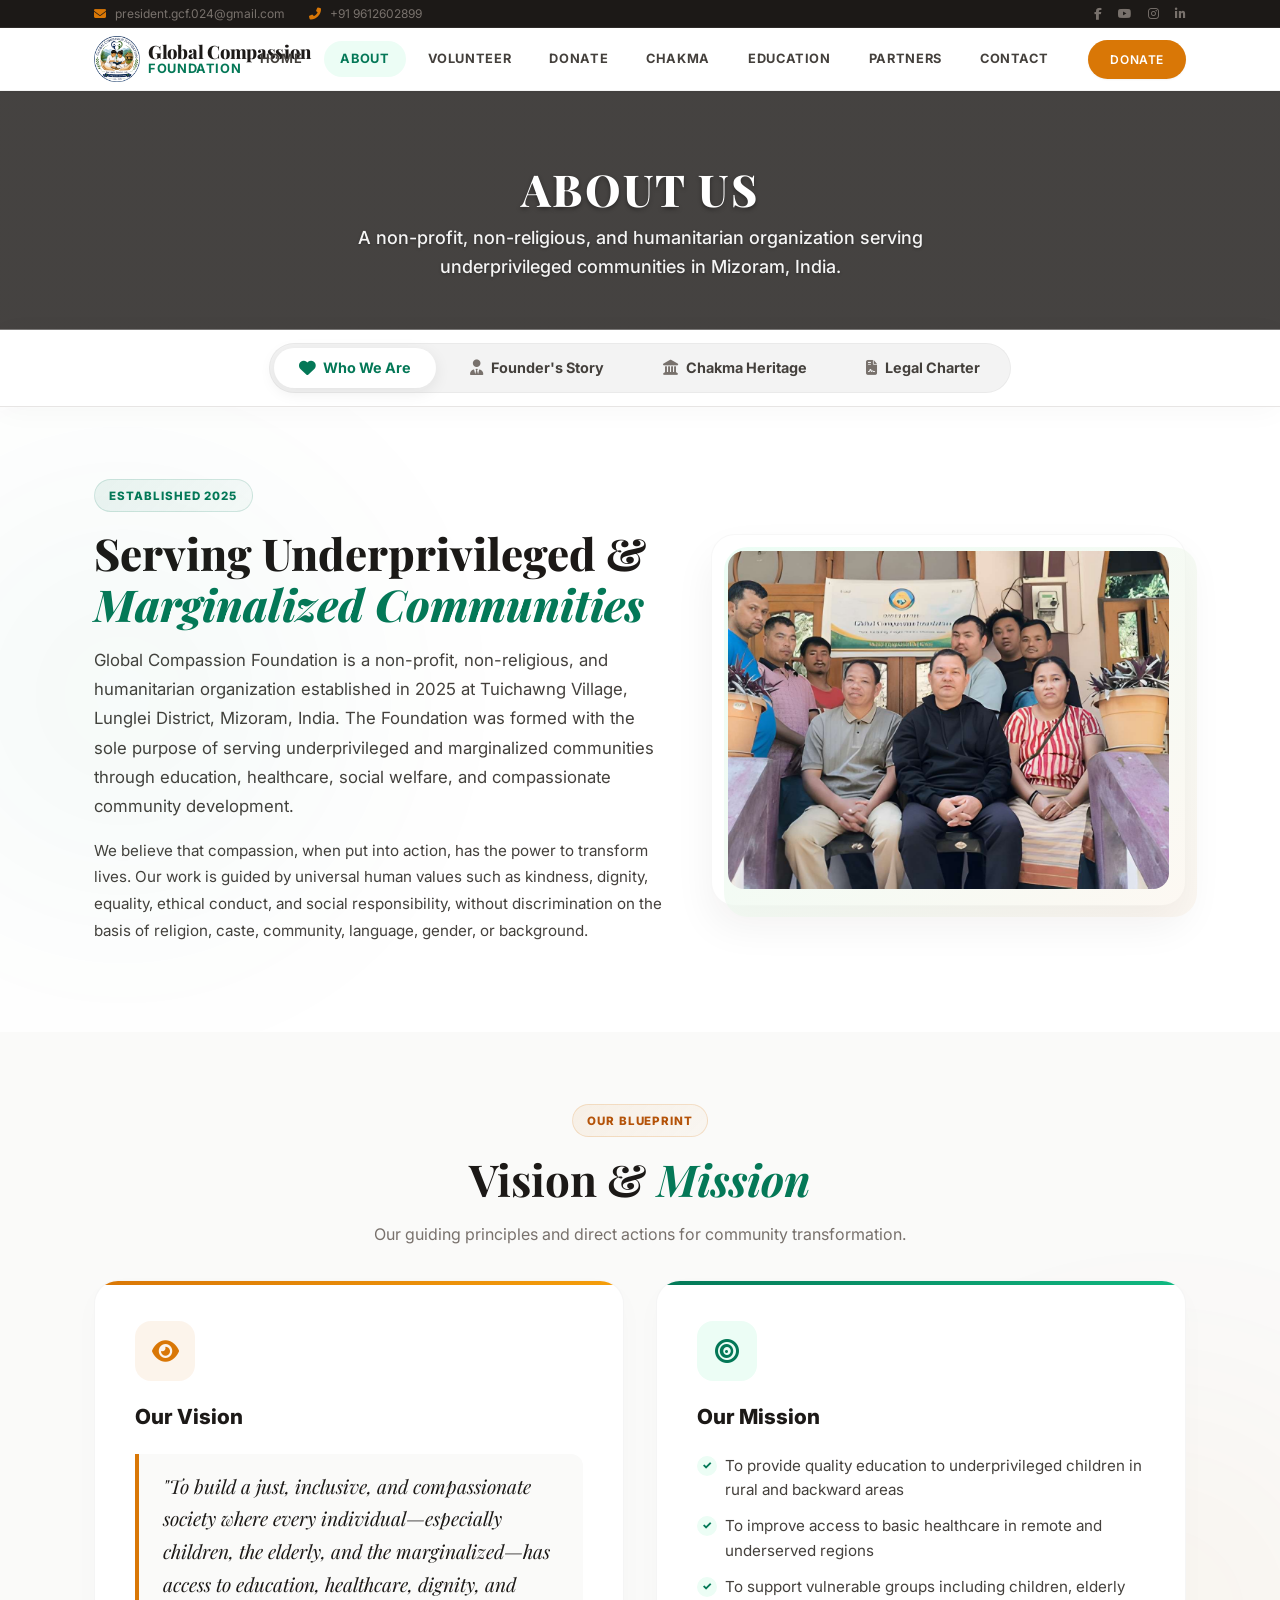
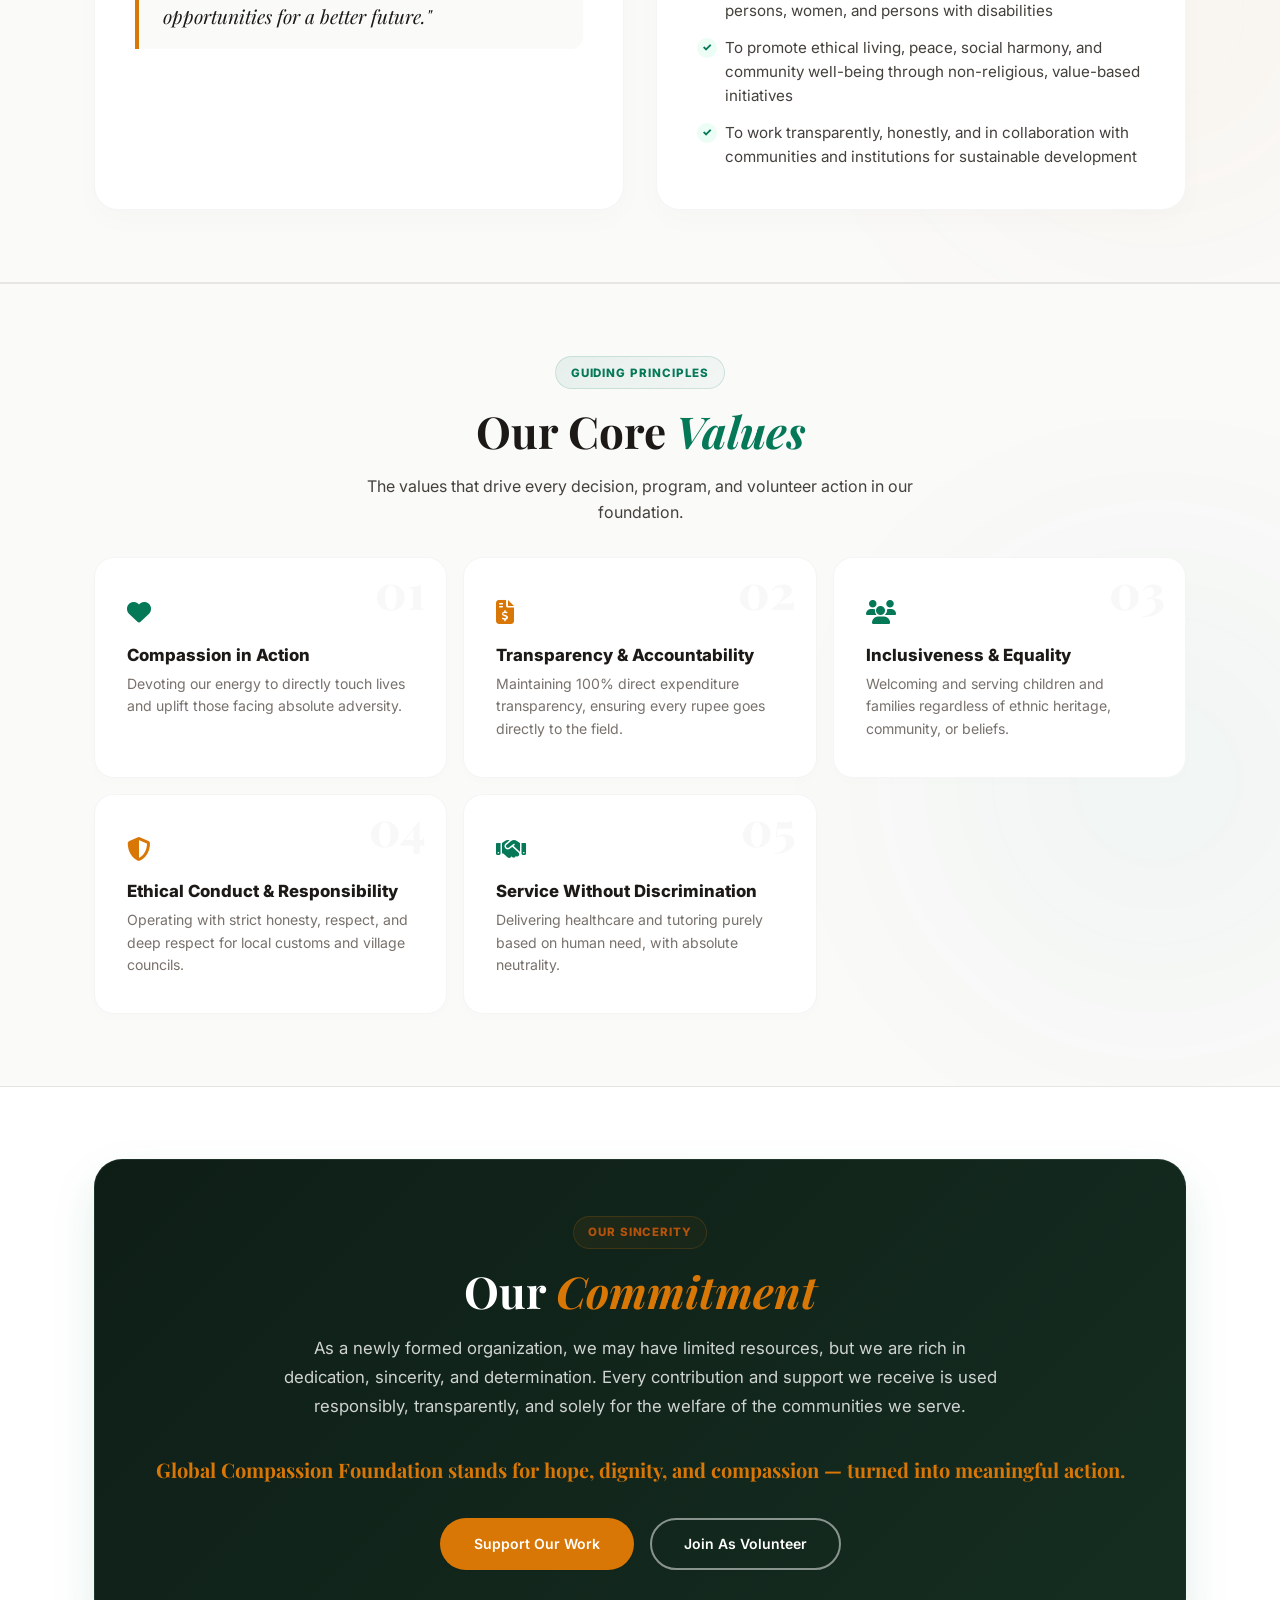
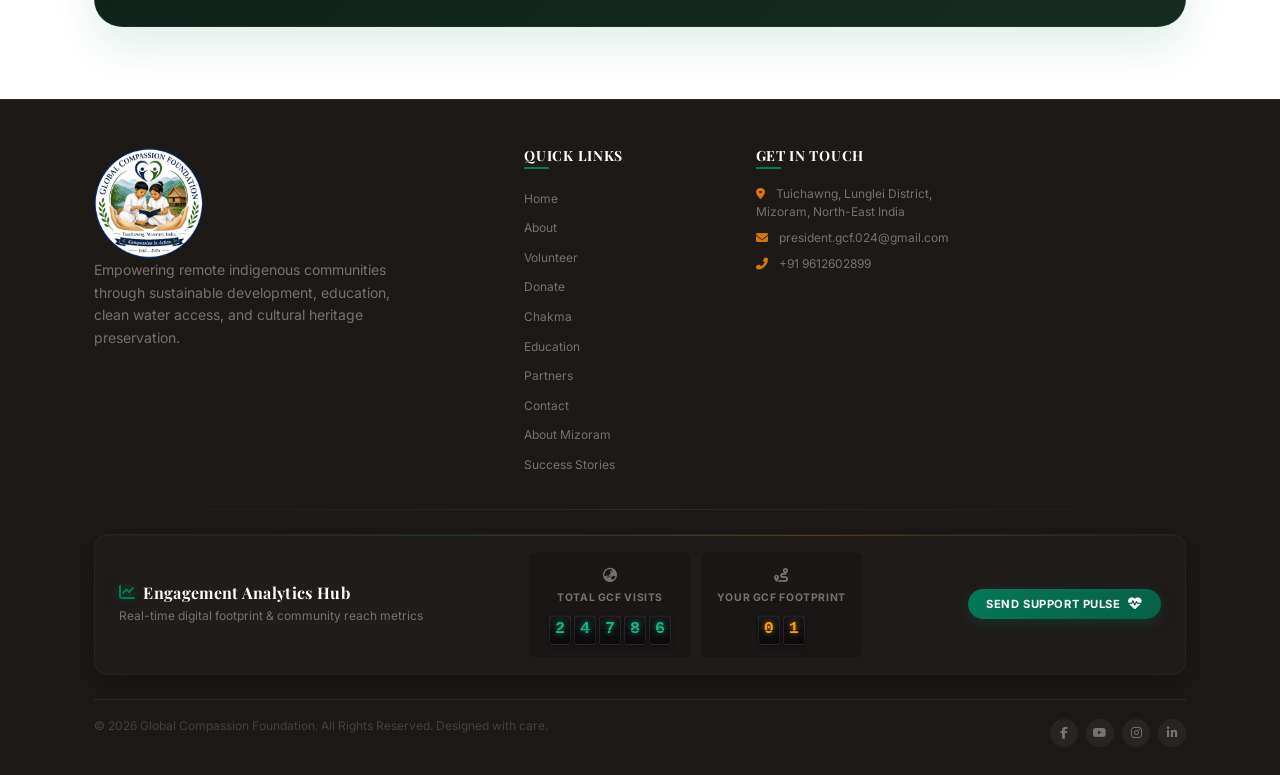
==== about.html @ f0a9879a "Improve responsiveness, unify logo styling, and fix footer layout on partners.html" ====
<!DOCTYPE html>
<html lang="en">

<head>
    <meta charset="UTF-8">
    <meta name="viewport" content="width=device-width, initial-scale=1.0">
    <title>About Us | Global Compassion Foundation</title>
    <meta name="description"
        content="Discover the mission, vision, values, and work of Global Compassion Foundation in Tuichawng, Mizoram, India. Led by founder Mr. Sudip Chakma to serve marginalized rural communities.">

    <!-- Favicon -->
    <link rel="icon" type="image/png" href="assets/images/hero/logo.png">

    <!-- SEO Meta Tags -->
    <meta name="keywords"
        content="GCF mission, about Global Compassion Foundation, Sudip Chakma Mizoram, charity values, NGO about us, Tuichawng community, indigenous support India">
    <meta name="robots" content="index, follow">
    <link rel="canonical" href="https://globalcompassionfoundation.org/about.html">

    <!-- Open Graph / Facebook -->
    <meta property="og:type" content="website">
    <meta property="og:url" content="https://globalcompassionfoundation.org/about.html">
    <meta property="og:title" content="About Us | Global Compassion Foundation">
    <meta property="og:description"
        content="Discover the mission, vision, values, and work of Global Compassion Foundation in Tuichawng, Mizoram, India. Led by founder Mr. Sudip Chakma to serve marginalized rural communities.">
    <meta property="og:image" content="https://globalcompassionfoundation.org/assets/images/hero/logo.png">

    <!-- Twitter -->
    <meta property="twitter:card" content="summary_large_image">
    <meta property="twitter:url" content="https://globalcompassionfoundation.org/about.html">
    <meta property="twitter:title" content="About Us | Global Compassion Foundation">
    <meta property="twitter:description"
        content="Discover the mission, vision, values, and work of Global Compassion Foundation in Tuichawng, Mizoram, India. Led by founder Mr. Sudip Chakma to serve marginalized rural communities.">
    <meta property="twitter:image" content="https://globalcompassionfoundation.org/assets/images/hero/logo.png">

    <!-- Resource Hints -->
    <link rel="preconnect" href="https://cdnjs.cloudflare.com">
    <link rel="preconnect" href="https://fonts.googleapis.com">
    <link rel="preconnect" href="https://fonts.gstatic.com" crossorigin>

    <link rel="stylesheet" href="css/variables.css?v=3.1">
    <link rel="stylesheet" href="css/main.css?v=3.1">
    <link rel="stylesheet" href="css/layout.css?v=3.1">
    <link rel="stylesheet" href="https://cdnjs.cloudflare.com/ajax/libs/font-awesome/6.4.0/css/all.min.css">
    <style>
        /* Page-specific premium styles */
        .section-relative {
            position: relative;
            overflow: hidden;
            padding: var(--space-3xl) 0;
        }

        .glow-blob {
            position: absolute;
            width: 450px;
            height: 450px;
            border-radius: 50%;
            filter: blur(130px);
            opacity: 0.04;
            z-index: 0;
            pointer-events: none;
            transition: all 0.6s ease-in-out;
        }

        .glow-emerald {
            background-color: var(--secondary);
        }

        .glow-amber {
            background-color: var(--brand-accent);
        }

        /* Premium Badge */
        .badge-premium {
            display: inline-flex;
            align-items: center;
            gap: 6px;
            background: linear-gradient(135deg, rgba(4, 120, 87, 0.08) 0%, rgba(4, 120, 87, 0.03) 100%);
            border: 1px solid rgba(4, 120, 87, 0.15);
            color: var(--secondary);
            font-size: 0.72rem;
            font-weight: 800;
            padding: 0.4rem 0.9rem;
            border-radius: 99px;
            text-transform: uppercase;
            letter-spacing: 0.08em;
            margin-bottom: var(--space-md);
        }

        .badge-premium.amber {
            background: linear-gradient(135deg, rgba(217, 119, 6, 0.08) 0%, rgba(217, 119, 6, 0.03) 100%);
            border-color: rgba(217, 119, 6, 0.18);
            color: var(--brand-accent-hover);
        }

        /* Editorial Split Layout */
        .editorial-grid {
            display: grid;
            grid-template-columns: 1fr;
            gap: var(--space-2xl);
            align-items: center;
        }

        @media (min-width: 992px) {
            .editorial-grid {
                grid-template-columns: 1.2fr 1fr;
            }

            .editorial-grid.reverse {
                grid-template-columns: 1fr 1.2fr;
            }
        }

        .editorial-text h2 {
            font-family: var(--font-heading);
            font-size: clamp(2rem, 4vw, 2.75rem);
            font-weight: 800;
            color: var(--primary);
            line-height: 1.15;
            margin-bottom: var(--space-md);
        }

        .editorial-text h2 span {
            color: var(--secondary);
            font-style: italic;
        }

        .editorial-text p {
            font-size: 1.05rem;
            line-height: 1.75;
            color: var(--text-muted);
            margin-bottom: var(--space-md);
        }

        /* Upgraded Polaroid image style */
        .polaroid-frame {
            position: relative;
            background: white;
            padding: 16px;
            border-radius: 24px;
            box-shadow: 0 20px 40px rgba(28, 25, 23, 0.06);
            border: 1px solid rgba(0, 0, 0, 0.03);
            transition: all 0.5s cubic-bezier(0.16, 1, 0.3, 1);
            z-index: 2;
        }

        .polaroid-frame::before {
            content: '';
            position: absolute;
            top: 12px;
            left: 12px;
            right: -12px;
            bottom: -12px;
            background: linear-gradient(135deg, var(--secondary-light), rgba(217, 119, 6, 0.05));
            border-radius: 24px;
            z-index: -1;
            transition: all 0.5s cubic-bezier(0.16, 1, 0.3, 1);
        }

        .polaroid-frame:hover {
            transform: translateY(-8px) scale(1.01);
            box-shadow: 0 30px 60px rgba(28, 25, 23, 0.1);
        }

        .polaroid-frame:hover::before {
            transform: translate(-6px, -6px);
        }

        .polaroid-frame img {
            width: 100%;
            height: 338px;
            display: block;
            border-radius: 16px;
            object-fit: cover;
        }

        /* Sticky Tabs Navigation */
        .tabs-nav-container {
            position: sticky;
            top: 70px;
            background: rgba(255, 255, 255, 0.94);
            backdrop-filter: blur(20px);
            -webkit-backdrop-filter: blur(20px);
            z-index: 90;
            border-bottom: 1px solid var(--border-light);
            box-shadow: 0 4px 30px rgba(28, 25, 23, 0.03);
            transition: all 0.3s ease;
            padding: 0.85rem 0;
        }

        .tabs-nav-wrapper {
            display: flex;
            justify-content: center;
            gap: 8px;
            padding: 4px;
            background: rgba(28, 25, 23, 0.05);
            border-radius: 999px;
            border: 1px solid rgba(0, 0, 0, 0.04);
            max-width: max-content;
            margin: 0 auto;
        }

        .tab-nav-btn {
            display: inline-flex;
            align-items: center;
            gap: 8px;
            background: transparent;
            border: none;
            padding: 0.7rem 1.6rem;
            font-family: var(--font-body);
            font-size: 0.9rem;
            font-weight: 700;
            color: var(--text-muted);
            border-radius: 999px;
            cursor: pointer;
            transition: all 0.4s cubic-bezier(0.16, 1, 0.3, 1);
            white-space: nowrap;
        }

        .tab-nav-btn i {
            font-size: 0.95rem;
            color: var(--text-light);
            transition: all 0.4s cubic-bezier(0.16, 1, 0.3, 1);
        }

        .tab-nav-btn:hover {
            color: var(--secondary);
        }

        .tab-nav-btn:hover i {
            color: var(--secondary);
            transform: translateY(-1px);
        }

        .tab-nav-btn.active {
            background-color: white;
            color: var(--secondary);
            box-shadow: 0 4px 16px rgba(28, 25, 23, 0.08);
        }

        .tab-nav-btn.active i {
            color: var(--secondary);
            transform: scale(1.1);
        }

        @media (max-width: 768px) {
            .tabs-nav-container {
                padding: 0.6rem 0;
            }

            .tabs-nav-wrapper {
                display: grid;
                grid-template-columns: 1fr 1fr;
                gap: 8px;
                border-radius: 16px;
                max-width: 100%;
                width: calc(100% - 32px);
                margin: 0 16px;
                padding: 8px;
                background: rgba(28, 25, 23, 0.05);
            }

            .tab-nav-btn {
                justify-content: center;
                padding: 0.75rem 0.5rem;
                font-size: 0.8rem;
                border-radius: 10px;
                background: rgba(255, 255, 255, 0.4);
                transition: all 0.3s ease;
                white-space: normal;
                text-align: center;
            }

            .tab-nav-btn.active {
                background-color: white;
                box-shadow: 0 4px 12px rgba(28, 25, 23, 0.1);
            }
        }

        .tab-content {
            display: none;
            opacity: 0;
            transform: translateY(12px);
            transition: opacity 0.35s cubic-bezier(0.16, 1, 0.3, 1), transform 0.35s cubic-bezier(0.16, 1, 0.3, 1);
        }

        .tab-content.active {
            display: block;
            opacity: 1;
            transform: translateY(0);
        }

        /* Modern V&M Cards Grid */
        .vm-grid {
            display: grid;
            grid-template-columns: 1fr;
            gap: var(--space-xl);
            margin-top: var(--space-xl);
        }

        @media (min-width: 768px) {
            .vm-grid {
                grid-template-columns: 1fr 1fr;
            }
        }

        .vm-card {
            background: white;
            border-radius: 24px;
            border: 1px solid rgba(0, 0, 0, 0.04);
            padding: 2.5rem;
            box-shadow: 0 10px 30px rgba(28, 25, 23, 0.02);
            transition: all 0.4s cubic-bezier(0.16, 1, 0.3, 1);
            position: relative;
            overflow: hidden;
            display: flex;
            flex-direction: column;
        }

        .vm-card::before {
            content: '';
            position: absolute;
            top: 0;
            left: 0;
            width: 100%;
            height: 4px;
            background: var(--accent-gradient);
        }

        .vm-card:hover {
            transform: translateY(-8px);
            box-shadow: 0 20px 40px rgba(28, 25, 23, 0.06);
            border-color: rgba(0, 0, 0, 0.06);
        }

        .vm-icon-box {
            width: 60px;
            height: 60px;
            border-radius: 16px;
            display: flex;
            align-items: center;
            justify-content: center;
            font-size: 1.5rem;
            margin-bottom: var(--space-lg);
            background: var(--bg-accent-light);
            color: var(--accent-color);
            transition: all 0.4s ease;
        }

        .vm-card:hover .vm-icon-box {
            transform: scale(1.1) rotate(4deg);
            background: var(--accent-color);
            color: white;
        }

        .vm-statement {
            font-family: var(--font-heading);
            font-size: 1.2rem;
            line-height: 1.7;
            color: var(--text-main);
            font-style: italic;
            background-color: var(--bg-offset);
            border-left: 4px solid var(--brand-accent);
            border-radius: 0 12px 12px 0;
            padding: var(--space-md) var(--space-lg);
            margin-top: var(--space-md);
        }

        .vm-card ul {
            list-style: none;
            padding: 0;
            margin: var(--space-md) 0 0 0;
            display: flex;
            flex-direction: column;
            gap: 12px;
        }

        .vm-card li {
            position: relative;
            padding-left: 28px;
            font-size: 0.95rem;
            line-height: 1.6;
            color: var(--text-muted);
        }

        .vm-card li::before {
            content: '✓';
            position: absolute;
            left: 0;
            top: 2px;
            width: 20px;
            height: 20px;
            background: var(--secondary-light);
            color: var(--secondary);
            border-radius: 50%;
            display: flex;
            align-items: center;
            justify-content: center;
            font-weight: 800;
            font-size: 0.7rem;
        }

        /* Modern Values Grid */
        .values-grid {
            display: grid;
            grid-template-columns: 1fr;
            gap: var(--space-md);
            margin-top: var(--space-xl);
        }

        @media (min-width: 640px) {
            .values-grid {
                grid-template-columns: repeat(2, 1fr);
            }
        }

        @media (min-width: 1024px) {
            .values-grid {
                grid-template-columns: repeat(3, 1fr);
            }
        }

        .value-card {
            background: white;
            border-radius: 20px;
            border: 1px solid rgba(0, 0, 0, 0.04);
            padding: 2.25rem 2rem;
            box-shadow: 0 4px 15px rgba(28, 25, 23, 0.01);
            transition: all 0.4s cubic-bezier(0.16, 1, 0.3, 1);
            position: relative;
            overflow: hidden;
            display: flex;
            flex-direction: column;
            gap: 8px;
        }

        .value-card:hover {
            transform: translateY(-6px);
            box-shadow: 0 16px 32px rgba(28, 25, 23, 0.06);
            border-color: var(--value-color, var(--secondary));
        }

        .value-card h4 {
            font-family: var(--font-body);
            font-weight: 800;
            font-size: 1.05rem;
            color: var(--primary);
            margin: 0;
        }

        .value-card p {
            font-size: 0.88rem;
            line-height: 1.6;
            color: var(--text-light);
            margin: 0;
        }

        .value-icon {
            font-size: 1.5rem;
            color: var(--value-color, var(--secondary));
            margin-bottom: var(--space-xs);
        }

        .value-number {
            font-size: 3rem;
            font-weight: 800;
            color: rgba(28, 25, 23, 0.03);
            position: absolute;
            top: 0.5rem;
            right: 1.25rem;
            font-family: var(--font-heading);
            line-height: 1;
            pointer-events: none;
        }

        /* Premium Dark Commitment Card */
        .commitment-banner {
            background: linear-gradient(135deg, #0e1e16 0%, #152d21 100%);
            border-radius: 28px;
            padding: 3.5rem 2.5rem;
            color: white;
            text-align: center;
            position: relative;
            overflow: hidden;
            box-shadow: 0 20px 45px rgba(4, 120, 87, 0.12);
            border: 1px solid rgba(255, 255, 255, 0.06);
        }

        .commitment-banner h2 {
            font-family: var(--font-heading);
            color: white;
            font-size: clamp(1.8rem, 3.5vw, 2.75rem);
            margin-bottom: var(--space-md);
        }

        .commitment-banner h2 span {
            color: var(--brand-accent);
            font-style: italic;
        }

        .commitment-banner p {
            color: rgba(255, 255, 255, 0.8);
            max-width: 720px;
            margin: 0 auto var(--space-xl) auto;
            font-size: 1.05rem;
            line-height: 1.75;
        }

        .commitment-buttons {
            display: flex;
            justify-content: center;
            gap: 16px;
            flex-wrap: wrap;
        }

        /* Interactive Activities Grid */
        .activity-grid {
            display: grid;
            grid-template-columns: 1fr;
            gap: var(--space-xl);
            margin-top: var(--space-xl);
        }

        @media (min-width: 640px) {
            .activity-grid {
                grid-template-columns: repeat(2, 1fr);
            }
        }

        @media (min-width: 1024px) {
            .activity-grid {
                grid-template-columns: repeat(3, 1fr);
            }
        }

        .activity-card {
            background: white;
            border-radius: 24px;
            border: 1px solid rgba(0, 0, 0, 0.04);
            padding: 2.25rem;
            box-shadow: 0 10px 25px rgba(28, 25, 23, 0.01);
            transition: all 0.4s cubic-bezier(0.16, 1, 0.3, 1);
            position: relative;
            overflow: hidden;
            display: flex;
            flex-direction: column;
            height: 100%;
        }

        .activity-card:hover {
            transform: translateY(-8px);
            box-shadow: 0 20px 40px rgba(28, 25, 23, 0.08);
            border-color: var(--card-accent-color);
        }

        .activity-card::after {
            content: '';
            position: absolute;
            top: 0;
            left: 0;
            width: 100%;
            height: 4px;
            background: var(--card-accent-color);
            opacity: 0;
            transition: opacity 0.3s ease;
        }

        .activity-card:hover::after {
            opacity: 1;
        }

        .activity-icon {
            width: 54px;
            height: 54px;
            border-radius: 14px;
            display: flex;
            align-items: center;
            justify-content: center;
            font-size: 1.3rem;
            margin-bottom: var(--space-md);
            background: var(--icon-bg);
            color: var(--card-accent-color);
            transition: all 0.4s ease;
        }

        .activity-card:hover .activity-icon {
            transform: scale(1.1) rotate(6deg);
            background: var(--card-accent-color);
            color: white;
        }

        .activity-card h4 {
            font-family: var(--font-body);
            font-weight: 800;
            font-size: 1.1rem;
            color: var(--primary);
            margin: 0 0 10px 0;
        }

        .activity-card p {
            font-size: 0.9rem;
            line-height: 1.65;
            color: var(--text-muted);
            margin: 0;
        }

        /* MoA Premium Card Container styling */
        .moa-card {
            background: white;
            border-radius: 24px;
            border: 1px solid var(--border-light);
            box-shadow: 0 12px 40px rgba(4, 120, 87, 0.05);
            overflow: hidden;
            max-width: 1000px;
            margin: 0 auto;
            transition: all 0.3s ease;
        }

        /* Modern document viewer for MoA */
        .moa-document-container {
            display: grid;
            grid-template-columns: minmax(0, 1fr);
            gap: var(--space-md);
        }

        @media (min-width: 992px) {
            .moa-document-container {
                grid-template-columns: 280px minmax(0, 1fr);
                gap: var(--space-xl);
            }
        }

        .moa-sidebar {
            position: sticky;
            top: 150px;
            background: white;
            border-radius: var(--radius-lg);
            border: 1px solid var(--border-light);
            padding: var(--space-md);
            box-shadow: var(--shadow-sm);
        }

        .moa-nav-list {
            list-style: none;
            padding: 0;
            margin: 0;
            display: flex;
            flex-direction: column;
            gap: 6px;
        }

        .moa-nav-item button {
            width: 100%;
            text-align: left;
            background: none;
            border: none;
            padding: 0.65rem 1rem;
            font-size: 0.85rem;
            font-weight: 700;
            color: var(--text-muted);
            border-radius: var(--radius-sm);
            cursor: pointer;
            transition: all 0.25s ease;
            border-left: 3px solid transparent;
        }

        .moa-nav-item button:hover {
            background: var(--bg-offset);
            color: var(--secondary);
        }

        .moa-nav-item.active button {
            background: var(--secondary-light);
            color: var(--secondary);
            border-left-color: var(--secondary);
        }

        .moa-article-content {
            display: none;
        }

        .moa-article-content.active {
            display: block;
            animation: fadeIn 0.4s ease;
        }

        @keyframes fadeIn {
            from {
                opacity: 0;
                transform: translateY(6px);
            }

            to {
                opacity: 1;
                transform: translateY(0);
            }
        }

        /* MoA responsive sidebar adaptation on smaller devices */
        @media (max-width: 991px) {
            .moa-card {
                border-radius: 16px;
                box-shadow: 0 8px 20px rgba(4, 120, 87, 0.04);
                width: 100% !important;
                box-sizing: border-box;
            }

            .moa-card>div[style*="linear-gradient"] {
                padding: 1.5rem !important;
            }

            .moa-sidebar {
                position: relative;
                top: 0;
                margin-bottom: var(--space-md);
                padding: var(--space-xs) 0;
                background: transparent;
                border: none;
                box-shadow: none;
                width: 100%;
                min-width: 0;
                overflow: hidden;
            }

            .moa-nav-list {
                flex-direction: row;
                overflow-x: auto;
                scrollbar-width: none;
                -ms-overflow-style: none;
                gap: 8px;
                padding: 4px 0;
                width: 100%;
                -webkit-overflow-scrolling: touch;
            }

            .moa-nav-list::-webkit-scrollbar {
                display: none;
            }

            .moa-nav-item {
                flex: 0 0 auto;
            }

            .moa-nav-item button {
                white-space: nowrap;
                border-left: none;
                border: 1px solid var(--border-light);
                padding: 0.65rem 1.2rem;
                border-radius: 99px;
                background: white;
                box-shadow: 0 2px 4px rgba(28, 25, 23, 0.02);
            }

            .moa-nav-item.active button {
                border-left-color: transparent;
                background: var(--secondary);
                color: white;
                border-color: var(--secondary);
                box-shadow: 0 4px 12px rgba(4, 120, 87, 0.2);
            }

            .moa-document-container {
                padding: 1rem 0.75rem !important;
                min-width: 0;
                overflow: hidden;
            }

            .moa-content-pane {
                padding: 1rem !important;
                min-width: 0;
                box-sizing: border-box;
                overflow: hidden;
            }
        }

        /* Interactive Premium Accordion Styles */
        .challenges-panel {
            display: flex;
            flex-direction: column;
            gap: 12px;
        }

        .accordion-item {
            background: white;
            border-radius: 16px;
            border: 1px solid rgba(0, 0, 0, 0.04);
            box-shadow: 0 4px 12px rgba(28, 25, 23, 0.01);
            overflow: hidden;
            transition: all 0.4s cubic-bezier(0.16, 1, 0.3, 1);
        }

        .accordion-item:hover {
            border-color: rgba(4, 120, 87, 0.15);
            box-shadow: 0 10px 24px rgba(28, 25, 23, 0.04);
        }

        .accordion-item.active {
            border-color: var(--secondary);
            box-shadow: 0 12px 30px rgba(4, 120, 87, 0.06);
        }

        .accordion-header {
            width: 100%;
            display: flex;
            justify-content: space-between;
            align-items: center;
            background: none;
            border: none;
            padding: 1.25rem 1.5rem;
            text-align: left;
            cursor: pointer;
            outline: none;
            transition: all 0.3s ease;
        }

        .accordion-header:hover {
            background-color: var(--secondary-light);
        }

        .accordion-title-group {
            display: flex;
            align-items: center;
            gap: var(--space-md);
        }

        .accordion-icon {
            width: 36px;
            height: 36px;
            border-radius: 10px;
            background: var(--secondary-light);
            color: var(--secondary);
            display: flex;
            align-items: center;
            justify-content: center;
            font-size: 1rem;
            transition: all 0.3s ease;
            flex-shrink: 0;
        }

        .accordion-item.active .accordion-icon {
            background: var(--secondary);
            color: white;
            transform: scale(1.05);
        }

        .accordion-header h4 {
            margin: 0;
            font-size: 1.05rem;
            font-weight: 800;
            color: var(--primary);
            font-family: var(--font-body);
            transition: color 0.3s ease;
            line-height: 1.3;
        }

        .accordion-item.active .accordion-header h4 {
            color: var(--secondary);
        }

        .accordion-chevron {
            font-size: 0.85rem;
            color: var(--text-light);
            transition: transform 0.4s cubic-bezier(0.16, 1, 0.3, 1), color 0.3s ease;
            margin-left: var(--space-xs);
        }

        .accordion-item.active .accordion-chevron {
            transform: rotate(180deg);
            color: var(--secondary);
        }

        .accordion-collapse {
            display: grid;
            grid-template-rows: 0fr;
            transition: grid-template-rows 0.4s cubic-bezier(0.16, 1, 0.3, 1);
        }

        .accordion-item.active .accordion-collapse {
            grid-template-rows: 1fr;
        }

        .accordion-body {
            overflow: hidden;
        }

        .accordion-body-content {
            padding: 0 1.5rem 1.5rem calc(1.5rem + 48px);
            font-size: 0.92rem;
            line-height: 1.7;
            color: var(--text-muted);
        }

        .accordion-body-content p {
            margin-bottom: var(--space-xs);
        }

        .accordion-body-content ul {
            margin-top: 10px;
            margin-bottom: 0;
            padding-left: 0;
            list-style: none;
            display: flex;
            flex-direction: column;
            gap: 8px;
        }

        .accordion-body-content li {
            position: relative;
            padding-left: 1.5rem;
            color: var(--text-muted);
            font-size: 0.88rem !important;
            margin-bottom: 0 !important;
        }

        .accordion-body-content li::before {
            content: "•";
            position: absolute;
            left: 4px;
            color: var(--brand-accent);
            font-weight: bold;
            font-size: 1.2rem;
            line-height: 1;
        }

        /* High-end MoA Objects and Tables */
        .moa-obj-item {
            display: flex;
            gap: var(--space-md);
            padding: 1.25rem 1.5rem;
            background: white;
            border: 1px solid rgba(0, 0, 0, 0.03);
            border-radius: 16px;
            box-shadow: 0 4px 10px rgba(0, 0, 0, 0.01);
            transition: all 0.3s cubic-bezier(0.16, 1, 0.3, 1);
        }

        .moa-obj-item:hover {
            transform: translateY(-2px);
            border-color: rgba(4, 120, 87, 0.12);
            box-shadow: 0 8px 20px rgba(4, 120, 87, 0.04);
        }

        .moa-obj-item span {
            min-width: 28px;
            height: 28px;
            border-radius: 50%;
            background: var(--secondary-light);
            color: var(--secondary);
            font-size: 0.75rem;
            font-weight: 800;
            display: flex;
            align-items: center;
            justify-content: center;
            flex-shrink: 0;
            margin-top: 2px;
            border: 1px solid rgba(4, 120, 87, 0.1);
        }

        .moa-obj-item:hover span {
            background: var(--secondary);
            color: white;
            box-shadow: 0 4px 10px rgba(4, 120, 87, 0.2);
        }

        /* Premium Dashboard Tables for MoA */
        .moa-content-pane table {
            width: 100%;
            border-collapse: separate !important;
            border-spacing: 0;
            border-radius: 12px;
            overflow: hidden;
            border: 1px solid var(--border-light);
        }

        .moa-content-pane th {
            background: linear-gradient(135deg, #0f2d1c, #1a4a2e) !important;
            color: white !important;
            font-weight: 700;
            font-size: 0.72rem;
            letter-spacing: 0.08em;
            text-transform: uppercase;
            padding: 1.15rem 1rem !important;
            border: none;
        }

        .moa-content-pane td {
            padding: 1.15rem 1rem !important;
            border-bottom: 1px solid var(--border-light) !important;
            color: var(--text-muted) !important;
            background: white;
            transition: all 0.25s ease;
        }

        .moa-content-pane tr:last-child td {
            border-bottom: none !important;
        }

        .moa-content-pane tr:hover td {
            background-color: var(--bg-offset) !important;
            color: var(--primary) !important;
        }


        /* High-end Member Profiles Grid inside MoA */
        .moa-members-grid {
            display: grid;
            grid-template-columns: 1fr;
            gap: 20px;
            margin-top: 1.5rem;
        }

        @media (min-width: 640px) {
            .moa-members-grid {
                grid-template-columns: repeat(2, 1fr);
            }
        }

        @media (min-width: 1200px) {
            .moa-members-grid {
                grid-template-columns: repeat(3, 1fr);
            }
        }

        .moa-member-card {
            background: #ffffff;
            border: 1px solid #e5e7eb;
            border-radius: 14px;
            padding: 1.75rem 1.25rem;
            display: flex;
            flex-direction: column;
            align-items: center;
            text-align: center;
            box-shadow: 0 4px 10px rgba(0, 0, 0, 0.02);
            transition: all 0.3s cubic-bezier(0.16, 1, 0.3, 1);
            position: relative;
        }

        .moa-member-card:hover {
            transform: translateY(-4px);
            box-shadow: 0 12px 24px rgba(4, 120, 87, 0.08);
            border-color: rgba(4, 120, 87, 0.25);
        }

        /* Hide the avatar image/icon placeholder as requested */
        .member-avatar {
            display: none;
        }

        .member-info {
            width: 100%;
            display: flex;
            flex-direction: column;
            align-items: center;
            gap: 4px;
        }

        .member-info h5 {
            margin: 0;
            font-family: var(--font-body);
            font-size: 1.05rem;
            font-weight: 700;
            color: var(--primary);
            line-height: 1.35;
        }

        .member-badge {
            font-size: 0.72rem;
            font-weight: 700;
            text-transform: uppercase;
            letter-spacing: 0.08em;
            margin: 4px 0 10px 0;
            color: var(--secondary);
        }

        /* Customize designation label color */
        .member-badge.president {
            color: #047857;
        }

        .member-badge.vice-president {
            color: #b45309;
        }

        .member-badge.general-secretary {
            color: #047857;
        }

        .member-badge.treasurer {
            color: #b45309;
        }

        .member-badge.financial-secretary {
            color: #475569;
        }

        .member-badge.asst-secretary {
            color: #475569;
        }

        .member-badge.executive-member {
            color: #64748b;
            font-size: 0.68rem;
        }

        /* Accent separator line under the name & title */
        .member-info::after {
            content: '';
            width: 32px;
            height: 2px;
            background-color: var(--brand-accent);
            margin: 2px 0 12px 0;
            opacity: 0.8;
        }

        .member-meta {
            display: flex;
            flex-direction: column;
            align-items: center;
            gap: 4px;
            width: 100%;
        }

        .member-meta p {
            margin: 0;
            font-size: 0.8rem;
            color: var(--text-muted);
            display: flex;
            align-items: center;
            justify-content: center;
            gap: 6px;
            font-weight: 500;
        }

        /* Hide descriptive icon tags inside metadata */
        .member-meta p i {
            display: none;
        }

        /* Responsive Signatories Container */
        .moa-signatures-block {
            background: #f0fdf4;
            border: 1px solid #bbf7d0;
            border-radius: 14px;
            padding: 1.25rem 1.15rem;
        }

        .moa-signatures-grid {
            display: grid;
            grid-template-columns: 1fr;
            gap: 1.5rem;
        }

        @media (min-width: 640px) {
            .moa-signatures-block {
                padding: 1.75rem 2rem;
            }

            .moa-signatures-grid {
                grid-template-columns: 1fr 1fr;
                gap: 2rem;
            }
        }

        /* Adjust layout structure for heritage cards */
        @media (max-width: 991px) {
            .editorial-grid.reverse {
                display: flex;
                flex-direction: column-reverse;
                gap: 1.5rem;
            }
        }
    </style>

    <!-- JSON-LD Structured Data for Google -->
    <script type="application/ld+json">
    {
      "@context": "https://schema.org",
      "@graph": [
        {
          "@type": "BreadcrumbList",
          "itemListElement": [
            {
              "@type": "ListItem",
              "position": 1,
              "name": "Home",
              "item": "https://globalcompassionfoundation.org/index.html"
            },
            {
              "@type": "ListItem",
              "position": 2,
              "name": "About Us",
              "item": "https://globalcompassionfoundation.org/about.html"
            }
          ]
        },
        {
          "@context": "https://schema.org",
          "@type": "AboutPage",
          "url": "https://globalcompassionfoundation.org/about.html",
          "mainEntityOfPage": "https://globalcompassionfoundation.org/about.html",
          "name": "About Us",
          "headline": "About Us | Global Compassion Foundation",
          "description": "Learn about the mission, vision, values, and the executive board of Global Compassion Foundation.",
          "publisher": {
            "@type": "NonprofitOrganization",
            "name": "Global Compassion Foundation",
            "logo": {
              "@type": "ImageObject",
              "url": "https://globalcompassionfoundation.org/assets/images/hero/logo.png"
            }
          }
        }
      ]
    }
    </script>
</head>

<body>

    <!-- Top Utility Bar -->
    <div class="top-bar">
        <div class="container">
            <div class="top-bar-contact">
                <span><i class="fas fa-envelope"></i> president.gcf.024@gmail.com</span>
                <span><i class="fas fa-phone-alt"></i> +91 9612602899</span>
            </div>
            <div class="top-bar-socials">
                <a href="https://www.facebook.com/share/1D7DtNhzAA/" target="_blank" rel="noopener noreferrer"
                    aria-label="Facebook"><i class="fab fa-facebook-f"></i></a>
                <a href="https://www.youtube.com/@gcf_global" target="_blank" rel="noopener noreferrer"
                    aria-label="YouTube"><i class="fab fa-youtube"></i></a>
                <a href="https://www.instagram.com/globalcompassionfoundation?igsh=dmpzOXl4aHc1aDJr#" target="_blank"
                    rel="noopener noreferrer" aria-label="Instagram"><i class="fab fa-instagram"></i></a>
                <a href="https://www.linkedin.com/in/global-compassion-foundation-73364a177/" target="_blank"
                    rel="noopener noreferrer" aria-label="LinkedIn"><i class="fab fa-linkedin-in"></i></a>
            </div>
        </div>
    </div>

    <!-- Main Header -->
    <header class="site-header" id="main-header">
        <div class="container">
            <a href="index.html" class="logo-link" id="logo">
                <img src="assets/images/hero/logo.png" alt="Global Compassion Foundation Logo">
                <span class="logo-text">Global Compassion <span>Foundation</span></span>
            </a>

            <button class="mobile-nav-toggle" aria-label="Toggle Navigation Menu" aria-expanded="false"
                id="menu-toggle">
                <span class="line"></span>
                <span class="line"></span>
                <span class="line"></span>
            </button>

            <nav class="main-nav" id="navigation-menu">
                <ul class="nav-list">
                    <li><a href="index.html" class="nav-link">Home</a></li>
                    <li><a href="about.html" class="nav-link active">About</a></li>
                    <li><a href="volunteer.html" class="nav-link">Volunteer</a></li>
                    <li><a href="donate.html" class="nav-link">Donate</a></li>
                    <li><a href="chakma.html" class="nav-link">Chakma</a></li>
                    <li><a href="education.html" class="nav-link">Education</a></li>
                    <li><a href="partners.html" class="nav-link">Partners</a></li>
                    <li><a href="contact.html" class="nav-link">Contact</a></li>
                </ul>
                <a href="donate.html" class="btn btn-secondary"
                    style="font-size: var(--text-xs); text-transform: uppercase; letter-spacing: 0.05em; padding: 0.5rem 1.25rem; border-radius: var(--radius-full);">Donate</a>
            </nav>
        </div>
    </header>

    <!-- Subpage Hero Banner -->
    <div class="subpage-hero hero-about">
        <div class="container">
            <h1
                style="text-transform: uppercase; font-size: var(--text-4xl); font-weight: 800; letter-spacing: 0.05em; text-shadow: 0 2px 4px rgba(0,0,0,0.4);">
                About Us</h1>
            <p
                style="max-width: 650px; margin: 0 auto; font-size: var(--text-lg); text-shadow: 0 1px 3px rgba(0,0,0,0.3); color: rgba(255,255,255,0.95); font-weight: 500;">
                A non-profit, non-religious, and humanitarian organization serving underprivileged communities in
                Mizoram, India.
            </p>
        </div>
    </div>

    <!-- Main Content -->
    <main>

        <!-- Interactive Sticky Tabs Navigation -->
        <div class="tabs-nav-container">
            <div class="container">
                <div class="tabs-nav-wrapper">
                    <button class="tab-nav-btn active" data-tab="identity">
                        <i class="fas fa-heart"></i>
                        <span>Who We Are</span>
                    </button>
                    <button class="tab-nav-btn" data-tab="founder">
                        <i class="fas fa-user-tie"></i>
                        <span>Founder's Story</span>
                    </button>
                    <button class="tab-nav-btn" data-tab="heritage">
                        <i class="fas fa-landmark"></i>
                        <span>Chakma Heritage</span>
                    </button>
                    <button class="tab-nav-btn" data-tab="legal">
                        <i class="fas fa-file-contract"></i>
                        <span>Legal Charter</span>
                    </button>
                </div>
            </div>
        </div>

        <!-- TAB CONTENT: Who We Are -->
        <div id="tab-identity" class="tab-content active">

            <!-- Section 1: About GCF (Intro Split Block) -->
            <section class="section-relative">
                <div class="glow-blob glow-emerald" style="top: 10%; left: -8%;"></div>
                <div class="container">
                    <div class="editorial-grid">
                        <div class="editorial-text">
                            <span class="badge-premium">Established 2025</span>
                            <h2>Serving Underprivileged & <span>Marginalized Communities</span></h2>
                            <p>
                                Global Compassion Foundation is a non-profit, non-religious, and humanitarian
                                organization established in 2025 at Tuichawng Village, Lunglei District, Mizoram, India.
                                The Foundation was formed with the sole purpose of serving underprivileged and
                                marginalized communities through education, healthcare, social welfare, and
                                compassionate community development.
                            </p>
                            <p style="color: var(--text-muted); font-size: 0.95rem;">
                                We believe that compassion, when put into action, has the power to transform lives. Our
                                work is guided by universal human values such as kindness, dignity, equality, ethical
                                conduct, and social responsibility, without discrimination on the basis of religion,
                                caste, community, language, gender, or background.
                            </p>
                        </div>

                        <div class="polaroid-frame">
                            <img src="assets/images/about/about.jpeg"
                                alt="Compassion in Action - Small plants and seedlings in hands representing growth and community welfare" loading="lazy">
                        </div>
                    </div>
                </div>
            </section>

            <!-- Section 2: Vision & Mission Side-by-Side Cards -->
            <section class="section-relative"
                style="background-color: var(--bg-offset); border-bottom: 1px solid var(--border-light);">
                <div class="glow-blob glow-amber" style="bottom: 5%; right: -8%;"></div>
                <div class="container">
                    <div class="section-header">
                        <span class="badge-premium amber">Our Blueprint</span>
                        <h2>Vision & <span>Mission</span></h2>
                        <p style="max-width: 600px; margin: 0 auto; color: var(--text-light);">Our guiding principles
                            and direct actions for community transformation.</p>
                    </div>

                    <div class="vm-grid">
                        <!-- Vision Card -->
                        <div class="vm-card"
                            style="--accent-gradient: linear-gradient(90deg, #d97706, #f59e0b); --bg-accent-light: rgba(217,119,6,0.08); --accent-color: var(--brand-accent);">
                            <div class="vm-icon-box">
                                <i class="fas fa-eye"></i>
                            </div>
                            <h3
                                style="font-family: var(--font-body); font-weight: 800; font-size: 1.3rem; color: var(--primary);">
                                Our Vision</h3>
                            <div class="vm-statement">
                                "To build a just, inclusive, and compassionate society where every individual—especially
                                children, the elderly, and the marginalized—has access to education, healthcare,
                                dignity, and opportunities for a better future."
                            </div>
                        </div>

                        <!-- Mission Card -->
                        <div class="vm-card"
                            style="--accent-gradient: linear-gradient(90deg, #047857, #10b981); --bg-accent-light: var(--secondary-light); --accent-color: var(--secondary);">
                            <div class="vm-icon-box">
                                <i class="fas fa-bullseye"></i>
                            </div>
                            <h3
                                style="font-family: var(--font-body); font-weight: 800; font-size: 1.3rem; color: var(--primary);">
                                Our Mission</h3>
                            <ul>
                                <li>To provide quality education to underprivileged children in rural and backward areas
                                </li>
                                <li>To improve access to basic healthcare in remote and underserved regions</li>
                                <li>To support vulnerable groups including children, elderly persons, women, and persons
                                    with disabilities</li>
                                <li>To promote ethical living, peace, social harmony, and community well-being through
                                    non-religious, value-based initiatives</li>
                                <li>To work transparently, honestly, and in collaboration with communities and
                                    institutions for sustainable development</li>
                            </ul>
                        </div>
                    </div>
                </div>
            </section>

            <!-- Section 4: Our Core Values (6-Card Grid on Offset Background) -->
            <section class="section-relative"
                style="background-color: var(--bg-offset); color: var(--text-main); border-top: 1px solid var(--border-light); border-bottom: 1px solid var(--border-light);">
                <div class="glow-blob glow-emerald" style="bottom: 10%; right: -8%;"></div>
                <div class="container">
                    <div class="section-header">
                        <span class="badge-premium">Guiding Principles</span>
                        <h2>Our Core <span>Values</span></h2>
                        <p style="max-width: 600px; margin: 0 auto; color: var(--text-muted);">The values that drive
                            every decision, program, and volunteer action in our foundation.</p>
                    </div>

                    <div class="values-grid">
                        <!-- Value 1 -->
                        <div class="value-card" style="--value-color: var(--secondary);">
                            <span class="value-number">01</span>
                            <div class="value-icon"><i class="fas fa-heart"></i></div>
                            <h4>Compassion in Action</h4>
                            <p>Devoting our energy to directly touch lives and uplift those facing absolute adversity.
                            </p>
                        </div>

                        <!-- Value 2 -->
                        <div class="value-card" style="--value-color: var(--brand-accent);">
                            <span class="value-number">02</span>
                            <div class="value-icon"><i class="fas fa-file-invoice-dollar"></i></div>
                            <h4>Transparency & Accountability</h4>
                            <p>Maintaining 100% direct expenditure transparency, ensuring every rupee goes directly to
                                the field.</p>
                        </div>

                        <!-- Value 3 -->
                        <div class="value-card" style="--value-color: var(--secondary);">
                            <span class="value-number">03</span>
                            <div class="value-icon"><i class="fas fa-users"></i></div>
                            <h4>Inclusiveness & Equality</h4>
                            <p>Welcoming and serving children and families regardless of ethnic heritage, community, or
                                beliefs.</p>
                        </div>

                        <!-- Value 4 -->
                        <div class="value-card" style="--value-color: var(--brand-accent);">
                            <span class="value-number">04</span>
                            <div class="value-icon"><i class="fas fa-shield-alt"></i></div>
                            <h4>Ethical Conduct & Responsibility</h4>
                            <p>Operating with strict honesty, respect, and deep respect for local customs and village
                                councils.</p>
                        </div>

                        <!-- Value 5 -->
                        <div class="value-card" style="--value-color: var(--secondary);">
                            <span class="value-number">05</span>
                            <div class="value-icon"><i class="fas fa-handshake"></i></div>
                            <h4>Service Without Discrimination</h4>
                            <p>Delivering healthcare and tutoring purely based on human need, with absolute neutrality.
                            </p>
                        </div>
                    </div>
                </div>
            </section>

            <!-- Section 6: Our Commitment (CTA Gradient Banner) -->
            <section class="section-relative">
                <div class="container">
                    <div class="commitment-banner">
                        <span class="badge-premium amber" style="margin-bottom: var(--space-md);">Our Sincerity</span>
                        <h2>Our <span>Commitment</span></h2>
                        <p>
                            As a newly formed organization, we may have limited resources, but we are rich in
                            dedication, sincerity, and determination. Every contribution and support we receive is used
                            responsibly, transparently, and solely for the welfare of the communities we serve.
                        </p>
                        <div
                            style="font-family: var(--font-heading); font-size: 1.25rem; font-weight: 700; color: var(--brand-accent); margin-bottom: 2rem;">
                            Global Compassion Foundation stands for hope, dignity, and compassion — turned into
                            meaningful action.
                        </div>
                        <div class="commitment-buttons">
                            <a href="donate.html" class="btn btn-secondary">Support Our Work</a>
                            <a href="volunteer.html" class="btn btn-white-outline">Join As Volunteer</a>
                        </div>
                    </div>
                </div>
            </section>
        </div>

        <!-- TAB CONTENT: Founder's Story -->
        <div id="tab-founder" class="tab-content">

            <!-- Section 5: Our Founder (Dedicated Split Block) -->
            <section class="section-relative" id="founder-section"
                style="background-color: var(--bg-offset); border-top: 1px solid var(--border-light); border-bottom: 1px solid var(--border-light);">
                <div class="glow-blob glow-amber" style="top: 15%; left: -8%;"></div>
                <div class="glow-blob glow-emerald" style="bottom: 10%; right: -8%;"></div>
                <div class="container">
                    <div class="editorial-grid reverse">
                        <div style="position: relative; max-width: 380px; margin: 0 auto;">
                            <div class="polaroid-frame">
                                <img src="assets/images/team/founder.jpeg"
                                    alt="Mr. Sudip Chakma - Founder of Global Compassion Foundation" loading="lazy">
                                <div
                                    style="text-align: center; font-size: var(--text-xs); color: var(--text-light); font-weight: 700; text-transform: uppercase; letter-spacing: 0.06em; margin-top: 12px;">
                                    Mr. Sudip Chakma</div>
                            </div>
                        </div>

                        <div>
                            <span class="badge-premium">Our Visionary</span>
                            <h2
                                style="font-family: var(--font-heading); font-size: clamp(2rem, 4vw, 2.75rem); font-weight: 800; color: var(--primary);">
                                Meet Our <span>Founder</span></h2>
                            <p style="font-weight: 600; color: var(--primary);">
                                Global Compassion Foundation was founded by Mr. Sudip Chakma, a Government Primary
                                School Teacher from Tuichawng Village and the founder of Mahabodhi Residential School,
                                Tuichawng.
                            </p>
                            <p style="font-size: 0.95rem; color: var(--text-muted);">
                                With years of experience in grassroots education and community service, he is a
                                dedicated and selfless social worker who deeply understands the challenges faced by
                                children and families in rural and marginalized areas.
                            </p>
                            <p style="font-size: 0.95rem; color: var(--text-muted);">
                                His lifelong commitment to education, social upliftment, and compassionate service
                                inspired the formation of this Foundation to serve society in a structured, transparent,
                                and sustainable manner.
                            </p>
                            <div
                                style="font-family: var(--font-heading); font-size: 1.25rem; font-style: italic; color: var(--secondary-hover); margin: 1.5rem 0; padding-left: 1.5rem; border-left: 4px solid var(--brand-accent);">
                                "Compassion in action is not just a phrase; it is the path to transforming lives. Our
                                sole purpose is to serve and empower those who have been left behind."
                            </div>
                            <div
                                style="font-family: 'Playfair Display', Georgia, serif; font-style: italic; font-size: 1.6rem; color: var(--secondary); border-bottom: 2px solid var(--brand-accent); padding-bottom: 4px; display: inline-block; font-weight: 700;">
                                Sudip Chakma</div>
                        </div>
                    </div>
                </div>
            </section>

            <!-- Section 3: What We Do (5-Card Activities Grid) -->
            <section class="section-relative">
                <div class="glow-blob glow-amber" style="top: 10%; left: -8%;"></div>
                <div class="container">
                    <div class="section-header">
                        <span class="badge-premium">Direct Actions</span>
                        <h2>What We <span>Do</span></h2>
                        <p style="max-width: 600px; margin: 0 auto; color: var(--text-muted);">Through focus,
                            dedication, and resourcefulness, we run key programs that make a difference in remote
                            tracts.</p>
                    </div>

                    <div class="activity-grid">
                        <!-- Card 1: Education -->
                        <div class="activity-card"
                            style="--card-accent-color: var(--secondary); --icon-bg: var(--secondary-light);">
                            <div class="activity-icon">
                                <i class="fas fa-graduation-cap"></i>
                            </div>
                            <h4>Education for the Underprivileged</h4>
                            <p>
                                Education is at the heart of our work. Global Compassion Foundation aims to establish
                                and support charitable schools, hostels, and learning centers for children who lack
                                access to quality education due to poverty and geographical challenges. Our focus is on
                                ensuring that education truly reaches the child, especially in rural and marginalized
                                communities.
                            </p>
                        </div>

                        <!-- Card 2: Healthcare -->
                        <div class="activity-card"
                            style="--card-accent-color: var(--brand-accent); --icon-bg: rgba(217, 119, 6, 0.08);">
                            <div class="activity-icon">
                                <i class="fas fa-hand-holding-medical"></i>
                            </div>
                            <h4>Healthcare in Rural Areas</h4>
                            <p>
                                Many rural and remote areas suffer from inadequate healthcare facilities, long distances
                                to hospitals, shortage of medical professionals, and lack of health awareness. The
                                Foundation works towards establishing rural hospitals, primary health centers, clinics,
                                and mobile medical services to provide affordable and accessible healthcare for all.
                            </p>
                        </div>

                        <!-- Card 3: Vulnerable Care -->
                        <div class="activity-card"
                            style="--card-accent-color: var(--secondary); --icon-bg: var(--secondary-light);">
                            <div class="activity-icon">
                                <i class="fas fa-hands-helping"></i>
                            </div>
                            <h4>Care for the Vulnerable</h4>
                            <p>
                                We aim to establish and support old age homes, shelter homes, and care centers for the
                                elderly, destitute, abandoned, and other vulnerable individuals, ensuring they live with
                                dignity and care.
                            </p>
                        </div>

                        <!-- Card 4: Meditation -->
                        <div class="activity-card"
                            style="--card-accent-color: var(--brand-accent); --icon-bg: rgba(217, 119, 6, 0.08);">
                            <div class="activity-icon">
                                <i class="fas fa-spa"></i>
                            </div>
                            <h4>Meditation and Well-Being Centers</h4>
                            <p>
                                The Foundation promotes mental peace and emotional well-being through meditation and
                                mindfulness centers. Meditation, as practiced by the Foundation, is completely
                                non-religious and open to all. It is offered solely as a method to improve
                                concentration, inner peace, emotional balance, and a healthy way of life.
                            </p>
                        </div>

                        <!-- Card 5: Humanitarian activities -->
                        <div class="activity-card"
                            style="--card-accent-color: var(--secondary); --icon-bg: var(--secondary-light);">
                            <div class="activity-icon">
                                <i class="fas fa-globe-asia"></i>
                            </div>
                            <h4>Humanitarian & Community Welfare Activities</h4>
                            <p>
                                We undertake relief and rehabilitation work during natural disasters and emergencies,
                                support livelihood development, promote environmental awareness, sanitation, nutrition,
                                and community empowerment programs.
                            </p>
                        </div>
                    </div>
                </div>
            </section>

            <!-- Section: Why Our Work Matters (Sudip's inspiration vs GCF's response) -->
            <section class="section-relative"
                style="background-color: var(--bg-offset); color: var(--text-main); border-top: 1px solid var(--border-light); border-bottom: 1px solid var(--border-light);">
                <div class="glow-blob glow-emerald" style="top: 15%; right: -5%;"></div>
                <div class="container">
                    <div class="section-header">
                        <span class="badge-premium amber">Bridging the Gap</span>
                        <h2>Why GCF & Mr. Sudip Chakma's <span>Work Matters</span></h2>
                        <p style="max-width: 600px; margin: 0 auto; color: var(--text-muted);">How personal inspiration
                            translates to community empowerment and direct, on-the-ground actions.</p>
                    </div>

                    <div
                        style="display: grid; grid-template-columns: 1fr; gap: var(--space-xl); margin-top: var(--space-xl);">
                        <div
                            style="background: white; border-radius: 20px; border: 1px solid rgba(0,0,0,0.04); padding: 2rem; border-left: 5px solid var(--brand-accent);">
                            <h3
                                style="font-family: var(--font-body); font-weight: 800; font-size: 1.25rem; color: var(--brand-accent-hover); margin-bottom: 1rem;">
                                <i class="fas fa-lightbulb" style="margin-right: 8px;"></i> The Catalyst
                            </h3>
                            <p style="font-weight: 600; color: var(--primary); font-size: 0.95rem;">
                                Living within this context of educational exclusion, economic hardship, infrastructural
                                deficits, and social marginalization, Mr. Sudip Chakma was deeply moved to take action:
                            </p>
                            <ul style="list-style: none; padding: 0; display: flex; flex-direction: column; gap: 10px;">
                                <li
                                    style="position: relative; padding-left: 20px; font-size: 0.9rem; color: var(--text-muted);">
                                    <i class="fas fa-arrow-right"
                                        style="position: absolute; left: 0; top: 4px; color: var(--brand-accent); font-size: 0.8rem;"></i>
                                    Having experienced interrupted education himself, he understood firsthand how lack
                                    of opportunity can shape a person’s future.
                                </li>
                                <li
                                    style="position: relative; padding-left: 20px; font-size: 0.9rem; color: var(--text-muted);">
                                    <i class="fas fa-arrow-right"
                                        style="position: absolute; left: 0; top: 4px; color: var(--brand-accent); font-size: 0.8rem;"></i>
                                    His early teaching work and countless late nights spent connecting with supporters
                                    reflected a relentless belief that education and compassion are catalysts for
                                    change.
                                </li>
                                <li
                                    style="position: relative; padding-left: 20px; font-size: 0.9rem; color: var(--text-muted);">
                                    <i class="fas fa-arrow-right"
                                        style="position: absolute; left: 0; top: 4px; color: var(--brand-accent); font-size: 0.8rem;"></i>
                                    Observing that many Chakma children lacked access to quality schools and supportive
                                    learning environments, he devoted his life to creating alternative pathways for
                                    learning, dignity, and social upliftment.
                                </li>
                            </ul>
                        </div>

                        <div
                            style="background: white; border-radius: 20px; border: 1px solid rgba(0,0,0,0.04); padding: 2rem; border-left: 5px solid var(--secondary);">
                            <h3
                                style="font-family: var(--font-body); font-weight: 800; font-size: 1.25rem; color: var(--secondary); margin-bottom: 1rem;">
                                <i class="fas fa-shield-alt" style="margin-right: 8px;"></i> The GCF Response
                            </h3>
                            <p style="font-weight: 600; color: var(--primary); font-size: 0.95rem;">
                                Global Compassion Foundation’s core mission — especially the establishment of a
                                non-profit school for underprivileged Chakma children — is rooted in addressing these
                                lived realities:
                            </p>
                            <ul style="list-style: none; padding: 0; display: flex; flex-direction: column; gap: 10px;">
                                <li
                                    style="position: relative; padding-left: 20px; font-size: 0.9rem; color: var(--text-muted);">
                                    <i class="fas fa-check"
                                        style="position: absolute; left: 0; top: 4px; color: var(--secondary); font-size: 0.8rem;"></i>
                                    <strong>Quality Education</strong> for children historically denied equitable
                                    educational opportunities.
                                </li>
                                <li
                                    style="position: relative; padding-left: 20px; font-size: 0.9rem; color: var(--text-muted);">
                                    <i class="fas fa-check"
                                        style="position: absolute; left: 0; top: 4px; color: var(--secondary); font-size: 0.8rem;"></i>
                                    <strong>Safe, Inclusive Environments</strong> that nurture potential, confidence,
                                    and local cultural dignity.
                                </li>
                                <li
                                    style="position: relative; padding-left: 20px; font-size: 0.9rem; color: var(--text-muted);">
                                    <i class="fas fa-check"
                                        style="position: absolute; left: 0; top: 4px; color: var(--secondary); font-size: 0.8rem;"></i>
                                    <strong>Community-Centered Solutions</strong> that empower children and families for
                                    future success.
                                </li>
                            </ul>
                        </div>
                    </div>
                </div>
            </section>
        </div>

        <!-- TAB CONTENT: Chakma Heritage -->
        <div id="tab-heritage" class="tab-content">

            <!-- Section: Chakma Heritage & Challenges (Background & Accordion) -->
            <section class="section-relative">
                <div class="glow-blob glow-emerald" style="top: 20%; left: -10%;"></div>
                <div class="glow-blob glow-amber" style="bottom: 15%; right: -8%;"></div>
                <div class="container">
                    <div class="section-header">
                        <span class="badge-premium">Context & Background</span>
                        <h2>The Chakma People of Mizoram: <span>Challenges</span></h2>
                        <p style="max-width: 600px; margin: 0 auto; color: var(--text-muted);">Understanding the
                            community's history, heritage, and the systematic gaps we work to bridge.</p>
                    </div>

                    <div class="editorial-grid reverse">
                        <!-- Left: Background Card -->
                        <div
                            style="background: white; border-radius: 24px; border: 1px solid rgba(0,0,0,0.04); border-left: 5px solid var(--secondary); padding: 2.25rem; box-shadow: 0 10px 30px rgba(28, 25, 23, 0.02);">
                            <span class="badge-premium" style="margin-bottom: 12px;">Community Profile</span>
                            <h3
                                style="font-family: var(--font-body); font-weight: 800; font-size: 1.3rem; color: var(--secondary); margin: 0 0 15px 0;">
                                Who Are the Chakmas?</h3>
                            <p style="font-size: 0.95rem; line-height: 1.7; color: var(--text-muted);">
                                The Chakma are an ethnic tribal community of Buddhist heritage with a distinct culture,
                                language, and history. They are one of the indigenous tribal groups in the Indian
                                subcontinent, traditionally inhabiting the Chittagong Hill Tracts of Bangladesh and
                                parts of Northeast India, including Mizoram, Tripura, Arunachal Pradesh, and Assam.
                            </p>
                            <p
                                style="font-size: 0.95rem; line-height: 1.7; color: var(--text-muted); margin-bottom: 0;">
                                In Mizoram, Chakmas form a recognized Scheduled Tribe and make up around <strong>8–9% of
                                    the state’s population</strong>. They are most heavily concentrated in the south of
                                the state, along the border with Bangladesh.
                            </p>
                        </div>

                        <!-- Right: Interactive Accordion Challenges Panel -->
                        <div class="challenges-panel">
                            <h3
                                style="font-family: var(--font-body); font-weight: 800; font-size: 1.25rem; margin-bottom: 1rem; color: var(--primary);">
                                Primary Challenges Faced by Chakma Communities</h3>

                            <!-- Accordion Item 1 -->
                            <div class="accordion-item active">
                                <button class="accordion-header" aria-expanded="true">
                                    <div class="accordion-title-group">
                                        <div class="accordion-icon"><i class="fas fa-graduation-cap"></i></div>
                                        <h4>1. Educational Disadvantage</h4>
                                    </div>
                                    <div class="accordion-chevron"><i class="fas fa-chevron-down"></i></div>
                                </button>
                                <div class="accordion-collapse">
                                    <div class="accordion-body">
                                        <div class="accordion-body-content">
                                            <p>Despite constitutional protections, the Chakma community in Mizoram
                                                continues to experience wide gaps in educational access and outcomes:
                                            </p>
                                            <ul>
                                                <li>Literacy rates among Chakmas are significantly lower than the state
                                                    average; historically at around 45% compared to Mizoram’s literacy
                                                    rate of almost 90%.</li>
                                                <li>Many Chakma villages lack quality schools beyond primary levels,
                                                    forcing children to travel long distances or drop out.</li>
                                                <li>Reports indicate discrimination in higher education access,
                                                    including alleged barriers to professional seats such as medical
                                                    education for Chakma students.</li>
                                            </ul>
                                            <p
                                                style="margin-top: var(--space-xs); margin-bottom: 0; font-weight: 500; color: var(--primary);">
                                                These educational barriers contribute to a persistent cycle of poverty
                                                and underdevelopment, restricting opportunities for advancement and
                                                skilled employment.</p>
                                        </div>
                                    </div>
                                </div>
                            </div>

                            <!-- Accordion Item 2 -->
                            <div class="accordion-item">
                                <button class="accordion-header" aria-expanded="false">
                                    <div class="accordion-title-group">
                                        <div class="accordion-icon"><i class="fas fa-seedling"></i></div>
                                        <h4>2. Economic Underdevelopment</h4>
                                    </div>
                                    <div class="accordion-chevron"><i class="fas fa-chevron-down"></i></div>
                                </button>
                                <div class="accordion-collapse">
                                    <div class="accordion-body">
                                        <div class="accordion-body-content">
                                            <p>Most Chakma families in Mizoram rely on traditional subsistence
                                                agriculture such as shifting cultivation (jhum), which yields low
                                                productivity and limited economic stability.</p>
                                            <p style="margin-bottom: 0;">The absence of infrastructure such as reliable
                                                irrigation, roads, electricity, and market access further limits
                                                economic opportunities and contributes to high levels of poverty.</p>
                                        </div>
                                    </div>
                                </div>
                            </div>

                            <!-- Accordion Item 3 -->
                            <div class="accordion-item">
                                <button class="accordion-header" aria-expanded="false">
                                    <div class="accordion-title-group">
                                        <div class="accordion-icon"><i class="fas fa-road"></i></div>
                                        <h4>3. Infrastructure and Basic Services</h4>
                                    </div>
                                    <div class="accordion-chevron"><i class="fas fa-chevron-down"></i></div>
                                </button>
                                <div class="accordion-collapse">
                                    <div class="accordion-body">
                                        <div class="accordion-body-content">
                                            <p>Many Chakma-dominated areas in Mizoram suffer from chronic
                                                underdevelopment:</p>
                                            <ul style="margin-bottom: 0;">
                                                <li>Poor connectivity to main roads and transportation</li>
                                                <li>Limited or no reliable electricity</li>
                                                <li>Inadequate water supply and sanitation</li>
                                                <li>Scarce primary health facilities and emergency services</li>
                                            </ul>
                                            <p style="margin-top: var(--space-xs); margin-bottom: 0;">Such conditions
                                                reduce quality of life and compound barriers to health, education, and
                                                livelihood development.</p>
                                        </div>
                                    </div>
                                </div>
                            </div>

                            <!-- Accordion Item 4 -->
                            <div class="accordion-item">
                                <button class="accordion-header" aria-expanded="false">
                                    <div class="accordion-title-group">
                                        <div class="accordion-icon"><i class="fas fa-balance-scale"></i></div>
                                        <h4>4. Social and Institutional Discrimination</h4>
                                    </div>
                                    <div class="accordion-chevron"><i class="fas fa-chevron-down"></i></div>
                                </button>
                                <div class="accordion-collapse">
                                    <div class="accordion-body">
                                        <div class="accordion-body-content">
                                            <p>Although the community is recognized under the Sixth Schedule of the
                                                Constitution and has its own Chakma Autonomous District Council (CADC),
                                                challenges persist:</p>
                                            <ul>
                                                <li>Institutional discrimination and societal bias have been reported,
                                                    including in language-based job criteria and resource allocation.
                                                </li>
                                                <li>Some community members have been treated as outsiders or
                                                    non-indigenous by dominant groups, affecting access to citizenship
                                                    rights, services, and social inclusion.</li>
                                            </ul>
                                            <p
                                                style="margin-top: var(--space-xs); margin-bottom: 0; font-weight: 500; color: var(--primary);">
                                                Such discrimination intensifies feelings of marginalisation and
                                                restricts equitable participation in state-level opportunities.</p>
                                        </div>
                                    </div>
                                </div>
                            </div>

                            <!-- Accordion Item 5 -->
                            <div class="accordion-item">
                                <button class="accordion-header" aria-expanded="false">
                                    <div class="accordion-title-group">
                                        <div class="accordion-icon"><i class="fas fa-heartbeat"></i></div>
                                        <h4>5. Health and Social Services Gap</h4>
                                    </div>
                                    <div class="accordion-chevron"><i class="fas fa-chevron-down"></i></div>
                                </button>
                                <div class="accordion-collapse">
                                    <div class="accordion-body">
                                        <div class="accordion-body-content">
                                            <p style="margin-bottom: 0;">With limited local healthcare infrastructure,
                                                many Chakma communities must travel long distances for medical care.
                                                Maternal and child health services are often inadequate, and emergency
                                                response is slow due to remoteness and poor connectivity.</p>
                                        </div>
                                    </div>
                                </div>
                            </div>
                        </div>

                    </div>
                </div>
            </section>
        </div>

        <!-- TAB CONTENT: Legal Charter -->
        <div id="tab-legal" class="tab-content">

            <!-- MEMORANDUM OF ASSOCIATION SECTION -->
            <section class="section-relative moa-section" id="memorandum"
                style="background: #f8faf9; border-top: 1px solid #e2ede8;">
                <div class="container">

                    <!-- Section Header -->
                    <div class="section-header" style="margin-bottom: 3rem;">
                        <span class="badge-premium">Official Document</span>
                        <h2>Memorandum of <span>Association</span></h2>
                        <p style="max-width:640px; margin:0 auto; color:var(--text-light);">
                            Registered under the <strong>Mizoram Societies Registration Act, 2005</strong> — the
                            foundational legal charter of Global Compassion Foundation.
                        </p>
                    </div>

                    <!-- Document Card -->
                    <div class="moa-card">

                        <!-- Document Header Banner -->
                        <div
                            style="background:linear-gradient(135deg,#0f2d1c 0%,#1a4a2e 60%,#0f3d22 100%); padding:2.5rem; position:relative; overflow:hidden;">
                            <div
                                style="position:absolute;top:-60px;right:-60px;width:200px;height:200px;background:radial-gradient(circle,rgba(217,119,6,0.15) 0%,transparent 70%);border-radius:50%;pointer-events:none;">
                            </div>
                            <div
                                style="position:absolute;bottom:-40px;left:40px;width:150px;height:150px;background:radial-gradient(circle,rgba(52,211,153,0.1) 0%,transparent 70%);border-radius:50%;pointer-events:none;">
                            </div>
                            <div style="position:relative;z-index:1;">
                                <div style="display:flex;align-items:center;gap:10px;margin-bottom:1rem;">
                                    <div style="width:32px;height:3px;background:#d97706;border-radius:2px;"></div>
                                    <span
                                        style="font-size:0.7rem;font-weight:700;letter-spacing:0.12em;text-transform:uppercase;color:rgba(255,255,255,0.55);">Legal
                                        Charter</span>
                                </div>
                                <h3
                                    style="font-family:var(--font-heading);font-size:clamp(1.4rem,3vw,2rem);font-weight:800;color:#fff;margin:0 0 0.5rem;line-height:1.2;">
                                    MEMORANDUM OF ASSOCIATION</h3>
                                <p style="color:rgba(255,255,255,0.65);font-size:0.85rem;margin:0;">(Under the Mizoram
                                    Societies Registration Act, 2005)</p>
                            </div>
                        </div>

                        <!-- Document Body (Interactive Viewer) -->
                        <div class="moa-document-container" style="padding: 2.5rem 1.5rem;">
                            <!-- Sidebar Navigation -->
                            <aside class="moa-sidebar">
                                <ul class="moa-nav-list">
                                    <li class="moa-nav-item active" data-article="moa-art1">
                                        <button><i class="fas fa-tag"
                                                style="margin-right: 8px; width: 16px; text-align: center;"></i> 1.
                                            Society Name</button>
                                    </li>
                                    <li class="moa-nav-item" data-article="moa-art2">
                                        <button><i class="fas fa-map-marker-alt"
                                                style="margin-right: 8px; width: 16px; text-align: center;"></i> 2.
                                            Registered Office</button>
                                    </li>
                                    <li class="moa-nav-item" data-article="moa-art3">
                                        <button><i class="fas fa-bullseye"
                                                style="margin-right: 8px; width: 16px; text-align: center;"></i> 3. Aims
                                            & Objects</button>
                                    </li>
                                    <li class="moa-nav-item" data-article="moa-art4">
                                        <button><i class="fas fa-users"
                                                style="margin-right: 8px; width: 16px; text-align: center;"></i> 4.
                                            Governing Body</button>
                                    </li>
                                    <li class="moa-nav-item" data-article="moa-art5">
                                        <button><i class="fas fa-file-signature"
                                                style="margin-right: 8px; width: 16px; text-align: center;"></i> 5.
                                            Subscribers & Signatures</button>
                                    </li>
                                </ul>
                            </aside>

                            <!-- Main content pane -->
                            <div class="moa-content-pane"
                                style="background: white; border-radius: 12px; border: 1px solid rgba(0,0,0,0.03); padding: 1.5rem;">
                                <div id="moa-art1" class="moa-article-content active">
                                    <!-- Article 1: Name -->
                                    <div class="moa-article"
                                        style="margin-bottom:0;padding-bottom:0;border-bottom:none;">
                                        <div style="display:flex;align-items:flex-start;gap:1.25rem;">
                                            <div
                                                style="min-width:36px;height:36px;border-radius:10px;background:rgba(4,120,87,0.1);color:#047857;display:flex;align-items:center;justify-content:center;font-weight:800;font-size:0.9rem;flex-shrink:0;">
                                                1</div>
                                            <div>
                                                <h4
                                                    style="font-family:var(--font-heading);font-size:1.25rem;font-weight:800;color:#1a2e22;margin:0 0 0.75rem;">
                                                    Name of the Society</h4>
                                                <p
                                                    style="font-size:1.05rem;color:var(--text-muted);line-height:1.75;margin:0;">
                                                    The name of the Society shall be <strong
                                                        style="color:#047857;">GLOBAL COMPASSION FOUNDATION</strong>.
                                                </p>
                                            </div>
                                        </div>
                                    </div>
                                </div>
                                <div id="moa-art2" class="moa-article-content">
                                    <!-- Article 2: Registered Office -->
                                    <div class="moa-article"
                                        style="margin-bottom:0;padding-bottom:0;border-bottom:none;">
                                        <div style="display:flex;align-items:flex-start;gap:1.25rem;">
                                            <div
                                                style="min-width:36px;height:36px;border-radius:10px;background:rgba(4,120,87,0.1);color:#047857;display:flex;align-items:center;justify-content:center;font-weight:800;font-size:0.9rem;flex-shrink:0;">
                                                2</div>
                                            <div>
                                                <h4
                                                    style="font-family:var(--font-heading);font-size:1.25rem;font-weight:800;color:#1a2e22;margin:0 0 0.75rem;">
                                                    Registered Office</h4>
                                                <p
                                                    style="font-size:0.95rem;color:var(--text-muted);line-height:1.7;margin:0 0 0.75rem;">
                                                    The Registered Office of the Society shall be situated in the State
                                                    of Mizoram, and at present shall be located at the following
                                                    address:</p>
                                                <div
                                                    style="background:#f0fdf4;border:1px solid #bbf7d0;border-left:4px solid #047857;border-radius:8px;padding:1rem 1.25rem;display:flex;align-items:flex-start;gap:10px;">
                                                    <i class="fas fa-map-marker-alt"
                                                        style="color:#047857;margin-top:3px;flex-shrink:0;"></i>
                                                    <div>
                                                        <strong style="color:#1a2e22;font-size:0.95rem;">Tuichawng
                                                            Village, Lunglei District, Mizoram, India</strong><br>
                                                        <span style="font-size:0.85rem;color:var(--text-light);">House
                                                            No. 124</span>
                                                    </div>
                                                </div>
                                            </div>
                                        </div>
                                    </div>
                                </div>
                                <div id="moa-art3" class="moa-article-content">
                                    <!-- Article 3: Aims & Objects -->
                                    <div class="moa-article"
                                        style="margin-bottom:0;padding-bottom:0;border-bottom:none;">
                                        <div
                                            style="display:flex;align-items:flex-start;gap:1.25rem;margin-bottom:1.5rem;">
                                            <div
                                                style="min-width:36px;height:36px;border-radius:10px;background:rgba(4,120,87,0.1);color:#047857;display:flex;align-items:center;justify-content:center;font-weight:800;font-size:0.9rem;flex-shrink:0;">
                                                3</div>
                                            <div>
                                                <h4
                                                    style="font-family:var(--font-heading);font-size:1.25rem;font-weight:800;color:#1a2e22;margin:0 0 0.5rem;">
                                                    Aims and Objects</h4>
                                                <p style="font-size:0.9rem;color:var(--text-light);margin:0;">The aims
                                                    and objects for which the Society is established are as follows:</p>
                                            </div>
                                        </div>

                                        <div style="display:grid;grid-template-columns:1fr;gap:1rem;padding-left:0;">
                                            <div class="moa-obj-item"
                                                style="display:flex;gap:0.875rem;padding:1rem 1.25rem;background:#f8faf9;border:1px solid #e2ede8;border-radius:12px;">
                                                <span
                                                    style="min-width:26px;height:26px;border-radius:50%;background:#047857;color:white;font-size:0.7rem;font-weight:800;display:flex;align-items:center;justify-content:center;flex-shrink:0;margin-top:2px;">1</span>
                                                <p
                                                    style="margin:0;font-size:0.875rem;color:var(--text-muted);line-height:1.65;">
                                                    To promote compassion, humanitarian values, ethical conduct, peace,
                                                    harmony, and social responsibility among individuals and
                                                    communities.</p>
                                            </div>
                                            <div class="moa-obj-item"
                                                style="display:flex;gap:0.875rem;padding:1rem 1.25rem;background:#f8faf9;border:1px solid #e2ede8;border-radius:12px;">
                                                <span
                                                    style="min-width:26px;height:26px;border-radius:50%;background:#047857;color:white;font-size:0.7rem;font-weight:800;display:flex;align-items:center;justify-content:center;flex-shrink:0;margin-top:2px;">2</span>
                                                <p
                                                    style="margin:0;font-size:0.875rem;color:var(--text-muted);line-height:1.65;">
                                                    To establish, run, support, and manage schools, educational
                                                    institutions, learning centers, and vocational training facilities
                                                    for underprivileged and marginalized children, with special focus on
                                                    providing access to quality education in rural, remote, and backward
                                                    areas.</p>
                                            </div>
                                            <div class="moa-obj-item"
                                                style="display:flex;gap:0.875rem;padding:1rem 1.25rem;background:#f8faf9;border:1px solid #e2ede8;border-radius:12px;">
                                                <span
                                                    style="min-width:26px;height:26px;border-radius:50%;background:#047857;color:white;font-size:0.7rem;font-weight:800;display:flex;align-items:center;justify-content:center;flex-shrink:0;margin-top:2px;">3</span>
                                                <p
                                                    style="margin:0;font-size:0.875rem;color:var(--text-muted);line-height:1.65;">
                                                    To establish and operate charitable homes, shelter homes, and care
                                                    centers for the elderly, destitute, abandoned, and other vulnerable
                                                    persons.</p>
                                            </div>
                                            <div class="moa-obj-item"
                                                style="display:flex;gap:0.875rem;padding:1rem 1.25rem;background:#f8faf9;border:1px solid #e2ede8;border-radius:12px;">
                                                <span
                                                    style="min-width:26px;height:26px;border-radius:50%;background:#047857;color:white;font-size:0.7rem;font-weight:800;display:flex;align-items:center;justify-content:center;flex-shrink:0;margin-top:2px;">4</span>
                                                <p
                                                    style="margin:0;font-size:0.875rem;color:var(--text-muted);line-height:1.65;">
                                                    To provide affordable and accessible healthcare services, including
                                                    preventive care, basic treatment, maternal and child health
                                                    services, emergency care, and health awareness programs,
                                                    particularly for poor and marginalized communities.</p>
                                            </div>
                                            <div class="moa-obj-item"
                                                style="display:flex;gap:0.875rem;padding:1rem 1.25rem;background:#f8faf9;border:1px solid #e2ede8;border-radius:12px;">
                                                <span
                                                    style="min-width:26px;height:26px;border-radius:50%;background:#047857;color:white;font-size:0.7rem;font-weight:800;display:flex;align-items:center;justify-content:center;flex-shrink:0;margin-top:2px;">5</span>
                                                <p
                                                    style="margin:0;font-size:0.875rem;color:var(--text-muted);line-height:1.65;">
                                                    To address healthcare challenges in rural and underdeveloped
                                                    regions, such as lack of medical infrastructure, shortage of
                                                    healthcare professionals, poverty, long distances to hospitals, and
                                                    low health awareness, by implementing community-based and inclusive
                                                    healthcare solutions.</p>
                                            </div>
                                            <div class="moa-obj-item"
                                                style="display:flex;gap:0.875rem;padding:1rem 1.25rem;background:#f8faf9;border:1px solid #e2ede8;border-radius:12px;">
                                                <span
                                                    style="min-width:26px;height:26px;border-radius:50%;background:#047857;color:white;font-size:0.7rem;font-weight:800;display:flex;align-items:center;justify-content:center;flex-shrink:0;margin-top:2px;">6</span>
                                                <p
                                                    style="margin:0;font-size:0.875rem;color:var(--text-muted);line-height:1.65;">
                                                    To undertake welfare and development programs for children, women,
                                                    elderly persons, persons with disabilities, and other vulnerable and
                                                    marginalized groups.</p>
                                            </div>
                                            <div class="moa-obj-item"
                                                style="display:flex;gap:0.875rem;padding:1rem 1.25rem;background:#f8faf9;border:1px solid #e2ede8;border-radius:12px;">
                                                <span
                                                    style="min-width:26px;height:26px;border-radius:50%;background:#047857;color:white;font-size:0.7rem;font-weight:800;display:flex;align-items:center;justify-content:center;flex-shrink:0;margin-top:2px;">7</span>
                                                <p
                                                    style="margin:0;font-size:0.875rem;color:var(--text-muted);line-height:1.65;">
                                                    To provide relief, rehabilitation, and humanitarian assistance
                                                    during natural disasters, emergencies, and other situations of
                                                    distress.</p>
                                            </div>
                                            <div class="moa-obj-item"
                                                style="display:flex;gap:0.875rem;padding:1rem 1.25rem;background:#f8faf9;border:1px solid #e2ede8;border-radius:12px;">
                                                <span
                                                    style="min-width:26px;height:26px;border-radius:50%;background:#047857;color:white;font-size:0.7rem;font-weight:800;display:flex;align-items:center;justify-content:center;flex-shrink:0;margin-top:2px;">8</span>
                                                <p
                                                    style="margin:0;font-size:0.875rem;color:var(--text-muted);line-height:1.65;">
                                                    To promote public health, sanitation, nutrition, environmental
                                                    protection, climate awareness, and sustainable development through
                                                    awareness programs and community-based initiatives.</p>
                                            </div>
                                            <div class="moa-obj-item"
                                                style="display:flex;gap:0.875rem;padding:1rem 1.25rem;background:#f8faf9;border:1px solid #e2ede8;border-radius:12px;">
                                                <span
                                                    style="min-width:26px;height:26px;border-radius:50%;background:#047857;color:white;font-size:0.7rem;font-weight:800;display:flex;align-items:center;justify-content:center;flex-shrink:0;margin-top:2px;">9</span>
                                                <p
                                                    style="margin:0;font-size:0.875rem;color:var(--text-muted);line-height:1.65;">
                                                    To undertake livelihood development, skill training, self-help
                                                    initiatives, and poverty alleviation programs for socio-economic
                                                    empowerment of disadvantaged communities.</p>
                                            </div>
                                            <div class="moa-obj-item"
                                                style="display:flex;gap:0.875rem;padding:1rem 1.25rem;background:#f8faf9;border:1px solid #e2ede8;border-radius:12px;">
                                                <span
                                                    style="min-width:26px;height:26px;border-radius:50%;background:#047857;color:white;font-size:0.7rem;font-weight:800;display:flex;align-items:center;justify-content:center;flex-shrink:0;margin-top:2px;">10</span>
                                                <p
                                                    style="margin:0;font-size:0.875rem;color:var(--text-muted);line-height:1.65;">
                                                    To collaborate and coordinate with Government departments, local
                                                    authorities, non-governmental organizations, educational
                                                    institutions, healthcare institutions, and donors for achieving the
                                                    objectives of the Society.</p>
                                            </div>
                                            <div class="moa-obj-item"
                                                style="display:flex;gap:0.875rem;padding:1rem 1.25rem;background:#f8faf9;border:1px solid #e2ede8;border-radius:12px;">
                                                <span
                                                    style="min-width:26px;height:26px;border-radius:50%;background:#047857;color:white;font-size:0.7rem;font-weight:800;display:flex;align-items:center;justify-content:center;flex-shrink:0;margin-top:2px;">11</span>
                                                <p
                                                    style="margin:0;font-size:0.875rem;color:var(--text-muted);line-height:1.65;">
                                                    To establish, maintain, and manage prayer centres and spaces for
                                                    mental well-being, concentration, stress management, emotional
                                                    balance, and peaceful living, open to all persons without
                                                    distinction of religion, caste, creed, or belief, with the clear
                                                    understanding that meditation is a non-religious, non-sectarian
                                                    practice aimed solely at improving focus of mind, inner calm,
                                                    ethical awareness, and overall quality of life.</p>
                                            </div>
                                        </div>

                                        <div
                                            style="margin-top:1.5rem;padding:1.25rem 1.5rem;background:#fffbeb;border:1px solid #fde68a;border-left:4px solid #d97706;border-radius:10px;">
                                            <p style="margin:0;font-size:0.82rem;color:#92400e;line-height:1.7;">
                                                <strong>Important Clause:</strong> All the incomes, earnings, movable or
                                                immovable properties of the Society shall be solely utilized and applied
                                                towards the promotion of its aims and objects only as set forth in this
                                                Memorandum of Association. No portion thereof shall be paid or
                                                transferred directly by way of dividends, bonus, profits, or in any
                                                manner whatsoever, to the present or past members of the Society. No
                                                member of the Society shall have any personal claim on any movable or
                                                immovable properties of the Society or make any profit, whatsoever, by
                                                virtue of his membership.
                                            </p>
                                        </div>
                                    </div>
                                </div>
                                <div id="moa-art4" class="moa-article-content">
                                    <!-- Article 4: Governing Body -->
                                    <div class="moa-article"
                                        style="margin-bottom:0;padding-bottom:0;border-bottom:none;">
                                        <div
                                            style="display:flex;align-items:flex-start;gap:1.25rem;margin-bottom:1.5rem;">
                                            <div
                                                style="min-width:36px;height:36px;border-radius:10px;background:rgba(4,120,87,0.1);color:#047857;display:flex;align-items:center;justify-content:center;font-weight:800;font-size:0.9rem;flex-shrink:0;">
                                                4</div>
                                            <div>
                                                <h4
                                                    style="font-family:var(--font-heading);font-size:1.25rem;font-weight:800;color:#1a2e22;margin:0 0 0.35rem;">
                                                    Governing Body</h4>
                                                <p style="font-size:0.875rem;color:var(--text-light);margin:0;">The
                                                    names, addresses, occupations, and designations of the members of
                                                    the Governing Body, as required under Section 5 of the Mizoram
                                                    Societies Registration Act, 2005.</p>
                                            </div>
                                        </div>


                                        <div class="moa-members-grid">
                                            <div class="moa-member-card">
                                                <div class="member-avatar">SC</div>
                                                <div class="member-info">
                                                    <h5>Sudip Chakma</h5>
                                                    <span class="member-badge president">President</span>
                                                    <div class="member-meta">
                                                        <p><i class="fas fa-map-marker-alt"></i> Tuichawng</p>
                                                        <p><i class="fas fa-briefcase"></i> Social Worker</p>
                                                    </div>
                                                </div>
                                            </div>
                                            <div class="moa-member-card">
                                                <div class="member-avatar">LM</div>
                                                <div class="member-info">
                                                    <h5>Lokhi Mongol Chakma</h5>
                                                    <span class="member-badge vice-president">Vice-President</span>
                                                    <div class="member-meta">
                                                        <p><i class="fas fa-map-marker-alt"></i> Tuichawng</p>
                                                        <p><i class="fas fa-briefcase"></i> Social Worker</p>
                                                    </div>
                                                </div>
                                            </div>
                                            <div class="moa-member-card">
                                                <div class="member-avatar">RK</div>
                                                <div class="member-info">
                                                    <h5>Rakesh Kumar Chakma</h5>
                                                    <span class="member-badge general-secretary">General
                                                        Secretary</span>
                                                    <div class="member-meta">
                                                        <p><i class="fas fa-map-marker-alt"></i> Tuichawng</p>
                                                        <p><i class="fas fa-briefcase"></i> Social Worker</p>
                                                    </div>
                                                </div>
                                            </div>
                                            <div class="moa-member-card">
                                                <div class="member-avatar">HA</div>
                                                <div class="member-info">
                                                    <h5>H. Angel Chakma</h5>
                                                    <span class="member-badge asst-secretary">Asst. Secretary</span>
                                                    <div class="member-meta">
                                                        <p><i class="fas fa-map-marker-alt"></i> Tuichawng</p>
                                                        <p><i class="fas fa-briefcase"></i> Social Worker</p>
                                                    </div>
                                                </div>
                                            </div>
                                            <div class="moa-member-card">
                                                <div class="member-avatar">TK</div>
                                                <div class="member-info">
                                                    <h5>Torit Kanti Chakma</h5>
                                                    <span class="member-badge treasurer">Treasurer</span>
                                                    <div class="member-meta">
                                                        <p><i class="fas fa-map-marker-alt"></i> Tuichawng</p>
                                                        <p><i class="fas fa-briefcase"></i> Social Worker</p>
                                                    </div>
                                                </div>
                                            </div>
                                            <div class="moa-member-card">
                                                <div class="member-avatar">EC</div>
                                                <div class="member-info">
                                                    <h5>Eliash Chakma</h5>
                                                    <span class="member-badge financial-secretary">Financial
                                                        Secretary</span>
                                                    <div class="member-meta">
                                                        <p><i class="fas fa-map-marker-alt"></i> Tuichawng</p>
                                                        <p><i class="fas fa-briefcase"></i> Social Worker</p>
                                                    </div>
                                                </div>
                                            </div>
                                            <div class="moa-member-card">
                                                <div class="member-avatar">SC</div>
                                                <div class="member-info">
                                                    <h5>Subapraba Chakma</h5>
                                                    <span class="member-badge executive-member">Executive Member</span>
                                                    <div class="member-meta">
                                                        <p><i class="fas fa-map-marker-alt"></i> Tuichawng</p>
                                                        <p><i class="fas fa-briefcase"></i> Social Worker</p>
                                                    </div>
                                                </div>
                                            </div>
                                            <div class="moa-member-card">
                                                <div class="member-avatar">SJ</div>
                                                <div class="member-info">
                                                    <h5>Sanjoy Jyoti Chakma</h5>
                                                    <span class="member-badge executive-member">Executive Member</span>
                                                    <div class="member-meta">
                                                        <p><i class="fas fa-map-marker-alt"></i> Tuichawng</p>
                                                        <p><i class="fas fa-briefcase"></i> Social Worker</p>
                                                    </div>
                                                </div>
                                            </div>
                                            <div class="moa-member-card">
                                                <div class="member-avatar">MJ</div>
                                                <div class="member-info">
                                                    <h5>Mritun Joy Chakma</h5>
                                                    <span class="member-badge executive-member">Executive Member</span>
                                                    <div class="member-meta">
                                                        <p><i class="fas fa-map-marker-alt"></i> Tuichawng</p>
                                                        <p><i class="fas fa-briefcase"></i> Social Worker</p>
                                                    </div>
                                                </div>
                                            </div>
                                            <div class="moa-member-card">
                                                <div class="member-avatar">SC</div>
                                                <div class="member-info">
                                                    <h5>Santijoy Chakma</h5>
                                                    <span class="member-badge executive-member">Executive Member</span>
                                                    <div class="member-meta">
                                                        <p><i class="fas fa-map-marker-alt"></i> Tuichawng</p>
                                                        <p><i class="fas fa-briefcase"></i> Social Worker</p>
                                                    </div>
                                                </div>
                                            </div>
                                            <div class="moa-member-card">
                                                <div class="member-avatar">JJ</div>
                                                <div class="member-info">
                                                    <h5>Jagat Jyoti Chakma</h5>
                                                    <span class="member-badge executive-member">Executive Member</span>
                                                    <div class="member-meta">
                                                        <p><i class="fas fa-map-marker-alt"></i> Tuichawng</p>
                                                        <p><i class="fas fa-briefcase"></i> Social Worker</p>
                                                    </div>
                                                </div>
                                            </div>
                                        </div>
                                    </div>
                                </div>
                                <div id="moa-art5" class="moa-article-content">
                                    <!-- Article 5: Desirous Persons / Subscribers -->
                                    <div class="moa-article"
                                        style="margin-bottom:0;padding-bottom:0;border-bottom:none;">
                                        <div
                                            style="display:flex;align-items:flex-start;gap:1.25rem;margin-bottom:1.5rem;">
                                            <div
                                                style="min-width:36px;height:36px;border-radius:10px;background:rgba(4,120,87,0.1);color:#047857;display:flex;align-items:center;justify-content:center;font-weight:800;font-size:0.9rem;flex-shrink:0;">
                                                5</div>
                                            <div>
                                                <h4
                                                    style="font-family:var(--font-heading);font-size:1.25rem;font-weight:800;color:#1a2e22;margin:0 0 0.35rem;">
                                                    Desirous Persons (Subscribers)</h4>
                                                <p style="font-size:0.875rem;color:var(--text-light);margin:0;">We, the
                                                    undersigned, are desirous of forming a Society namely Global
                                                    Compassion Foundation, under the Mizoram Societies Registration Act,
                                                    2005, in pursuance of this Memorandum of Association of the Society.
                                                </p>
                                            </div>
                                        </div>

                                        <!-- Subscribers Table -->

                                        <div class="moa-members-grid">
                                            <div class="moa-member-card">
                                                <div class="member-avatar">SC</div>
                                                <div class="member-info">
                                                    <h5>Sudip Chakma</h5>
                                                    <div class="member-meta" style="margin-top: 6px;">
                                                        <p><i class="fas fa-map-marker-alt"></i> Tuichawng</p>
                                                        <p><i class="fas fa-briefcase"></i> Social Worker</p>
                                                    </div>
                                                </div>
                                            </div>
                                            <div class="moa-member-card">
                                                <div class="member-avatar">LM</div>
                                                <div class="member-info">
                                                    <h5>Lokhi Mongol Chakma</h5>
                                                    <div class="member-meta" style="margin-top: 6px;">
                                                        <p><i class="fas fa-map-marker-alt"></i> Tuichawng</p>
                                                        <p><i class="fas fa-briefcase"></i> Social Worker</p>
                                                    </div>
                                                </div>
                                            </div>
                                            <div class="moa-member-card">
                                                <div class="member-avatar">RK</div>
                                                <div class="member-info">
                                                    <h5>Rakesh Kumar Chakma</h5>
                                                    <div class="member-meta" style="margin-top: 6px;">
                                                        <p><i class="fas fa-map-marker-alt"></i> Tuichawng</p>
                                                        <p><i class="fas fa-briefcase"></i> Social Worker</p>
                                                    </div>
                                                </div>
                                            </div>
                                            <div class="moa-member-card">
                                                <div class="member-avatar">HA</div>
                                                <div class="member-info">
                                                    <h5>H. Angel Chakma</h5>
                                                    <div class="member-meta" style="margin-top: 6px;">
                                                        <p><i class="fas fa-map-marker-alt"></i> Tuichawng</p>
                                                        <p><i class="fas fa-briefcase"></i> Social Worker</p>
                                                    </div>
                                                </div>
                                            </div>
                                            <div class="moa-member-card">
                                                <div class="member-avatar">TK</div>
                                                <div class="member-info">
                                                    <h5>Torit Kanti Chakma</h5>
                                                    <div class="member-meta" style="margin-top: 6px;">
                                                        <p><i class="fas fa-map-marker-alt"></i> Tuichawng</p>
                                                        <p><i class="fas fa-briefcase"></i> Social Worker</p>
                                                    </div>
                                                </div>
                                            </div>
                                            <div class="moa-member-card">
                                                <div class="member-avatar">EC</div>
                                                <div class="member-info">
                                                    <h5>Eliash Chakma</h5>
                                                    <div class="member-meta" style="margin-top: 6px;">
                                                        <p><i class="fas fa-map-marker-alt"></i> Tuichawng</p>
                                                        <p><i class="fas fa-briefcase"></i> Social Worker</p>
                                                    </div>
                                                </div>
                                            </div>
                                            <div class="moa-member-card">
                                                <div class="member-avatar">SC</div>
                                                <div class="member-info">
                                                    <h5>Subapraba Chakma</h5>
                                                    <div class="member-meta" style="margin-top: 6px;">
                                                        <p><i class="fas fa-map-marker-alt"></i> Tuichawng</p>
                                                        <p><i class="fas fa-briefcase"></i> Social Worker</p>
                                                    </div>
                                                </div>
                                            </div>
                                            <div class="moa-member-card">
                                                <div class="member-avatar">SJ</div>
                                                <div class="member-info">
                                                    <h5>Sanjoy Jyoti Chakma</h5>
                                                    <div class="member-meta" style="margin-top: 6px;">
                                                        <p><i class="fas fa-map-marker-alt"></i> Tuichawng</p>
                                                        <p><i class="fas fa-briefcase"></i> Social Worker</p>
                                                    </div>
                                                </div>
                                            </div>
                                            <div class="moa-member-card">
                                                <div class="member-avatar">MJ</div>
                                                <div class="member-info">
                                                    <h5>Mritun Joy Chakma</h5>
                                                    <div class="member-meta" style="margin-top: 6px;">
                                                        <p><i class="fas fa-map-marker-alt"></i> Tuichawng</p>
                                                        <p><i class="fas fa-briefcase"></i> Social Worker</p>
                                                    </div>
                                                </div>
                                            </div>
                                            <div class="moa-member-card">
                                                <div class="member-avatar">SC</div>
                                                <div class="member-info">
                                                    <h5>Santijoy Chakma</h5>
                                                    <div class="member-meta" style="margin-top: 6px;">
                                                        <p><i class="fas fa-map-marker-alt"></i> Tuichawng</p>
                                                        <p><i class="fas fa-briefcase"></i> Social Worker</p>
                                                    </div>
                                                </div>
                                            </div>
                                            <div class="moa-member-card">
                                                <div class="member-avatar">JJ</div>
                                                <div class="member-info">
                                                    <h5>Jagat Jyoti Chakma</h5>
                                                    <div class="member-meta" style="margin-top: 6px;">
                                                        <p><i class="fas fa-map-marker-alt"></i> Tuichawng</p>
                                                        <p><i class="fas fa-briefcase"></i> Social Worker</p>
                                                    </div>
                                                </div>
                                            </div>
                                        </div>

                                        <!-- Signatures Block -->
                                        <div class="moa-signatures-block">
                                            <p
                                                style="font-size:0.78rem;font-weight:700;text-transform:uppercase;letter-spacing:0.1em;color:#047857;margin:0 0 1.25rem;">
                                                Authorised Signatories</p>
                                            <div class="moa-signatures-grid">
                                                <div>
                                                    <p
                                                        style="font-size:0.78rem;color:var(--text-light);margin:0 0 0.75rem;font-weight:600;">
                                                        President</p>
                                                    <div
                                                        style="border-bottom:2px solid #047857;padding-bottom:0.5rem;margin-bottom:0.5rem;width:100%;max-width:180px;">
                                                    </div>
                                                    <p
                                                        style="font-family:'Playfair Display',Georgia,serif;font-size:1.15rem;font-weight:700;color:#1a2e22;font-style:italic;margin:0;">
                                                        Sudip Chakma</p>
                                                </div>
                                                <div>
                                                    <p
                                                        style="font-size:0.78rem;color:var(--text-light);margin:0 0 0.75rem;font-weight:600;">
                                                        General Secretary</p>
                                                    <div
                                                        style="border-bottom:2px solid #047857;padding-bottom:0.5rem;margin-bottom:0.5rem;width:100%;max-width:180px;">
                                                    </div>
                                                    <p
                                                        style="font-family:'Playfair Display',Georgia,serif;font-size:1.15rem;font-weight:700;color:#1a2e22;font-style:italic;margin:0;">
                                                        Rakesh Kumar Chakma</p>
                                                </div>
                                            </div>
                                        </div>
                                    </div>
                                </div>
                            </div>
                        </div>

                    </div>
                </div>
            </section>
            <!-- ---------- NEWSLETTER BAND ---------- -->
            <div class="newsletter-band">
                <div class="container">
                    <div class="newsletter-inner">
                        <div class="newsletter-text">
                            <h3>Stay connected with GCF</h3>
                            <p>Get updates on our programs and community impact stories.</p>
                        </div>
                        <form class="newsletter-form" id="news-form" novalidate>
                            <input type="email" id="news-email" placeholder="Enter your email address"
                                aria-label="Email for newsletter" required>
                            <button type="submit">Subscribe</button>
                        </form>
                    </div>
                </div>
            </div>

    </main>

    <!-- Footer in GCF Theme Black -->
    <footer class="site-footer">
        <div class="container">
            <div class="footer-top">
                <div class="footer-col" style="flex-grow: 1.5;">
                    <a href="index.html" class="logo-link">
                        <img src="assets/images/hero/logo.png" alt="Global Compassion Foundation Logo" loading="lazy">
                    </a>
                    <p
                        style="margin-top: var(--space-md); font-size: var(--text-sm); line-height: 1.6; max-width: 320px; color: var(--text-light);">
                        Empowering remote indigenous communities through sustainable development, education, clean water
                        access, and cultural heritage preservation.</p>
                </div>
                <div class="footer-col">
                    <h3>Quick Links</h3>
                    <ul class="footer-links-list">
                        <li><a href="index.html">Home</a></li>
                        <li><a href="about.html">About</a></li>
                        <li><a href="volunteer.html">Volunteer</a></li>
                        <li><a href="donate.html">Donate</a></li>
                        <li><a href="chakma.html">Chakma</a></li>
                        <li><a href="education.html">Education</a></li>
                        <li><a href="partners.html">Partners</a></li>
                        <li><a href="contact.html">Contact</a></li>
                        <li><a href="mizoram.html">About Mizoram</a></li>
                        <li><a href="story.html">Success Stories</a></li>
                    </ul>
                </div>
                <div class="footer-col">
                    <h3>Get in Touch</h3>
                    <p><i class="fas fa-map-marker-alt" style="margin-right: 8px; color: var(--brand-accent);"></i>
                        Tuichawng, Lunglei District, Mizoram, North-East India</p>
                    <p><i class="fas fa-envelope" style="margin-right: 8px; color: var(--brand-accent);"></i>
                        president.gcf.024@gmail.com</p>
                    <p><i class="fas fa-phone-alt" style="margin-right: 8px; color: var(--brand-accent);"></i> +91
                        9612602899</p>
                </div>
            </div>

            <!-- Digital Visitor Counter Dashboard -->
            <div class="footer-counter-divider"></div>
            <div class="visitor-counter-wrapper" id="visitor-counter-panel">
                <div class="counter-container">
                    <div class="counter-info">
                        <h4><i class="fas fa-chart-line"></i> Engagement Analytics Hub</h4>
                        <p>Real-time digital footprint & community reach metrics</p>
                    </div>
                    <div class="counter-stats-grid">
                        <!-- Card 1: Total Hits -->
                        <div class="counter-card" title="Total accumulated visits from global supporters">
                            <span class="counter-card-icon"><i class="fas fa-globe-asia"></i></span>
                            <span class="counter-label">Total GCF Visits</span>
                            <div class="digital-digits-wrapper" id="total-visits-digits">
                                <!-- Generated by JavaScript: digit-boxes -->
                            </div>
                        </div>

                        <!-- Card 2: Session Views -->
                        <div class="counter-card" title="Number of pages you've visited during this browsing session">
                            <span class="counter-card-icon"><i class="fas fa-route"></i></span>
                            <span class="counter-label">Your GCF Footprint</span>
                            <div class="digital-digits-wrapper" id="session-views-digits">
                                <!-- Generated by JavaScript: digit-boxes -->
                            </div>
                        </div>
                    </div>
                    
                    <!-- Interactive Action button -->
                    <div class="pulse-button-wrapper">
                        <button class="btn-pulse" id="btn-support-pulse" title="Send a heartbeat pulse to GCF servers to show your support!">
                            <span>Send Support Pulse</span>
                            <i class="fas fa-heartbeat heartbeat-icon"></i>
                        </button>
                    </div>
                </div>
            </div>

            <div class="footer-bottom">
                <p>&copy; <span id="copyright-year">2026</span> Global Compassion Foundation. All Rights Reserved.
                    Designed with care.</p>
                <div class="social-links">
                    <a href="https://www.facebook.com/share/1D7DtNhzAA/" target="_blank" rel="noopener noreferrer"
                        class="social-link" aria-label="Facebook"><i class="fab fa-facebook-f"></i></a>
                    <a href="https://www.youtube.com/@gcf_global" target="_blank" rel="noopener noreferrer"
                        class="social-link" aria-label="YouTube"><i class="fab fa-youtube"></i></a>
                    <a href="https://www.instagram.com/globalcompassionfoundation?igsh=dmpzOXl4aHc1aDJr#"
                        target="_blank" rel="noopener noreferrer" class="social-link" aria-label="Instagram"><i
                            class="fab fa-instagram"></i></a>
                    <a href="https://www.linkedin.com/in/global-compassion-foundation-73364a177/" target="_blank"
                        rel="noopener noreferrer" class="social-link" aria-label="LinkedIn"><i
                            class="fab fa-linkedin-in"></i></a>
                </div>
            </div>
        </div>
    </footer>

    <!-- JS Scripts -->
    <script src="js/navigation.js?v=3.1"></script>
    <script src="js/main.js"></script>
    <script>
        document.addEventListener('DOMContentLoaded', () => {
            // Newsletter Form Simulation
            const newsForm = document.getElementById('newsletter-form');
            if (newsForm) {
                newsForm.addEventListener('submit', (e) => {
                    e.preventDefault();
                    const email = document.getElementById('news-email').value;
                    alert('Thank you! ' + email + ' has been subscribed to GCF newsletters.');
                    newsForm.reset();
                });
            }

            // Accordion Toggle Logic for Challenges Section
            const accordions = document.querySelectorAll('.accordion-header');
            accordions.forEach(header => {
                header.addEventListener('click', () => {
                    const item = header.parentElement;
                    const isActive = item.classList.contains('active');

                    // Close all accordion items
                    document.querySelectorAll('.accordion-item').forEach(accItem => {
                        accItem.classList.remove('active');
                        accItem.querySelector('.accordion-header').setAttribute('aria-expanded', 'false');
                    });

                    // Toggle the clicked one
                    if (!isActive) {
                        item.classList.add('active');
                        header.setAttribute('aria-expanded', 'true');
                    }
                });
            });

            // Global Tab Switcher Logic
            const tabButtons = document.querySelectorAll('.tab-nav-btn');
            const tabContents = document.querySelectorAll('.tab-content');
            const tabsNavContainer = document.querySelector('.tabs-nav-container');

            tabButtons.forEach(btn => {
                btn.addEventListener('click', () => {
                    const targetTabId = 'tab-' + btn.getAttribute('data-tab');

                    // Update button classes
                    tabButtons.forEach(b => b.classList.remove('active'));
                    btn.classList.add('active');

                    // Update content sections with simple fade-out/fade-in class-based transition
                    tabContents.forEach(tab => {
                        if (tab.id === targetTabId) {
                            tab.style.display = 'block';
                            // Trigger reflow to run transition
                            tab.offsetHeight;
                            tab.classList.add('active');
                        } else {
                            tab.classList.remove('active');
                            tab.style.display = 'none';
                        }
                    });

                    // Scroll to tab switcher container so user has the active view at the top
                    if (tabsNavContainer) {
                        const offset = 80; // height of sticky main header
                        const elementPosition = tabsNavContainer.getBoundingClientRect().top + window.scrollY;
                        window.scrollTo({
                            top: elementPosition - offset,
                            behavior: 'smooth'
                        });
                    }
                });
            });

            // MoA Sidebar Document Viewer Toggling
            const moaNavItems = document.querySelectorAll('.moa-nav-item');
            const moaArticles = document.querySelectorAll('.moa-article-content');

            moaNavItems.forEach(item => {
                const button = item.querySelector('button');
                if (button) {
                    button.addEventListener('click', () => {
                        const targetArticleId = item.getAttribute('data-article');

                        // Set active nav item
                        moaNavItems.forEach(nav => nav.classList.remove('active'));
                        item.classList.add('active');

                        // Set active content block
                        moaArticles.forEach(article => {
                            if (article.id === targetArticleId) {
                                article.classList.add('active');
                            } else {
                                article.classList.remove('active');
                            }
                        });
                    });
                }
            });
        });
    </script>
</body>

</html>
---- css/variables.css ----
@import url('https://fonts.googleapis.com/css2?family=Playfair+Display:ital,wght@0,600;0,700;0,800;1,400&family=Inter:wght@300;400;500;600;700;800&display=swap');

:root {
    /* Prestigious Humanitarian Color Palette (Forest Emerald & Warm Amber) */
    --primary: #1c1917;        /* Stone 900 - Deep charcoal black for primary text & elements */
    --primary-hover: #292524;  /* Stone 800 */
    --primary-light: #f0fdf4;  /* Emerald 50 - Soft mint green background tint */
    
    --secondary: #047857;      /* Emerald 700 - Trustworthy Forest Emerald Green */
    --secondary-hover: #065f46;/* Emerald 800 */
    --secondary-light: #ecfdf5;/* Emerald 50 */
    
    --brand-accent: #d97706;   /* Amber 600 - Warm Amber Gold representing hope and action */
    --brand-accent-hover: #b45309; /* Amber 700 */
    
    --highlight-teal: #0f766e;  /* Teal 700 - High-contrast readable teal */
    --highlight-teal-light: #ccfbf1;
    --highlight-teal-dark: #38bdf8;  /* Readable sky blue on dark backgrounds */
    
    --text-main: #1c1917;      /* Stone 900 */
    --text-muted: #44403c;     /* Stone 700 - High contrast, accessible paragraph text */
    --text-light: #78716c;     /* Stone 500 - Captions and secondary labels */
    
    --bg-main: #ffffff;        /* Pure white */
    --bg-offset: #fafaf9;      /* Stone 50 - Warm alabaster/cream offset background */
    --bg-dark: #1c1917;        /* Stone 900 - Dark mode background */
    --bg-dark-offset: #292524; /* Stone 800 - Cards in dark sections */
    
    /* Borders and Dividers */
    --border-light: #e7e5e4;   /* Stone 200 - Extremely thin, neat borders */
    --border-dark: rgba(255, 255, 255, 0.08);
    
    /* Typography */
    --font-heading: 'Playfair Display', serif;
    --font-body: 'Inter', sans-serif;
    
    /* Typography Sizes */
    --text-xs: 0.75rem;
    --text-sm: 0.875rem;
    --text-base: 1rem;
    --text-lg: 1.125rem;
    --text-xl: 1.25rem;
    --text-2xl: 1.5rem;
    --text-3xl: 2rem;
    --text-4xl: 2.75rem;
    --text-5xl: 3.5rem;
    
    /* Border Radius */
    --radius-sm: 4px;
    --radius-md: 8px;
    --radius-lg: 14px;
    --radius-full: 9999px;
    
    /* Spacing System - Clean margins & paddings */
    --space-xs: 0.25rem;
    --space-sm: 0.5rem;
    --space-md: 1rem;
    --space-lg: 1.5rem;
    --space-xl: 2rem;
    --space-2xl: 3rem;
    --space-3xl: 4.5rem;
    
    /* Shadows - Clean & Subtle */
    --shadow-sm: 0 1px 2px rgba(28, 25, 23, 0.05);
    --shadow-md: 0 4px 6px -1px rgba(28, 25, 23, 0.05), 0 2px 4px -2px rgba(28, 25, 23, 0.05);
    --shadow-lg: 0 10px 15px -3px rgba(28, 25, 23, 0.04), 0 4px 6px -4px rgba(28, 25, 23, 0.04);
    --shadow-xl: 0 20px 25px -5px rgba(28, 25, 23, 0.05), 0 8px 10px -6px rgba(28, 25, 23, 0.05);
    
    /* Transitions */
    --transition-fast: 0.15s ease;
    --transition-normal: 0.25s ease-in-out;
    --transition-slow: 0.5s ease-in-out;
    
    /* Constraints */
    --max-width-container: 1140px;
    --max-width-narrow: 760px;
}
---- css/main.css ----
@import url('variables.css');

/* CSS Reset and Global Styles */
*, *::before, *::after {
    box-sizing: border-box;
    margin: 0;
    padding: 0;
}

html {
    scroll-behavior: smooth;
    font-size: 16px;
    overflow-x: hidden;
    width: 100%;
}

body {
    font-family: var(--font-body);
    font-size: var(--text-base);
    line-height: 1.6;
    color: var(--text-muted);
    background-color: var(--bg-main);
    -webkit-font-smoothing: antialiased;
    -moz-osx-font-smoothing: grayscale;
    overflow-x: hidden;
    width: 100%;
}

/* Typography Scales - Editorial & Prestigious */
h1, h2, h3, h4, h5, h6 {
    font-family: var(--font-heading);
    font-weight: 700;
    line-height: 1.2;
    color: var(--primary);
}

h1 { font-size: var(--text-3xl); margin-bottom: var(--space-md); }
h2 { font-size: var(--text-2xl); margin-bottom: var(--space-md); }
h3 { font-size: var(--text-xl); margin-bottom: var(--space-sm); }
h4 { font-size: var(--text-lg); margin-bottom: var(--space-sm); }

@media (min-width: 768px) {
    h1 { font-size: var(--text-4xl); }
    h2 { font-size: var(--text-3xl); }
    h3 { font-size: var(--text-2xl); }
    h4 { font-size: var(--text-xl); }
}

@media (min-width: 1024px) {
    h1 { font-size: var(--text-5xl); }
    h2 { font-size: var(--text-4xl); }
}

/* Typography Accents */
h1 span, h2 span {
    color: var(--secondary);
    font-style: italic;
}
.section-bg h2, .section-bg h2 span, .subpage-hero h1, .alone-hero h1 {
    color: white;
}
.alone-hero h1 span, .section-bg h2 span {
    color: var(--brand-accent);
}

p {
    margin-bottom: var(--space-md);
    color: var(--text-muted);
    font-weight: 400;
}

a {
    color: var(--secondary);
    text-decoration: none;
    transition: color var(--transition-fast);
}

a:hover {
    color: var(--secondary-hover);
}

ul, ol {
    list-style: none;
}

img {
    max-width: 100%;
    height: auto;
    display: block;
    border-radius: var(--radius-md);
}

button, input, select, textarea {
    font-family: inherit;
    font-size: inherit;
}

/* Layout Containers & Fluid Margins */
.container {
    width: 100%;
    max-width: var(--max-width-container);
    margin: 0 auto;
    padding: 0 var(--space-md);
}

@media (min-width: 768px) {
    .container {
        padding: 0 var(--space-lg);
    }
}

.section {
    padding: var(--space-xl) 0;
}

@media (min-width: 768px) {
    .section {
        padding: var(--space-2xl) 0;
    }
}

@media (min-width: 1024px) {
    .section {
        padding: var(--space-3xl) 0;
    }
}

.section-bg {
    background-color: var(--bg-dark);
    color: white;
}

.text-center {
    text-align: center;
}

.section-header {
    max-width: var(--max-width-narrow);
    margin: 0 auto var(--space-xl) auto;
    text-align: center;
}

.section-header p {
    margin-top: var(--space-xs);
    font-size: var(--text-sm);
    font-family: var(--font-body);
}

@media (min-width: 768px) {
    .section-header p {
        font-size: var(--text-base);
    }
}

/* Premium Buttons */
.btn {
    display: inline-flex;
    align-items: center;
    justify-content: center;
    padding: 0.8rem 2rem;
    font-family: var(--font-body);
    font-weight: 600;
    font-size: var(--text-sm);
    border-radius: var(--radius-full);
    border: 2px solid transparent;
    cursor: pointer;
    transition: all 0.3s cubic-bezier(0.16, 1, 0.3, 1);
    text-decoration: none;
    text-align: center;
    box-shadow: var(--shadow-sm);
}

.btn-primary {
    background-color: var(--secondary);
    color: white;
    transition: all 0.3s cubic-bezier(0.16, 1, 0.3, 1);
}
.btn-primary:hover {
    background-color: var(--secondary-hover);
    transform: translateY(-2px);
    box-shadow: 0 8px 20px rgba(4, 120, 87, 0.2);
    color: white;
}

.btn-secondary {
    background-color: var(--brand-accent);
    color: white;
    transition: all 0.3s cubic-bezier(0.16, 1, 0.3, 1);
}
.btn-secondary:hover {
    background-color: var(--brand-accent-hover);
    transform: translateY(-2px);
    box-shadow: 0 8px 20px rgba(217, 119, 6, 0.2);
    color: white;
}

.btn-outline {
    background-color: transparent;
    border-color: var(--secondary);
    color: var(--secondary);
}
.btn-outline:hover {
    background-color: var(--secondary);
    color: white;
    transform: translateY(-2px);
}

.btn-white-outline {
    background-color: transparent;
    border-color: rgba(255, 255, 255, 0.5);
    color: white;
    transition: all 0.3s cubic-bezier(0.16, 1, 0.3, 1);
}
.btn-white-outline:hover {
    background-color: white;
    color: var(--primary) !important;
    border-color: white;
    transform: translateY(-2px);
    box-shadow: 0 8px 20px rgba(255, 255, 255, 0.15);
}

.btn-white {
    background-color: white;
    color: var(--primary);
    border: 1px solid var(--border-light);
}
.btn-white:hover {
    background-color: var(--bg-offset);
    transform: translateY(-2px);
    box-shadow: var(--shadow-md);
}

/* Mobile-First Responsive Grids */
.grid {
    display: grid;
    gap: var(--space-md);
    grid-template-columns: 1fr;
}

@media (min-width: 768px) {
    .grid { gap: var(--space-lg); }
    .grid-2 { grid-template-columns: repeat(2, 1fr); }
    .grid-3 { grid-template-columns: repeat(2, 1fr); }
}

@media (min-width: 768px) and (max-width: 1023px) {
    .grid-3 > *:nth-child(3):last-child {
        grid-column: span 2;
    }
}

@media (min-width: 1024px) {
    .grid-3 { grid-template-columns: repeat(3, 1fr); }
    .grid-4 { grid-template-columns: repeat(4, 1fr); }
}

/* Upgraded Clean Cards (Solid Backgrounds, Accessible Shadows) */
.premium-card {
    background-color: white;
    border-radius: var(--radius-lg);
    border: 1px solid var(--border-light);
    border-top: 3px solid transparent;
    padding: var(--space-lg);
    box-shadow: 0 4px 12px rgba(28, 25, 23, 0.03);
    transition: all 0.3s cubic-bezier(0.16, 1, 0.3, 1);
    display: flex;
    flex-direction: column;
    height: 100%;
}

.section-bg .premium-card {
    background-color: var(--bg-dark-offset);
    border-color: var(--border-dark);
    color: white;
    border-top: 3px solid transparent;
}
.section-bg .premium-card h3,
.section-bg .premium-card h4 {
    color: white;
}
.section-bg .premium-card p {
    color: var(--text-light) !important;
}

.premium-card:hover {
    transform: translateY(-5px);
    box-shadow: 0 12px 24px rgba(28, 25, 23, 0.07);
    border-top-color: var(--secondary);
}

.section-bg .premium-card:hover {
    border-top-color: var(--brand-accent);
}

.premium-card-icon {
    width: 48px;
    height: 48px;
    background-color: var(--secondary-light);
    color: var(--secondary);
    border-radius: var(--radius-sm);
    display: flex;
    align-items: center;
    justify-content: center;
    font-size: var(--text-lg);
    margin-bottom: var(--space-md);
    flex-shrink: 0;
    transition: all var(--transition-normal);
}
.section-bg .premium-card-icon {
    background-color: rgba(217, 119, 6, 0.1);
    color: var(--brand-accent);
}
.premium-card:hover .premium-card-icon {
    background-color: var(--secondary);
    color: white;
}

/* Badges */
.badge {
    display: inline-block;
    padding: 0.3rem 0.8rem;
    font-size: var(--text-xs);
    font-weight: 700;
    font-family: var(--font-body);
    border-radius: var(--radius-full);
    text-transform: uppercase;
    letter-spacing: 0.05em;
    margin-bottom: var(--space-sm);
}

.badge-primary {
    background-color: var(--secondary-light);
    color: var(--secondary);
}

.badge-secondary {
    background-color: var(--bg-offset);
    color: var(--primary);
}

/* Core Pillars Tab Component */
.tab-container {
    margin-top: var(--space-lg);
}

.tab-buttons {
    display: flex;
    justify-content: center;
    gap: var(--space-xs);
    margin-bottom: var(--space-lg);
    flex-wrap: wrap;
}

.tab-btn {
    padding: 0.6rem 1.2rem;
    font-family: var(--font-body);
    font-weight: 700;
    font-size: var(--text-xs);
    color: var(--text-light);
    background-color: var(--bg-offset);
    border: 1px solid var(--border-light);
    border-radius: var(--radius-full);
    cursor: pointer;
    transition: all var(--transition-normal);
}

@media (min-width: 768px) {
    .tab-buttons {
        gap: var(--space-sm);
        margin-bottom: var(--space-xl);
    }
    .tab-btn {
        padding: 0.75rem 1.5rem;
        font-size: var(--text-sm);
    }
}

.tab-btn:hover {
    color: var(--primary);
    border-color: rgba(4, 120, 87, 0.25);
}

.tab-btn.active {
    background-color: var(--secondary);
    color: white;
    border-color: var(--secondary);
    box-shadow: var(--shadow-sm);
}

.tab-pane {
    display: none;
}
.tab-pane.active {
    display: block;
}

/* History Timeline Component (Fully Responsive) */
.timeline {
    position: relative;
    max-width: var(--max-width-narrow);
    margin: var(--space-xl) auto;
    padding-left: 28px;
}
.timeline::before {
    content: '';
    position: absolute;
    top: 0; bottom: 0; left: 8px; width: 2px;
    background-color: var(--border-light);
}
.timeline-item {
    position: relative;
    margin-bottom: var(--space-lg);
}
.timeline-badge {
    position: absolute;
    left: -25px;
    top: 6px;
    width: 14px;
    height: 14px;
    border-radius: var(--radius-full);
    background-color: var(--brand-accent);
    border: 3px solid white;
    box-shadow: var(--shadow-sm);
    transition: transform var(--transition-normal);
}
.timeline-item:hover .timeline-badge {
    transform: scale(1.2);
    background-color: var(--secondary);
}
.timeline-year {
    font-family: var(--font-heading);
    font-weight: 700;
    font-size: var(--text-xl);
    color: var(--secondary);
    margin-bottom: var(--space-xs);
    line-height: 1.1;
}
.timeline-content {
    background-color: var(--bg-offset);
    padding: var(--space-md);
    border-radius: var(--radius-md);
    border: 1px solid var(--border-light);
    box-shadow: var(--shadow-sm);
    transition: all var(--transition-normal);
}
.timeline-content:hover {
    transform: translateX(4px);
    border-color: rgba(4, 120, 87, 0.1);
}

@media (min-width: 768px) {
    .timeline {
        padding-left: 0;
    }
    .timeline::before {
        left: 50%;
        transform: translateX(-50%);
    }
    .timeline-item {
        width: 50%;
        margin-bottom: var(--space-xl);
    }
    .timeline-item:nth-child(odd) {
        padding-right: 35px;
        margin-left: 0;
    }
    .timeline-item:nth-child(even) {
        padding-left: 35px;
        margin-left: auto;
    }
    .timeline-item:nth-child(odd) .timeline-badge {
        right: -9px;
        left: auto;
        top: 14px;
        width: 18px;
        height: 18px;
    }
    .timeline-item:nth-child(even) .timeline-badge {
        left: -9px;
        top: 14px;
        width: 18px;
        height: 18px;
    }
    .timeline-year {
        font-size: var(--text-2xl);
    }
    .timeline-content {
        padding: var(--space-md) var(--space-lg);
    }
    .timeline-item:nth-child(odd) .timeline-content:hover {
        transform: translateX(-4px);
    }
    .timeline-item:nth-child(even) .timeline-content:hover {
        transform: translateX(4px);
    }
}

/* Team Card Components */
.team-grid {
    display: grid;
    grid-template-columns: 1fr;
    gap: var(--space-md);
    margin-top: var(--space-lg);
}
@media (min-width: 640px) {
    .team-grid { grid-template-columns: repeat(2, 1fr); }
}
@media (min-width: 1024px) {
    .team-grid { grid-template-columns: repeat(4, 1fr); }
}
.team-card {
    background-color: white;
    border-radius: var(--radius-md);
    overflow: hidden;
    box-shadow: var(--shadow-sm);
    border: 1px solid var(--border-light);
    transition: all var(--transition-normal);
    text-align: center;
    height: 100%;
    display: flex;
    flex-direction: column;
}
.team-card:hover {
    transform: translateY(-4px);
    box-shadow: var(--shadow-md);
}
.team-img-wrapper {
    width: 130px;
    height: 130px;
    margin: var(--space-lg) auto var(--space-xs) auto;
    border-radius: var(--radius-full);
    overflow: hidden;
    border: 3px solid var(--border-light);
    transition: all var(--transition-normal);
}
.team-card:hover .team-img-wrapper {
    border-color: var(--secondary);
    transform: scale(1.05);
}
.team-img {
    width: 100%;
    height: 100%;
    object-fit: cover;
}
.team-info {
    padding: var(--space-md);
    flex-grow: 1;
    display: flex;
    flex-direction: column;
    justify-content: space-between;
}
.team-role {
    font-size: var(--text-xs);
    font-weight: 700;
    color: var(--secondary);
    text-transform: uppercase;
    letter-spacing: 0.05em;
    margin-bottom: var(--space-xs);
}
.team-name {
    font-family: var(--font-heading);
    font-size: var(--text-lg);
    font-weight: 700;
    color: var(--primary);
    margin-bottom: var(--space-xs);
}
.team-bio {
    font-size: var(--text-xs);
    color: var(--text-muted);
    margin-bottom: var(--space-md);
    line-height: 1.5;
}
.team-socials {
    display: flex;
    justify-content: center;
    gap: var(--space-xs);
    margin-top: auto;
}
.team-social-link {
    width: 28px;
    height: 28px;
    border-radius: var(--radius-full);
    background-color: var(--bg-offset);
    color: var(--text-light);
    display: flex;
    align-items: center;
    justify-content: center;
    font-size: var(--text-xs);
    transition: all var(--transition-fast);
}
.team-social-link:hover {
    background-color: var(--secondary);
    color: white;
}

/* Financial Transparency Layout */
.finance-grid {
    display: grid;
    grid-template-columns: 1fr;
    gap: var(--space-lg);
    align-items: center;
    margin-top: var(--space-lg);
}
@media (min-width: 768px) {
    .finance-grid { grid-template-columns: 1.2fr 0.8fr; }
}
.transparency-bars {
    display: flex;
    flex-direction: column;
    gap: var(--space-md);
}
.bar-label-group {
    display: flex;
    justify-content: space-between;
    font-weight: 700;
    font-size: var(--text-xs);
    margin-bottom: var(--space-xs);
}
@media (min-width: 768px) {
    .bar-label-group {
        font-size: var(--text-sm);
    }
}
.progress-bar-container {
    width: 100%;
    height: 8px;
    background-color: var(--bg-offset);
    border-radius: var(--radius-full);
    overflow: hidden;
    border: 1px solid var(--border-light);
}
.progress-bar {
    height: 100%;
    background-color: var(--secondary);
    border-radius: var(--radius-full);
    width: 0;
    transition: width 1.5s ease-in-out;
}
.finance-pie-card {
    background-color: white;
    padding: var(--space-lg);
    border-radius: var(--radius-md);
    box-shadow: var(--shadow-md);
    border: 1px solid var(--border-light);
    text-align: center;
}
.pie-stat {
    font-family: var(--font-heading);
    font-size: var(--text-3xl);
    font-weight: 800;
    color: var(--secondary);
    margin-bottom: var(--space-xs);
}
@media (min-width: 768px) {
    .pie-stat {
        font-size: var(--text-4xl);
    }
}

/* Testimonial Slider Components */
.testimonials-slider {
    position: relative;
    max-width: var(--max-width-narrow);
    margin: 0 auto;
    overflow: hidden;
    padding: var(--space-xl) 0 var(--space-md);
}
.testimonials-slider::before {
    content: "“";
    position: absolute;
    top: -20px;
    left: 50%;
    transform: translateX(-50%);
    font-family: var(--font-heading);
    font-size: 8rem;
    line-height: 1;
    color: rgba(4, 120, 87, 0.06);
    z-index: 1;
    pointer-events: none;
}
.testimonial-wrapper {
    display: flex;
    transition: transform var(--transition-normal);
    width: 100%;
}
.testimonial-slide {
    min-width: 100%;
    padding: 0 var(--space-lg);
    text-align: center;
    position: relative;
    z-index: 2;
}
.testimonial-quote {
    font-size: var(--text-base);
    font-style: italic;
    color: var(--text-main);
    line-height: 1.7;
    margin-bottom: var(--space-md);
}
@media (min-width: 768px) {
    .testimonial-quote {
        font-size: var(--text-lg);
    }
}
.testimonial-author {
    font-family: var(--font-heading);
    font-weight: 700;
    font-size: var(--text-base);
    color: var(--secondary);
    margin-bottom: 2px;
}
.testimonial-author-role {
    font-size: var(--text-xs);
    color: var(--text-light);
}
.slider-dots {
    display: flex;
    justify-content: center;
    gap: var(--space-xs);
    margin-top: var(--space-md);
}
.slider-dot {
    width: 10px;
    height: 10px;
    border-radius: var(--radius-full);
    background-color: var(--border-light);
    border: none;
    cursor: pointer;
    transition: background-color var(--transition-fast);
}
.slider-dot.active {
    background-color: var(--secondary);
}

/* Project Cards and Badges */
.project-img-wrapper {
    position: relative;
    border-radius: var(--radius-md);
    overflow: hidden;
    margin-bottom: var(--space-md);
    aspect-ratio: 16 / 10;
}
.project-img-wrapper img {
    border-radius: 0;
    width: 100%;
    height: 100%;
    object-fit: cover;
    transition: transform 0.5s cubic-bezier(0.16, 1, 0.3, 1);
}
.premium-card:hover .project-img-wrapper img {
    transform: scale(1.05);
}
.project-badge {
    position: absolute;
    top: var(--space-sm);
    right: var(--space-sm);
    z-index: 5;
    margin-bottom: 0;
}

/* Project Progress Bars */
.project-progress-container {
    width: 100%;
    background-color: var(--border-light);
    height: 5px;
    border-radius: var(--radius-full);
    margin-top: 6px;
    overflow: hidden;
    position: relative;
}
.project-progress-bar {
    height: 100%;
    background-color: var(--secondary);
    border-radius: var(--radius-full);
    transition: width 1s ease-in-out, background-color var(--transition-normal);
}
.premium-card:hover .project-progress-bar {
    background-color: var(--brand-accent);
}

/* Premium Checklist Styles for Tab, Split blocks, and Cards */
.tab-pane ul, .split-block ul, .premium-card ul {
    list-style: none;
    margin-left: 0;
    margin-bottom: var(--space-md);
    padding-left: 0;
}
.tab-pane li, .split-block li, .premium-card li {
    position: relative;
    padding-left: 1.5rem;
    margin-bottom: var(--space-xs);
    font-size: var(--text-sm);
    color: var(--text-muted);
    text-align: left;
}
.section-bg .premium-card li {
    color: var(--text-light);
}
.tab-pane li::before, .split-block li::before, .premium-card li::before {
    content: "✓";
    position: absolute;
    left: 0;
    color: var(--secondary);
    font-weight: 800;
}
.section-bg .premium-card li::before {
    color: var(--brand-accent);
}

/* FAQ Component Styles */
.faq-grid {
    display: grid;
    grid-template-columns: 1fr;
    gap: var(--space-md);
    margin-top: var(--space-xl);
}
@media (min-width: 768px) {
    .faq-grid {
        grid-template-columns: repeat(2, 1fr);
        gap: var(--space-lg);
    }
}
.faq-card {
    background-color: white;
    border: 1px solid var(--border-light);
    border-radius: var(--radius-md);
    padding: var(--space-lg);
    transition: all 0.3s cubic-bezier(0.16, 1, 0.3, 1);
}
.faq-card:hover {
    transform: translateY(-2px);
    box-shadow: var(--shadow-md);
    border-color: rgba(4, 120, 87, 0.15);
}
.faq-card h4 {
    color: var(--primary);
    font-size: var(--text-base);
    margin-bottom: var(--space-sm);
    display: flex;
    align-items: center;
    gap: 8px;
}
.faq-card h4 i {
    color: var(--secondary);
}
.faq-card p {
    font-size: var(--text-sm);
    color: var(--text-muted);
    line-height: 1.6;
    margin-bottom: 0;
}

/* Story Citation/Large Quote Block */
.story-quote-block {
    background-color: var(--bg-offset);
    border-left: 4px solid var(--secondary);
    padding: var(--space-xl);
    border-radius: 0 var(--radius-md) var(--radius-md) 0;
    position: relative;
    overflow: hidden;
    margin: var(--space-xl) 0;
}
.story-quote-block::before {
    content: "“";
    position: absolute;
    top: -10px;
    right: 20px;
    font-family: var(--font-heading);
    font-size: 8rem;
    color: rgba(4, 120, 87, 0.04);
    line-height: 1;
    pointer-events: none;
}
.story-quote-text {
    font-family: var(--font-heading);
    font-size: var(--text-lg);
    font-style: italic;
    line-height: 1.6;
    color: var(--primary);
    margin-bottom: var(--space-md);
}
@media (min-width: 768px) {
    .story-quote-text {
        font-size: var(--text-xl);
    }
}
.story-quote-author {
    font-family: var(--font-body);
    font-weight: 700;
    font-size: var(--text-sm);
    color: var(--secondary);
    text-transform: uppercase;
    letter-spacing: 0.05em;
}
.story-quote-author span {
    font-weight: 400;
    color: var(--text-light);
    text-transform: none;
    letter-spacing: 0;
    font-family: var(--font-body);
}

/* Call to Action Subpage Blocks */
.cta-banner-card {
    background-color: var(--bg-dark);
    color: white;
    border-radius: var(--radius-lg);
    padding: var(--space-2xl) var(--space-xl);
    text-align: center;
    border: 1px solid var(--border-dark);
    box-shadow: var(--shadow-xl);
    position: relative;
    overflow: hidden;
}
.cta-banner-card h3 {
    color: white;
    font-size: var(--text-2xl);
    margin-bottom: var(--space-md);
}
.cta-banner-card h3 span {
    color: var(--brand-accent);
}
.cta-banner-card p {
    color: var(--text-light);
    max-width: 600px;
    margin: 0 auto var(--space-xl) auto;
}
.cta-banner-card .cta-btns {
    display: flex;
    justify-content: center;
    gap: var(--space-md);
    flex-wrap: wrap;
}

/* Image Grid Gallery */
.gallery-grid {
    display: grid;
    grid-template-columns: repeat(2, 1fr);
    gap: var(--space-sm);
    margin: var(--space-lg) 0;
}
@media (min-width: 768px) {
    .gallery-grid {
        grid-template-columns: repeat(4, 1fr);
        gap: var(--space-md);
    }
}
.gallery-item {
    position: relative;
    border-radius: var(--radius-md);
    overflow: hidden;
    aspect-ratio: 1;
}
.gallery-item img {
    width: 100%;
    height: 100%;
    object-fit: cover;
    transition: transform var(--transition-slow);
}
.gallery-item:hover img {
    transform: scale(1.08);
}

/* Team Slider Layout */
.team-slider-container {
    position: relative;
    width: 100%;
    margin-top: var(--space-xl);
}
.team-slider-overflow {
    overflow: hidden;
    width: 100%;
}
.team-slider-wrapper {
    display: flex;
    transition: transform 0.5s cubic-bezier(0.16, 1, 0.3, 1);
    width: 100%;
}
.team-slide {
    min-width: 100%;
    padding: 0 10px;
    box-sizing: border-box;
}
@media (min-width: 640px) {
    .team-slide {
        min-width: 50%;
    }
}
@media (min-width: 1024px) {
    .team-slide {
        min-width: 33.333%;
    }
}
.team-slider-btn {
    position: absolute;
    top: 50%;
    transform: translateY(-50%);
    background: white;
    border: 1px solid var(--border-light);
    color: var(--secondary);
    width: 44px;
    height: 44px;
    border-radius: var(--radius-full);
    display: flex;
    align-items: center;
    justify-content: center;
    cursor: pointer;
    box-shadow: var(--shadow-md);
    transition: all 0.3s cubic-bezier(0.16, 1, 0.3, 1);
    z-index: 10;
}
.team-slider-btn.prev {
    left: -22px;
}
.team-slider-btn.next {
    right: -22px;
}
.team-slider-btn:hover {
    background: var(--secondary);
    color: white;
    border-color: var(--secondary);
    transform: translateY(-50%) scale(1.05);
    box-shadow: 0 4px 12px rgba(4, 120, 87, 0.2);
}
@media (max-width: 767px) {
    .team-slider-btn {
        display: none;
    }
}
.team-slider-dots {
    display: flex;
    justify-content: center;
    gap: var(--space-xs);
    margin-top: var(--space-lg);
}
.team-dot {
    width: 10px;
    height: 10px;
    border-radius: var(--radius-full);
    background-color: var(--border-light);
    border: none;
    cursor: pointer;
    transition: all var(--transition-fast);
}
.team-dot.active {
    background-color: var(--secondary);
    width: 20px;
}
---- css/layout.css ----
/* Top Utility Bar */
.top-bar {
    background-color: var(--bg-dark);
    color: var(--text-light);
    font-size: var(--text-xs);
    border-bottom: 1px solid var(--border-dark);
    padding: var(--space-xs) 0;
}

.top-bar .container {
    display: flex;
    flex-direction: column;
    align-items: center;
    text-align: center;
    gap: var(--space-xs);
}

@media (min-width: 768px) {
    .top-bar .container {
        flex-direction: row;
        justify-content: space-between;
        text-align: left;
    }
}

.top-bar-contact {
    display: flex;
    flex-wrap: wrap;
    justify-content: center;
    gap: var(--space-md);
}

@media (min-width: 768px) {
    .top-bar-contact {
        gap: var(--space-lg);
    }
}

.top-bar-contact span i {
    color: var(--brand-accent);
    margin-right: 6px;
}

.top-bar-socials {
    display: flex;
    gap: var(--space-md);
}

.top-bar-socials a {
    color: var(--text-light);
    transition: color var(--transition-fast);
}

.top-bar-socials a:hover {
    color: white;
}

/* Site Navigation Header */
.site-header {
    position: sticky;
    top: 0;
    z-index: 1000;
    background-color: rgba(255, 255, 255, 0.85);
    backdrop-filter: blur(12px);
    -webkit-backdrop-filter: blur(12px);
    border-bottom: 1px solid rgba(28, 25, 23, 0.05);
    box-shadow: 0 4px 20px rgba(28, 25, 23, 0.02);
    transition: all 0.3s cubic-bezier(0.16, 1, 0.3, 1);
}

.site-header .container {
    display: flex;
    justify-content: space-between;
    align-items: center;
    padding-top: var(--space-sm);
    padding-bottom: var(--space-sm);
}

/* Logo */
.logo-link {
    display: flex;
    align-items: center;
    max-height: 80px;
    flex-shrink: 1;
    gap: 8px;
    min-width: 0;
}

.logo-link img {
    height: 38px;
    width: auto;
    object-fit: contain;
    border-radius: 0;
    transition: transform 0.3s ease;
}

.logo-link:hover img {
    transform: scale(1.03);
}

@media (min-width: 768px) {
    .logo-link img {
        height: 46px;
    }
}

.logo-text {
    font-family: var(--font-heading);
    font-weight: 800;
    font-size: 0.9rem;
    line-height: 1.1;
    color: var(--primary);
    display: flex;
    flex-direction: column;
    align-items: flex-start;
    letter-spacing: -0.015em;
    min-width: 0;
    white-space: nowrap;
}

.logo-text span {
    font-size: 0.65rem;
    font-weight: 700;
    color: var(--secondary);
    text-transform: uppercase;
    letter-spacing: 0.05em;
    font-family: var(--font-body);
}

@media (min-width: 768px) {
    .logo-text {
        font-size: 1.15rem;
    }
    .logo-text span {
        font-size: 0.8rem;
    }
}

@media (max-width: 480px) {
    .logo-text span {
        display: none;
    }
}

@media (max-width: 360px) {
    .logo-text {
        display: none;
    }
}

/* Desktop Navigation */
.main-nav {
    display: flex;
    align-items: center;
    gap: var(--space-md);
}

.nav-list {
    display: flex;
    gap: 4px;
}

@media (min-width: 1200px) {
    .main-nav { gap: var(--space-lg); }
    .nav-list { gap: 6px; }
}

.nav-link {
    font-family: var(--font-body);
    font-weight: 700;
    font-size: var(--text-xs);
    color: var(--text-muted);
    text-transform: uppercase;
    letter-spacing: 0.05em;
    padding: 0.5rem 1rem;
    border-radius: var(--radius-full);
    transition: all 0.3s cubic-bezier(0.16, 1, 0.3, 1);
    display: inline-block;
}

@media (min-width: 768px) {
    .nav-link {
        font-size: 0.8rem;
    }
}

.nav-link:hover {
    color: var(--secondary);
    background-color: var(--primary-light);
}

.nav-link.active {
    color: var(--secondary);
    background-color: var(--secondary-light);
}

/* Mobile Nav Toggle Button */
.mobile-nav-toggle {
    display: none;
    background: none;
    border: none;
    cursor: pointer;
    position: relative;
    width: 44px;
    height: 44px;
    padding: 0;
    z-index: 1001;
    border-radius: 50%;
    background-color: rgba(28, 25, 23, 0.03);
    transition: all 0.3s cubic-bezier(0.16, 1, 0.3, 1);
    justify-content: center;
    align-items: center;
}

.mobile-nav-toggle:hover, .mobile-nav-toggle:focus {
    background-color: rgba(28, 25, 23, 0.08);
}

.mobile-nav-toggle .line {
    position: absolute;
    width: 22px;
    height: 2px;
    background-color: var(--text-main);
    border-radius: 2px;
    transition: all 0.4s cubic-bezier(0.16, 1, 0.3, 1);
}

.mobile-nav-toggle .line:nth-child(1) {
    transform: translateY(-6px);
}
.mobile-nav-toggle .line:nth-child(2) {
    opacity: 1;
    transform: scaleX(1);
}
.mobile-nav-toggle .line:nth-child(3) {
    transform: translateY(6px);
}

/* Active Toggle Icon State */
.mobile-nav-toggle.active {
    transform: rotate(180deg);
    background-color: rgba(28, 25, 23, 0.08);
}

.mobile-nav-toggle.active .line:nth-child(1) {
    transform: translateY(0) rotate(45deg);
    background-color: var(--secondary);
}
.mobile-nav-toggle.active .line:nth-child(2) {
    opacity: 0;
    transform: scaleX(0);
}
.mobile-nav-toggle.active .line:nth-child(3) {
    transform: translateY(0) rotate(-45deg);
    background-color: var(--secondary);
}

/* Overlay Backdrop Style */
.nav-overlay {
    position: fixed;
    top: 0;
    left: 0;
    right: 0;
    bottom: 0;
    background-color: rgba(28, 25, 23, 0.45);
    z-index: 999;
    opacity: 0;
    pointer-events: none;
    transition: opacity 0.4s cubic-bezier(0.16, 1, 0.3, 1);
}
.nav-overlay.active {
    opacity: 1;
    pointer-events: auto;
}

@media (max-width: 1024px) {
    .mobile-nav-toggle {
        display: flex;
    }

    /* Fixed slide-over drawer */
    .main-nav {
        position: fixed;
        top: 0;
        right: 0;
        bottom: 0;
        width: 320px;
        max-width: 80vw;
        height: 100vh;
        background: rgba(255, 255, 255, 0.98);
        flex-direction: column;
        justify-content: flex-start;
        align-items: stretch;
        padding: 5.5rem var(--space-lg) var(--space-lg) var(--space-lg);
        box-shadow: -10px 0 30px rgba(28, 25, 23, 0.08);
        border-left: 1px solid rgba(28, 25, 23, 0.06);
        transform: translateX(100%);
        opacity: 0;
        pointer-events: none;
        transition: transform 0.4s cubic-bezier(0.16, 1, 0.3, 1), opacity 0.4s cubic-bezier(0.16, 1, 0.3, 1);
        z-index: 1000;
        gap: var(--space-lg);
    }

    .main-nav.active {
        transform: translateX(0);
        opacity: 1;
        pointer-events: auto;
    }

    .nav-list {
        flex-direction: column;
        gap: var(--space-sm);
        width: 100%;
        margin-bottom: var(--space-sm);
    }

    /* Links inside drawer with hover slide effect */
    .nav-link {
        display: block;
        width: 100%;
        padding: 0.85rem var(--space-md);
        border-bottom: none;
        border-radius: var(--radius-md);
        border-left: 3px solid transparent;
        font-size: var(--text-sm);
        font-weight: 700;
        text-transform: uppercase;
        color: var(--text-muted);
        transition: all 0.3s cubic-bezier(0.16, 1, 0.3, 1);
    }

    .nav-link:hover, .nav-link:focus {
        color: var(--secondary);
        background-color: var(--secondary-light);
        padding-left: calc(var(--space-md) + 8px);
        border-left-color: var(--secondary);
    }

    .nav-link.active {
        color: var(--secondary);
        background-color: var(--secondary-light);
        border-left-color: var(--secondary);
        padding-left: calc(var(--space-md) + 8px);
        font-weight: 800;
    }

    /* CTA Button inside drawer */
    .main-nav .btn {
        width: 100%;
        text-align: center;
        margin-top: 0;
        padding: 0.85rem 1.5rem;
    }

    /* Staggered entrance animation for links and button */
    .main-nav .nav-list li {
        transform: translateX(30px);
        opacity: 0;
        transition: transform 0.5s cubic-bezier(0.16, 1, 0.3, 1), opacity 0.5s cubic-bezier(0.16, 1, 0.3, 1);
    }

    .main-nav.active .nav-list li {
        transform: translateX(0);
        opacity: 1;
    }

    .main-nav.active .nav-list li:nth-child(1) { transition-delay: 0.12s; }
    .main-nav.active .nav-list li:nth-child(2) { transition-delay: 0.18s; }
    .main-nav.active .nav-list li:nth-child(3) { transition-delay: 0.24s; }
    .main-nav.active .nav-list li:nth-child(4) { transition-delay: 0.30s; }
    .main-nav.active .nav-list li:nth-child(5) { transition-delay: 0.36s; }
    .main-nav.active .nav-list li:nth-child(6) { transition-delay: 0.42s; }

    .main-nav .btn {
        transform: translateY(20px);
        opacity: 0;
        transition: transform 0.5s cubic-bezier(0.16, 1, 0.3, 1), opacity 0.5s cubic-bezier(0.16, 1, 0.3, 1);
    }
    
    .main-nav.active .btn {
        transform: translateY(0);
        opacity: 1;
        transition-delay: 0.48s;
    }
}

/* Split Image Card Settings */
.split-block-img {
    position: relative;
    width: 100%;
}
.split-block-img img {
    width: 100%;
    height: auto;
    display: block;
    object-fit: cover;
}

/* Responsive Margin Settings for Stats Strip on Mobile */
.stats-strip {
    margin-top: 0;
    margin-bottom: var(--space-lg);
    position: relative;
    z-index: 10;
}
@media (min-width: 768px) {
    .stats-strip {
        margin-top: -30px;
        margin-bottom: 0;
    }
}
@media (min-width: 1024px) {
    .stats-strip {
        margin-top: -50px;
    }
}

.stat-box-num {
    font-family: var(--font-heading);
    font-size: var(--text-2xl);
    font-weight: 800;
    color: var(--secondary);
    line-height: 1;
    margin-bottom: var(--space-xs);
}
@media (min-width: 768px) {
    .stat-box-num {
        font-size: var(--text-3xl);
    }
}

.stat-box-label {
    font-family: var(--font-body);
    font-size: 0.75rem;
    font-weight: 700;
    color: var(--text-light);
    text-transform: uppercase;
    letter-spacing: 0.05em;
    line-height: 1.3;
}

/* Form Inputs Grid System */
.form-row {
    display: grid;
    grid-template-columns: 1fr;
    gap: var(--space-md);
    margin-bottom: var(--space-md);
}

@media (min-width: 640px) {
    .form-row {
        grid-template-columns: 1fr 1fr;
    }
}

.input-group label {
    font-size: var(--text-xs);
    font-weight: 700;
    text-transform: uppercase;
    letter-spacing: 0.05em;
    color: var(--text-muted);
    margin-bottom: var(--space-xs);
    font-family: var(--font-body);
}

.input-group input, 
.input-group select, 
.input-group textarea {
    padding: 0.75rem var(--space-md);
    border: 1px solid var(--border-light);
    background-color: var(--bg-offset);
    color: var(--text-main);
    border-radius: var(--radius-sm);
    outline: none;
    transition: all var(--transition-fast);
    width: 100%;
    font-size: var(--text-sm);
    font-family: var(--font-body);
}

.input-group input:focus, 
.input-group select:focus, 
.input-group textarea:focus {
    border-color: var(--secondary);
    background-color: white;
    box-shadow: 0 0 0 3px rgba(4, 120, 87, 0.15);
}

/* Form layouts */
.volunteer-box, .donation-panel-card, #contact-form-card {
    padding: var(--space-md);
    border-radius: var(--radius-md);
    border: 1px solid var(--border-light);
    background-color: white;
}

@media (min-width: 768px) {
    .volunteer-box, .donation-panel-card, #contact-form-card {
        padding: var(--space-xl);
        border-radius: var(--radius-lg);
    }
}

.donation-panel-card {
    background-color: var(--bg-dark);
    border-color: var(--border-dark);
}

.donation-panel-card .input-group label {
    color: white;
}

.donation-panel-card .input-group input,
.donation-panel-card .input-group select,
.donation-panel-card .input-group textarea {
    border-color: var(--border-dark);
    background-color: rgba(255,255,255,0.05);
    color: white;
}

.donation-panel-card .input-group input:focus,
.donation-panel-card .input-group select:focus,
.donation-panel-card .input-group textarea:focus {
    border-color: var(--brand-accent);
    background-color: var(--bg-dark-offset);
    box-shadow: 0 0 0 3px rgba(217, 119, 6, 0.25);
}

/* Premium Footer */
.site-footer {
    background-color: var(--bg-dark);
    color: var(--text-light);
    padding: var(--space-2xl) 0 var(--space-lg);
    border-top: 1px solid var(--border-dark);
}

.site-footer a {
    color: var(--text-light);
    transition: all var(--transition-fast);
}

.site-footer a:hover {
    color: white;
}

.footer-top {
    display: grid;
    grid-template-columns: 1fr;
    gap: var(--space-lg);
    margin-bottom: var(--space-xl);
}

@media (min-width: 640px) {
    .footer-top {
        grid-template-columns: repeat(2, 1fr);
    }
}

@media (min-width: 1024px) {
    .footer-top {
        grid-template-columns: 2fr 1fr 1fr 1fr;
        gap: var(--space-xl);
    }
}

.footer-col h3 {
    color: white;
    font-size: var(--text-sm);
    margin-bottom: var(--space-md);
    position: relative;
    padding-bottom: var(--space-xs);
    text-transform: uppercase;
    letter-spacing: 0.05em;
}

.footer-col h3::after {
    content: '';
    position: absolute;
    bottom: 0; left: 0; width: 25px; height: 2px;
    background-color: var(--secondary);
}

.footer-col p {
    font-size: var(--text-xs);
    color: var(--text-light);
    margin-bottom: var(--space-sm);
    line-height: 1.5;
}

.footer-links-list {
    display: flex;
    flex-direction: column;
    gap: var(--space-xs);
}

.footer-links-list a {
    font-size: var(--text-xs);
    transition: transform var(--transition-fast);
}

.footer-links-list a:hover {
    transform: translateX(2px);
    color: white;
}

.footer-col .logo-link {
    display: inline-block;
    margin-bottom: var(--space-sm);
}

.footer-col .logo-link img {
    height: 110px;
    width: auto;
    object-fit: contain;
}

/* Footer Newsletter */
.footer-newsletter {
    display: flex;
    flex-direction: column;
    gap: 6px;
    margin-top: var(--space-xs);
}

.footer-newsletter input {
    padding: 8px 12px;
    background-color: rgba(255, 255, 255, 0.05);
    border: 1px solid var(--border-dark);
    color: white;
    border-radius: var(--radius-sm);
    outline: none;
    font-size: var(--text-xs);
    transition: all var(--transition-fast);
}

.footer-newsletter input:focus {
    border-color: var(--brand-accent);
}

.footer-newsletter button {
    background-color: var(--secondary);
    color: white;
    border: none;
    padding: 8px 12px;
    font-weight: 700;
    font-size: var(--text-xs);
    border-radius: var(--radius-sm);
    cursor: pointer;
    transition: background-color var(--transition-fast);
    text-transform: uppercase;
    letter-spacing: 0.05em;
}

.footer-newsletter button:hover {
    background-color: var(--secondary-hover);
}

.footer-bottom {
    border-top: 1px solid var(--border-dark);
    padding-top: var(--space-md);
    display: flex;
    flex-direction: column;
    gap: var(--space-sm);
    align-items: center;
    justify-content: space-between;
    font-size: var(--text-xs);
}

@media (min-width: 768px) {
    .footer-bottom {
        flex-direction: row;
    }
}

.social-links {
    display: flex;
    gap: var(--space-sm);
}

.social-link {
    display: flex;
    align-items: center;
    justify-content: center;
    width: 28px;
    height: 28px;
    background-color: rgba(255, 255, 255, 0.05);
    border-radius: var(--radius-full);
    color: var(--text-light);
    transition: all var(--transition-fast);
}

.social-link:hover {
    background-color: var(--secondary);
    color: white;
}

/* Scroll Reveal */
.reveal {
    opacity: 0;
    transform: translateY(15px);
    transition: opacity 0.8s ease-in-out, transform 0.8s ease-in-out;
}

.reveal.active {
    opacity: 1;
    transform: translateY(0);
}

/* ==========================================================================
   Editorial Layout Components (Shared across portal pages)
   ========================================================================== */

/* Subpage Hero */
.subpage-hero {
    position: relative;
    padding: var(--space-3xl) 0 var(--space-2xl);
    color: white;
    text-align: center;
    background-size: cover;
    background-position: center;
    background-repeat: no-repeat;
}
.subpage-hero h1 {
    color: white;
    font-size: var(--text-3xl);
    margin-bottom: var(--space-sm);
    text-transform: uppercase;
    letter-spacing: -0.01em;
}
@media (min-width: 768px) {
    .subpage-hero h1 {
        font-size: var(--text-4xl);
    }
}
.subpage-hero p {
    color: rgba(255, 255, 255, 0.9);
    font-size: var(--text-base);
    max-width: 600px;
    margin: 0 auto;
}
@media (min-width: 768px) {
    .subpage-hero p {
        font-size: var(--text-lg);
    }
}

.hero-about {
    background-image: linear-gradient(rgba(28, 25, 23, 0.82), rgba(28, 25, 23, 0.82)), url('https://images.unsplash.com/photo-1509099836639-18ba1795216d?q=80&w=1470&auto=format&fit=crop');
}
.hero-volunteer {
    background-image: linear-gradient(rgba(28, 25, 23, 0.82), rgba(28, 25, 23, 0.82)), url('https://images.unsplash.com/photo-1559027615-cd4628902d4a?q=80&w=1470&auto=format&fit=crop');
}
.hero-donate {
    background-image: linear-gradient(rgba(28, 25, 23, 0.82), rgba(28, 25, 23, 0.82)), url('https://images.unsplash.com/photo-1542601906990-b4d3fb778b09?q=80&w=1470&auto=format&fit=crop');
}
.hero-chakma {
    background-image: linear-gradient(rgba(28, 25, 23, 0.82), rgba(28, 25, 23, 0.82)), url('https://images.unsplash.com/photo-1588072432836-e10032774350?q=80&w=1470&auto=format&fit=crop');
}
.hero-contact {
    background-image: linear-gradient(rgba(28, 25, 23, 0.82), rgba(28, 25, 23, 0.82)), url('https://images.unsplash.com/photo-1423666639041-f56000c27a9a?q=80&w=1470&auto=format&fit=crop');
}

/* Home Page Specific Elements */
.alone-hero {
    position: relative;
    background: linear-gradient(rgba(28, 25, 23, 0.7), rgba(28, 25, 23, 0.7)), url('https://images.unsplash.com/photo-1488521787991-ed7bbaae773c?q=80&w=1470&auto=format&fit=crop') no-repeat center center;
    background-size: cover;
    min-height: calc(100vh - 120px);
    display: flex;
    align-items: center;
    color: white;
    padding: var(--space-2xl) 0;
    overflow: hidden;
}

.alone-hero-content {
    max-width: 750px;
    width: 100%;
    opacity: 0;
    transform: translateY(25px);
    animation: heroFadeInUp 1.2s cubic-bezier(0.16, 1, 0.3, 1) forwards;
    animation-delay: 0.2s;
}

@keyframes heroFadeInUp {
    to {
        opacity: 1;
        transform: translateY(0);
    }
}

.alone-hero-content h1 {
    color: white;
    font-size: var(--text-3xl);
    font-weight: 800;
    line-height: 1.15;
    margin-bottom: var(--space-md);
    text-transform: uppercase;
    letter-spacing: -0.01em;
}

@media (min-width: 768px) {
    .alone-hero-content h1 {
        font-size: var(--text-5xl);
    }
}

.alone-hero-content h1 span {
    color: var(--brand-accent);
}

.alone-hero-content p {
    color: rgba(255, 255, 255, 0.95);
    font-size: var(--text-base);
    margin-bottom: var(--space-xl);
    max-width: 620px;
}

@media (min-width: 768px) {
    .alone-hero-content p {
        font-size: var(--text-lg);
    }
}

.stats-grid-card {
    background-color: white;
    color: var(--text-main);
    border-radius: var(--radius-md);
    padding: var(--space-md);
    box-shadow: var(--shadow-md);
    display: grid;
    grid-template-columns: 1fr;
    gap: var(--space-sm);
    border: 1px solid var(--border-light);
}

@media(min-width: 480px) {
    .stats-grid-card {
        grid-template-columns: repeat(2, 1fr);
    }
}

@media(min-width: 768px) {
    .stats-grid-card {
        grid-template-columns: repeat(4, 1fr);
        padding: var(--space-lg) var(--space-md);
        gap: var(--space-md);
    }
}

.stat-card-item {
    text-align: center;
    padding: var(--space-sm);
    border-radius: var(--radius-sm);
    transition: all var(--transition-normal);
    background-color: var(--bg-offset);
    border: 1px solid var(--border-light);
}

.stat-card-item:hover {
    transform: translateY(-3px);
    background-color: white;
    border-color: rgba(4, 120, 87, 0.15);
    box-shadow: var(--shadow-md);
}

.cta-gateway-grid {
    display: grid;
    grid-template-columns: 1fr;
    gap: var(--space-md);
    margin-top: var(--space-lg);
}
@media (min-width: 768px) {
    .cta-gateway-grid {
        grid-template-columns: 1fr 1fr;
        gap: var(--space-lg);
    }
}

.cta-gateway-card {
    background-color: var(--bg-dark-offset);
    border-radius: var(--radius-md);
    padding: var(--space-lg);
    box-shadow: var(--shadow-md);
    border: 1px solid var(--border-dark);
    display: flex;
    flex-direction: column;
    align-items: flex-start;
    position: relative;
    overflow: hidden;
    transition: all var(--transition-normal);
    color: white;
}
.cta-gateway-card:hover {
    transform: translateY(-3px);
    box-shadow: var(--shadow-lg);
    border-color: rgba(4, 120, 87, 0.2);
}
.cta-gateway-card::before {
    content: '';
    position: absolute;
    top: 0; left: 0; width: 4px; height: 100%;
    background-color: var(--secondary);
}
.cta-gateway-card.accent::before {
    background-color: var(--brand-accent);
}

/* Split Block Grids */
.split-block {
    display: grid;
    grid-template-columns: 1fr;
    gap: var(--space-lg);
    align-items: center;
}
@media (min-width: 768px) {
    .split-block {
        grid-template-columns: 1.1fr 0.9fr;
        gap: var(--space-xl);
    }
    .split-block.reverse {
        grid-template-columns: 0.9fr 1.1fr;
    }
    .split-block.reverse > *:first-child {
        order: 2;
    }
    .split-block.reverse > *:last-child {
        order: 1;
    }
}
.split-block-img {
    position: relative;
    width: 100%;
}
.split-block-img img {
    width: 100%;
    height: auto;
    display: block;
    object-fit: cover;
    border-radius: var(--radius-md);
}
@media (max-width: 767px) {
    .split-block-img img {
        max-height: 280px;
    }
}

/* Step Cards (Volunteer Placements) */
.step-card {
    display: flex;
    gap: var(--space-md);
    align-items: flex-start;
    margin-bottom: var(--space-lg);
    position: relative;
    padding-bottom: var(--space-md);
    border-bottom: 1px solid var(--border-light);
}
.step-card:last-of-type {
    border-bottom: none;
    margin-bottom: var(--space-xl);
}
.step-number {
    font-family: var(--font-heading);
    font-size: var(--text-xl);
    font-weight: 800;
    color: var(--secondary);
    background-color: var(--secondary-light);
    width: 42px;
    height: 42px;
    border-radius: var(--radius-full);
    display: flex;
    align-items: center;
    justify-content: center;
    flex-shrink: 0;
}

/* Value Row Cards (About Page) */
.value-row-card {
    display: flex;
    gap: var(--space-md);
    align-items: flex-start;
    padding: var(--space-md);
    background-color: var(--bg-offset);
    border: 1px solid var(--border-light);
    border-radius: var(--radius-md);
    margin-bottom: var(--space-md);
    transition: all var(--transition-normal);
}
.value-row-card:hover {
    transform: translateY(-2px);
    box-shadow: var(--shadow-md);
    border-color: rgba(4, 120, 87, 0.15);
}
.value-row-icon {
    width: 40px;
    height: 40px;
    background-color: var(--secondary-light);
    color: var(--secondary);
    border-radius: var(--radius-sm);
    display: flex;
    align-items: center;
    justify-content: center;
    font-size: var(--text-base);
    flex-shrink: 0;
}

/* Contact Details Grid */
.contact-card-grid {
    display: grid;
    grid-template-columns: 1fr;
    gap: var(--space-md);
}
@media (min-width: 768px) {
    .contact-card-grid {
        grid-template-columns: repeat(3, 1fr);
        gap: var(--space-lg);
    }
}

/* Donation Page Component Styles */
.freq-switch {
    display: inline-flex;
    background-color: var(--bg-offset);
    border: 1px solid var(--border-light);
    padding: 4px;
    border-radius: var(--radius-full);
    gap: 2px;
}
.freq-switch input[type="radio"] {
    display: none;
}
.freq-switch label {
    font-family: var(--font-body);
    font-size: var(--text-xs);
    font-weight: 700;
    color: var(--text-light);
    padding: 6px 16px;
    border-radius: var(--radius-full);
    cursor: pointer;
    transition: all var(--transition-fast);
    text-transform: uppercase;
    letter-spacing: 0.05em;
    margin-bottom: 0 !important; /* Override standard label margins */
}
.freq-switch input[type="radio"]:checked + label {
    background-color: var(--secondary);
    color: white;
}

.amt-btn-grid {
    display: grid;
    grid-template-columns: repeat(5, 1fr);
    gap: var(--space-xs);
    width: 100%;
}
@media (max-width: 600px) {
    .amt-btn-grid {
        grid-template-columns: repeat(3, 1fr);
    }
    .amt-btn-grid button:nth-child(4), .amt-btn-grid button:nth-child(5) {
        grid-column: span 1;
    }
}

.amount-btn {
    background-color: var(--bg-offset);
    color: var(--text-main);
    border: 1px solid var(--border-light);
    padding: 10px;
    font-family: var(--font-body);
    font-weight: 700;
    font-size: var(--text-sm);
    border-radius: var(--radius-md);
    cursor: pointer;
    transition: all var(--transition-fast);
}
.amount-btn:hover {
    background-color: var(--primary-light);
    border-color: var(--secondary);
    color: var(--secondary);
}
.amount-btn.active {
    background-color: var(--secondary);
    border-color: var(--secondary);
    color: white;
}

.custom-amt-group {
    display: flex;
    align-items: stretch;
    width: 100%;
    border: 1px solid var(--border-light);
    border-radius: var(--radius-md);
    overflow: hidden;
    background-color: var(--bg-offset);
    transition: all var(--transition-fast);
}
.custom-amt-group:focus-within {
    border-color: var(--secondary);
    background-color: white;
    box-shadow: 0 0 0 3px rgba(4, 120, 87, 0.15);
}
.custom-amt-addon {
    display: flex;
    align-items: center;
    background-color: var(--border-light);
    color: var(--text-muted);
    padding: 0 var(--space-md);
    font-weight: 700;
    font-size: var(--text-sm);
    border-right: 1px solid var(--border-light);
    user-select: none;
}
.custom-amt-group input {
    border: none !important;
    background-color: transparent !important;
    box-shadow: none !important;
    flex-grow: 1;
    padding: 0.75rem var(--space-md) !important;
    font-family: var(--font-body);
    font-size: var(--text-sm);
    color: var(--text-main);
    outline: none;
}

.live-impact {
    background-color: rgba(255, 255, 255, 0.03);
    border: 1px dashed var(--border-dark);
    border-radius: var(--radius-md);
    padding: var(--space-md);
    color: var(--text-light);
    font-size: var(--text-sm);
    margin-bottom: var(--space-lg);
    text-align: center;
    line-height: 1.5;
}
.live-impact strong {
    color: var(--brand-accent);
}

/* Teaser Highlights */
.teaser-item {
    background: rgba(255, 255, 255, 0.03);
    border: 1px solid rgba(255, 255, 255, 0.06);
    padding: var(--space-md);
    border-radius: var(--radius-md);
    transition: all 0.3s cubic-bezier(0.16, 1, 0.3, 1);
}
.teaser-item:hover {
    background: rgba(255, 255, 255, 0.05);
    border-color: rgba(255, 255, 255, 0.12);
    transform: translateY(-2px);
}

/* Homepage Visual Redesign Upgrades */

/* Split Grid for Hero Section */
.hero-split-grid {
    display: grid;
    grid-template-columns: 1.15fr 0.85fr;
    gap: var(--space-xl);
    align-items: center;
    width: 100%;
}

@media (max-width: 1024px) {
    .hero-split-grid {
        grid-template-columns: 1fr;
        gap: var(--space-2xl);
        text-align: center;
    }
    .alone-hero-content {
        margin: 0 auto;
        display: flex;
        flex-direction: column;
        align-items: center;
    }
    .alone-hero-btns {
        justify-content: center;
    }
}

/* Pulsating Primary Badge */
.badge-pulse {
    position: relative;
    animation: badgePulse 2s infinite;
}
@keyframes badgePulse {
    0% {
        box-shadow: 0 0 0 0 rgba(4, 120, 87, 0.4);
    }
    70% {
        box-shadow: 0 0 0 10px rgba(4, 120, 87, 0);
    }
    100% {
        box-shadow: 0 0 0 0 rgba(4, 120, 87, 0);
    }
}

/* Interactive 3D Parallax Image Stack */
.hero-visual-stack {
    position: relative;
    height: 390px;
    width: 100%;
    max-width: 440px;
    margin: 0 auto;
    perspective: 1000px;
}

@media (max-width: 1024px) {
    .hero-visual-stack {
        height: 330px;
        max-width: 380px;
        margin-top: var(--space-md);
    }
}

.stack-card {
    position: absolute;
    width: 250px;
    height: 290px;
    border-radius: var(--radius-lg);
    overflow: hidden;
    box-shadow: 0 15px 35px rgba(28, 25, 23, 0.12), 0 5px 15px rgba(28, 25, 23, 0.08);
    border: 4px solid white;
    background-color: white;
    transition: all 0.8s cubic-bezier(0.16, 1, 0.3, 1), opacity 0.8s ease;
}

@media (max-width: 1024px) {
    .stack-card {
        width: 210px;
        height: 250px;
    }
}

.stack-card img {
    width: 100%;
    height: 100%;
    object-fit: cover;
    display: block;
    transition: transform 0.6s cubic-bezier(0.16, 1, 0.3, 1);
}

.stack-badge {
    position: absolute;
    bottom: 12px;
    left: 12px;
    background: rgba(4, 120, 87, 0.85);
    backdrop-filter: blur(4px);
    -webkit-backdrop-filter: blur(4px);
    color: white;
    font-family: var(--font-body);
    font-size: 0.65rem;
    font-weight: 700;
    padding: 4px 10px;
    border-radius: var(--radius-full);
    text-transform: uppercase;
    letter-spacing: 0.05em;
    box-shadow: 0 2px 8px rgba(0, 0, 0, 0.1);
}

/* Stack Positions */
.stack-card.pos-back-left {
    top: 15px;
    left: 0;
    z-index: 1;
    transform: rotate(-4deg) scale(0.9);
    opacity: 0.85;
}

.stack-card.pos-back-right {
    top: 35px;
    left: calc(100% - 250px);
    z-index: 2;
    transform: rotate(3deg) scale(0.92);
    opacity: 0.9;
}

@media (max-width: 1024px) {
    .stack-card.pos-back-right {
        left: calc(100% - 210px);
    }
}

.stack-card.pos-front {
    top: 55px;
    left: 50%;
    transform: translateX(-50%) rotate(-1deg);
    z-index: 3;
    opacity: 1;
    box-shadow: 0 25px 50px rgba(4, 120, 87, 0.12), 0 10px 25px rgba(28, 25, 23, 0.08);
    border-color: var(--secondary-light);
}

.stack-card.pos-hidden {
    top: 55px;
    left: 50%;
    transform: translateX(-50%) scale(0.8) translateY(20px);
    z-index: 0;
    opacity: 0;
    filter: blur(0);
    pointer-events: none;
    transition: none !important;
}

.stack-card.pos-exit {
    top: -120px;
    left: 50%;
    transform: translateX(-50%) rotate(3deg) scale(1.05);
    z-index: 4;
    opacity: 0;
    filter: blur(8px);
    pointer-events: none;
}

/* Hover Interactivity on Position States */
.hero-visual-stack:hover .stack-card.pos-back-left {
    transform: translate(-30px, -20px) rotate(-6deg) scale(0.95);
    opacity: 1;
    box-shadow: 0 20px 45px rgba(28, 25, 23, 0.22);
}

.hero-visual-stack:hover .stack-card.pos-back-right {
    transform: translate(30px, -15px) rotate(5deg) scale(0.97);
    opacity: 1;
    box-shadow: 0 20px 45px rgba(28, 25, 23, 0.22);
}

.hero-visual-stack:hover .stack-card.pos-front {
    transform: translateX(-50%) translateY(-10px) rotate(0deg) scale(1.05);
    box-shadow: 0 35px 65px rgba(4, 120, 87, 0.22), 0 15px 35px rgba(28, 25, 23, 0.12);
}

.hero-visual-stack:hover .stack-card img {
    transform: scale(1.05);
}

/* Dynamic Tab Fade-in Animation */
.tab-pane {
    display: none;
}
.tab-pane.active {
    display: block;
    animation: tabFadeInUp 0.6s cubic-bezier(0.16, 1, 0.3, 1) forwards;
}
@keyframes tabFadeInUp {
    from {
        opacity: 0;
        transform: translateY(15px);
    }
    to {
        opacity: 1;
        transform: translateY(0);
    }
}

/* Premium Project Showcase Override Card Glows */
#projects .premium-card {
    transition: all 0.4s cubic-bezier(0.16, 1, 0.3, 1);
}
#projects .premium-card:hover {
    transform: translateY(-8px);
    box-shadow: 0 20px 40px rgba(4, 120, 87, 0.08), 0 10px 20px rgba(28, 25, 23, 0.04);
    border-color: rgba(4, 120, 87, 0.15);
}

/* Gradient Glow Progress Bar */
.project-progress-bar {
    background: linear-gradient(to right, var(--primary), var(--secondary)) !important;
    box-shadow: 0 1px 6px rgba(4, 120, 87, 0.3);
    transition: width 1.2s cubic-bezier(0.16, 1, 0.3, 1) !important;
}

/* Testimonials Glassmorphism Style */
.testimonials-slider {
    background: rgba(255, 255, 255, 0.7);
    backdrop-filter: blur(10px);
    -webkit-backdrop-filter: blur(10px);
    border: 1px solid rgba(28, 25, 23, 0.05);
    border-radius: var(--radius-lg);
    padding: var(--space-xl);
    box-shadow: 0 15px 35px rgba(28, 25, 23, 0.03);
}

.testimonial-quote::before {
    content: "“";
    font-family: Georgia, serif;
    font-size: 5rem;
    color: rgba(4, 120, 87, 0.12);
    position: absolute;
    top: -20px;
    left: 20px;
    line-height: 1;
}

.testimonial-quote {
    position: relative;
    padding-top: var(--space-md);
    font-style: italic;
    font-size: var(--text-base);
    color: var(--text-main);
    line-height: 1.6;
    margin-bottom: var(--space-md);
}

/* ---------- NEWSLETTER BAND ---------- */
.newsletter-band {
    padding: 4.5rem 0;
    background: linear-gradient(135deg, #022c22 0%, #064e3b 100%);
    border-top: 1px solid rgba(255,255,255,0.08);
    position: relative;
    overflow: hidden;
}

.newsletter-band::before {
    content: '';
    position: absolute;
    top: -50%;
    left: -20%;
    width: 350px;
    height: 350px;
    border-radius: 50%;
    background: radial-gradient(circle, rgba(16, 185, 129, 0.15) 0%, transparent 70%);
    pointer-events: none;
}

.newsletter-band::after {
    content: '';
    position: absolute;
    bottom: -50%;
    right: -20%;
    width: 350px;
    height: 350px;
    border-radius: 50%;
    background: radial-gradient(circle, rgba(245, 158, 11, 0.1) 0%, transparent 70%);
    pointer-events: none;
}

.newsletter-inner {
    display: flex;
    flex-direction: column;
    align-items: center;
    text-align: center;
    gap: 2rem;
    position: relative;
    z-index: 1;
}

@media (min-width: 992px) {
    .newsletter-inner {
        flex-direction: row;
        text-align: left;
        justify-content: space-between;
        background: rgba(255, 255, 255, 0.03);
        backdrop-filter: blur(10px);
        padding: 2.5rem 3.5rem;
        border-radius: 24px;
        border: 1px solid rgba(255, 255, 255, 0.08);
        box-shadow: 0 20px 40px rgba(0, 0, 0, 0.15);
    }
}

.newsletter-text h3 {
    font-size: 1.6rem;
    font-weight: 800;
    color: white;
    margin-bottom: 0.5rem;
    font-family: var(--font-heading);
}

.newsletter-text p {
    font-size: 0.95rem;
    color: rgba(255, 255, 255, 0.75);
    margin: 0;
}

.newsletter-form {
    display: flex;
    gap: 0.75rem;
    flex-shrink: 0;
    width: 100%;
    max-width: 480px;
}

.newsletter-form input {
    flex-grow: 1;
    padding: 0.85rem 1.5rem;
    background: rgba(255, 255, 255, 0.06);
    border: 1.5px solid rgba(255, 255, 255, 0.15);
    border-radius: 999px;
    font-size: 0.9rem;
    color: white;
    outline: none;
    transition: all 0.3s ease;
    font-family: var(--font-body);
}

.newsletter-form input::placeholder {
    color: rgba(255, 255, 255, 0.5);
}

.newsletter-form input:focus {
    border-color: #34d399;
    background: rgba(255, 255, 255, 0.12);
    box-shadow: 0 0 15px rgba(52, 211, 153, 0.2);
}

.newsletter-form button {
    padding: 0.85rem 2rem;
    background: linear-gradient(135deg, #d97706 0%, #b45309 100%);
    color: white;
    border: none;
    border-radius: 999px;
    font-weight: 700;
    font-size: 0.9rem;
    cursor: pointer;
    transition: all 0.3s cubic-bezier(0.175, 0.885, 0.32, 1.275);
    white-space: nowrap;
    box-shadow: 0 4px 15px rgba(217, 119, 6, 0.3);
}

.newsletter-form button:hover {
    transform: translateY(-2px) scale(1.03);
    background: linear-gradient(135deg, #f59e0b 0%, #d97706 100%);
    box-shadow: 0 8px 25px rgba(217, 119, 6, 0.5);
}

/* ==========================================================================
   Interactive Digital Visitor Counter Dashboard
   ========================================================================== */
.footer-counter-divider {
    height: 1px;
    background: linear-gradient(90deg, transparent, var(--border-dark), transparent);
    margin: var(--space-xl) 0 var(--space-lg);
    width: 100%;
}

.visitor-counter-wrapper {
    background: rgba(255, 255, 255, 0.015);
    border: 1px solid rgba(255, 255, 255, 0.04);
    border-radius: var(--radius-lg);
    padding: var(--space-md) var(--space-lg);
    backdrop-filter: blur(12px);
    -webkit-backdrop-filter: blur(12px);
    margin-bottom: var(--space-lg);
    position: relative;
    overflow: hidden;
    box-shadow: inset 0 1px 1px rgba(255, 255, 255, 0.02), 0 10px 30px rgba(0, 0, 0, 0.25);
}

.visitor-counter-wrapper::before {
    content: '';
    position: absolute;
    top: 0; left: 0; right: 0; height: 1px;
    background: linear-gradient(90deg, transparent, rgba(4, 120, 87, 0.3), rgba(217, 119, 6, 0.3), transparent);
}

.counter-container {
    display: flex;
    flex-direction: column;
    gap: var(--space-md);
    align-items: center;
}

@media (min-width: 992px) {
    .counter-container {
        flex-direction: row;
        justify-content: space-between;
    }
}

.counter-info {
    text-align: center;
}

@media (min-width: 992px) {
    .counter-info {
        text-align: left;
    }
}

.counter-info h4 {
    color: white;
    font-family: var(--font-heading);
    font-size: var(--text-base);
    font-weight: 700;
    margin-bottom: var(--space-xs);
    letter-spacing: 0.02em;
    display: flex;
    align-items: center;
    gap: 8px;
    justify-content: center;
}

@media (min-width: 992px) {
    .counter-info h4 {
        justify-content: flex-start;
    }
}

.counter-info h4 i {
    color: var(--secondary);
    text-shadow: 0 0 8px rgba(4, 120, 87, 0.5);
}

.counter-info p {
    color: var(--text-light);
    font-size: var(--text-xs);
    margin: 0;
    font-family: var(--font-body);
}

.counter-stats-grid {
    display: grid;
    grid-template-columns: 1fr;
    gap: var(--space-sm);
    width: 100%;
}

@media (min-width: 576px) {
    .counter-stats-grid {
        grid-template-columns: repeat(2, 1fr);
        width: auto;
    }
}

.counter-card {
    background: rgba(0, 0, 0, 0.15);
    border: 1px solid rgba(255, 255, 255, 0.02);
    border-radius: var(--radius-md);
    padding: 12px 16px;
    display: flex;
    flex-direction: column;
    align-items: center;
    min-width: 140px;
    transition: all 0.3s cubic-bezier(0.16, 1, 0.3, 1);
    position: relative;
}

.counter-card:hover {
    background: rgba(255, 255, 255, 0.025);
    border-color: rgba(255, 255, 255, 0.06);
    transform: translateY(-2px);
}

.counter-card-icon {
    font-size: var(--text-sm);
    color: var(--text-light);
    margin-bottom: var(--space-xs);
    transition: color 0.3s ease;
}

.counter-card:hover .counter-card-icon {
    color: white;
}

.counter-label {
    font-family: var(--font-body);
    font-size: 0.65rem;
    font-weight: 700;
    color: var(--text-light);
    text-transform: uppercase;
    letter-spacing: 0.06em;
    margin-bottom: var(--space-xs);
    text-align: center;
}

/* Digital LED Odometer styling */
.digital-digits-wrapper {
    display: flex;
    gap: 3px;
    margin-top: var(--space-xs);
}

.digit-box {
    width: 22px;
    height: 30px;
    background: linear-gradient(180deg, #18181b 0%, #09090b 100%);
    border: 1px solid rgba(255, 255, 255, 0.08);
    border-radius: 4px;
    display: flex;
    align-items: center;
    justify-content: center;
    font-family: monospace;
    font-size: 1.05rem;
    font-weight: 700;
    color: #10b981; /* Emerald-500 glow */
    text-shadow: 0 0 5px rgba(16, 185, 129, 0.6);
    box-shadow: inset 0 1px 1px rgba(255, 255, 255, 0.05), 0 2px 4px rgba(0, 0, 0, 0.4);
    position: relative;
    overflow: hidden;
}

/* Alternate digits for amber color theme */
.digit-box.accent-digit {
    color: #f59e0b; /* Amber-500 glow */
    text-shadow: 0 0 5px rgba(245, 158, 11, 0.6);
}

.digit-box::before {
    content: '';
    position: absolute;
    top: 50%; left: 0; right: 0; height: 1px;
    background: rgba(0, 0, 0, 0.45);
    z-index: 2;
}

/* Pulsing dot indicator styling */
.pulse-indicator {
    display: inline-flex;
    align-items: center;
    gap: 6px;
    font-family: monospace;
    font-size: 1.05rem;
    font-weight: 700;
    color: #10b981;
    text-shadow: 0 0 5px rgba(16, 185, 129, 0.6);
    margin-top: 4px;
}

.pulse-dot {
    width: 8px;
    height: 8px;
    background-color: #10b981;
    border-radius: 50%;
    position: relative;
    box-shadow: 0 0 6px #10b981;
}

.pulse-dot::after {
    content: '';
    position: absolute;
    top: -4px; left: -4px; right: -4px; bottom: -4px;
    border: 1.5px solid #10b981;
    border-radius: 50%;
    animation: pulseGlow 1.8s infinite ease-out;
}

@keyframes pulseGlow {
    0% { transform: scale(0.5); opacity: 1; }
    100% { transform: scale(2.2); opacity: 0; }
}

/* Interactive pulse button */
.pulse-button-wrapper {
    display: flex;
    align-items: center;
    justify-content: center;
    width: 100%;
}

@media (min-width: 992px) {
    .pulse-button-wrapper {
        width: auto;
    }
}

.btn-pulse {
    background: linear-gradient(135deg, var(--secondary) 0%, var(--secondary-hover) 100%);
    color: white;
    border: none;
    border-radius: var(--radius-full);
    padding: 8px 18px;
    font-family: var(--font-body);
    font-size: 0.7rem;
    font-weight: 700;
    text-transform: uppercase;
    letter-spacing: 0.05em;
    cursor: pointer;
    display: flex;
    align-items: center;
    gap: 8px;
    box-shadow: 0 4px 12px rgba(4, 120, 87, 0.25);
    transition: all 0.3s cubic-bezier(0.16, 1, 0.3, 1);
    position: relative;
    overflow: visible;
}

.btn-pulse:hover {
    transform: translateY(-2px);
    box-shadow: 0 6px 16px rgba(4, 120, 87, 0.35);
    background: linear-gradient(135deg, var(--secondary-hover) 0%, #064e3b 100%);
}

.btn-pulse:active {
    transform: translateY(0);
}

.btn-pulse i {
    font-size: 0.85rem;
    transition: transform 0.3s ease;
}

.btn-pulse:hover i {
    transform: scale(1.2);
}

/* Heartbeat pulse effect on the button icon */
.heartbeat-icon {
    animation: heartPulse 1.5s infinite;
}

@keyframes heartPulse {
    0%, 100% { transform: scale(1); }
    50% { transform: scale(1.15); }
}

/* Floating feedback animation */
.pulse-particle {
    position: absolute;
    pointer-events: none;
    font-size: 1.1rem;
    color: #f59e0b; /* Amber */
    animation: particleFloat 1.2s cubic-bezier(0.25, 1, 0.5, 1) forwards;
    z-index: 100;
    text-shadow: 0 0 5px rgba(245, 158, 11, 0.6);
}

@keyframes particleFloat {
    0% {
        opacity: 0;
        transform: translate(-50%, -50%) scale(0.5) translateY(0);
    }
    15% {
        opacity: 1;
        transform: translate(-50%, -50%) scale(1.2) translateY(-15px) rotate(10deg);
    }
    100% {
        opacity: 0;
        transform: translate(-50%, -50%) scale(0.8) translateY(-80px) rotate(-15deg);
    }
}
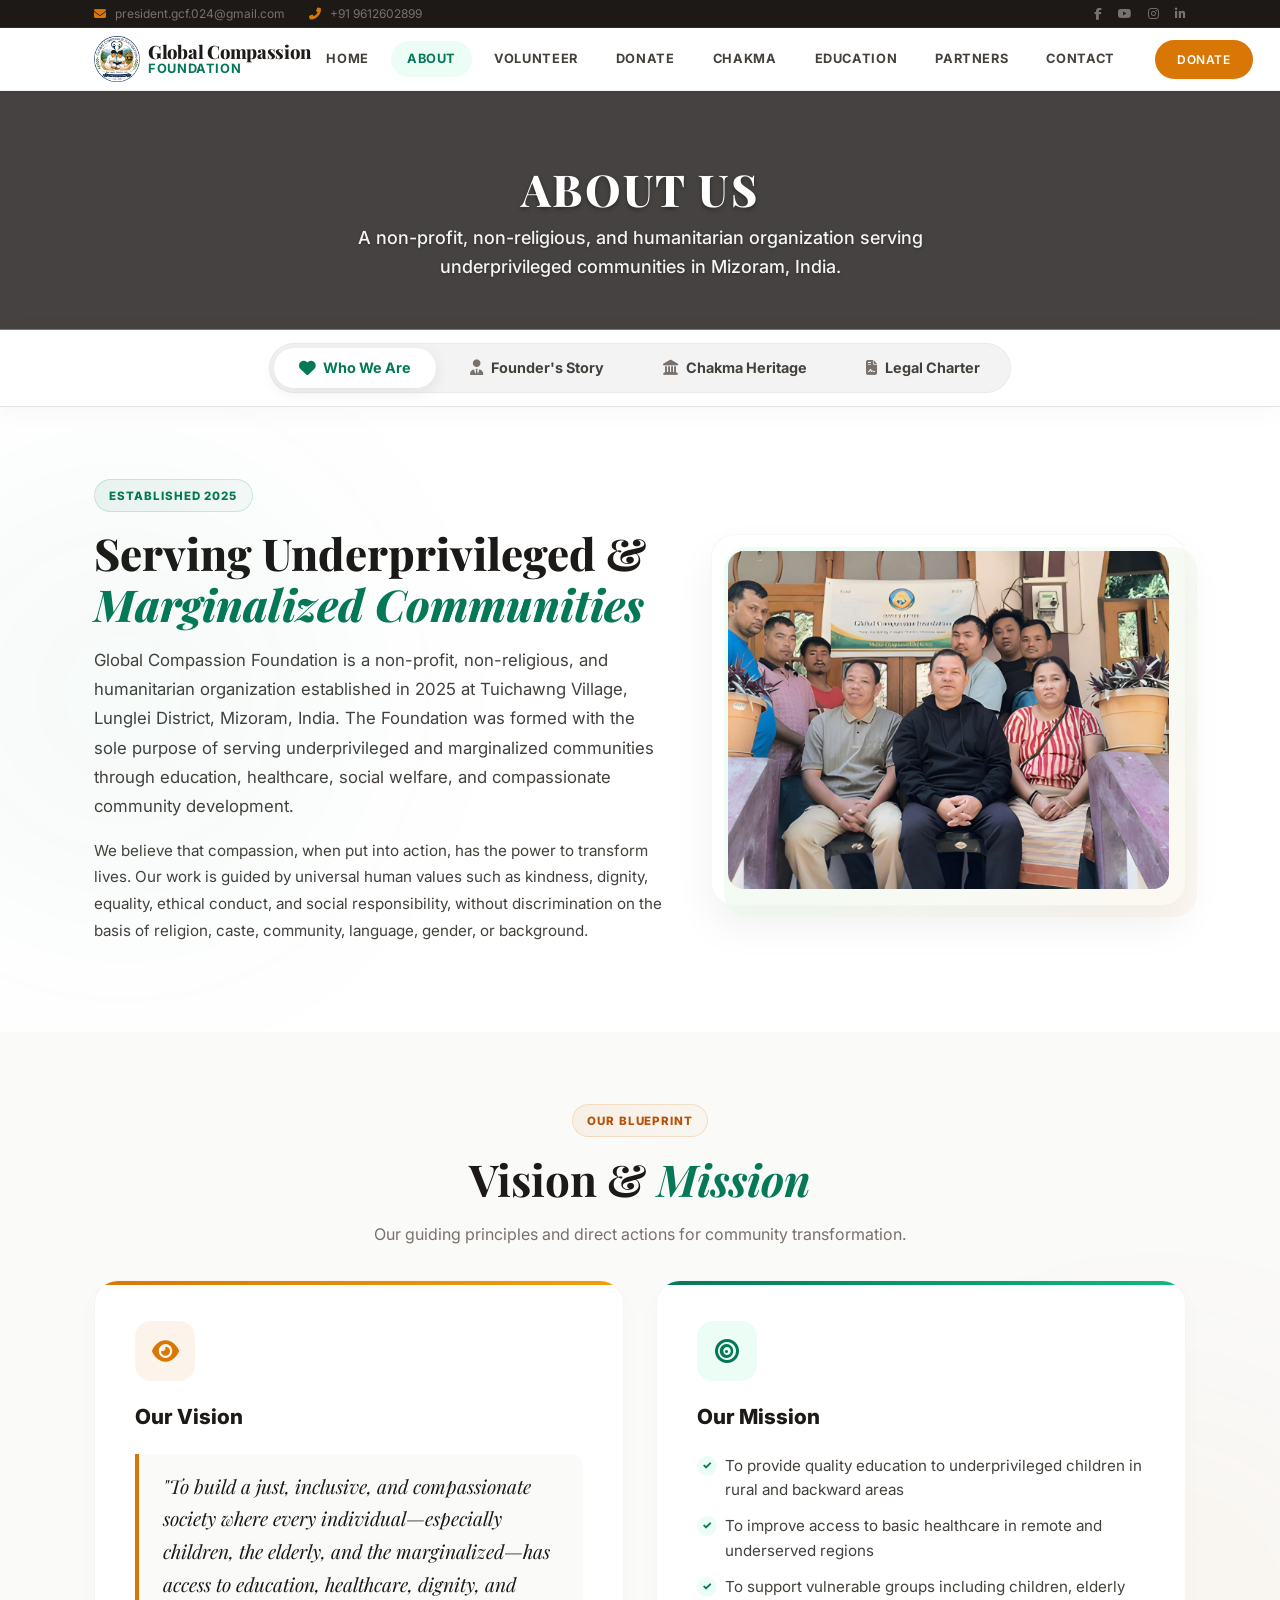
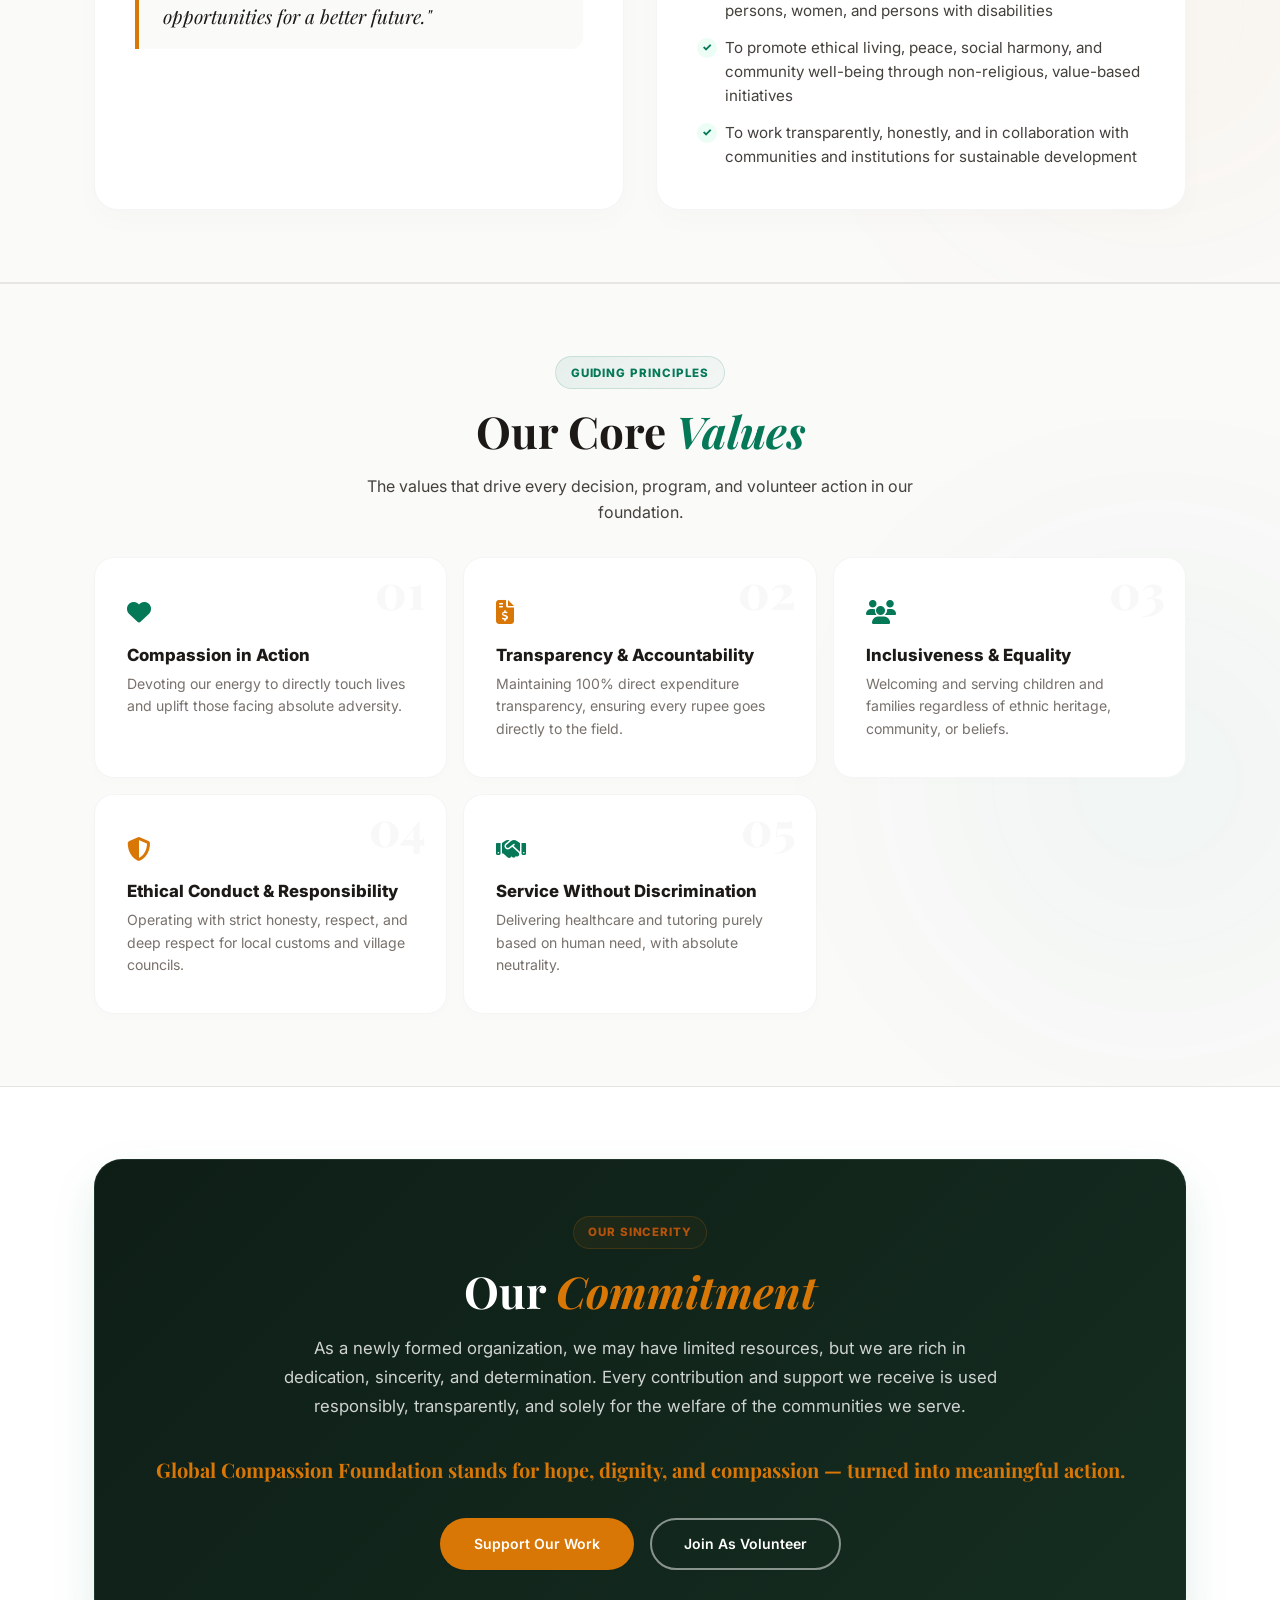
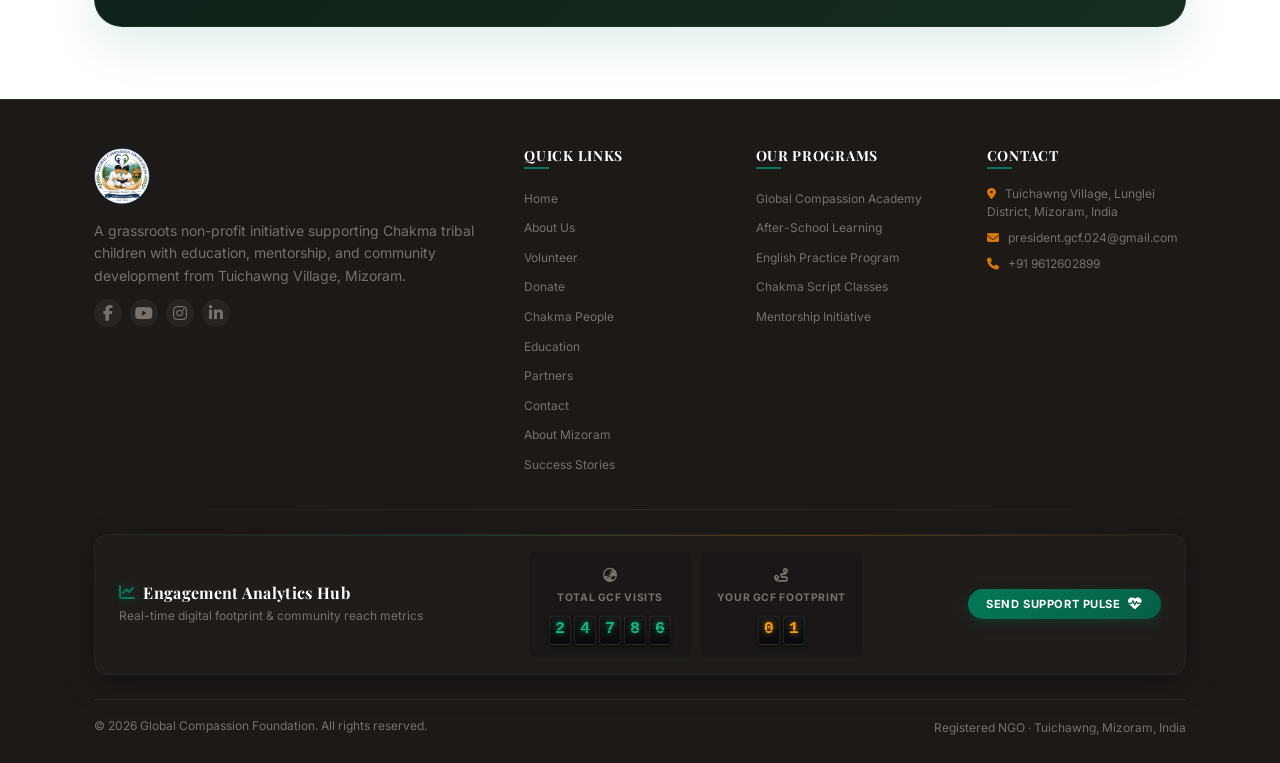
==== commit 7146d7b9: "Unify footer layout to a premium 4-column structure across all pages and fix tag nesting bugs" ====
--- a/about.html
+++ b/about.html
@@ -2543,22 +2543,33 @@
         <div class="container">
             <div class="footer-top">
                 <div class="footer-col" style="flex-grow: 1.5;">
-                    <a href="index.html" class="logo-link">
-                        <img src="assets/images/hero/logo.png" alt="Global Compassion Foundation Logo" loading="lazy">
+                    <a href="index.html" class="logo-link" style="display: inline-flex; margin-bottom: 1rem;">
+                        <img src="assets/images/hero/logo.png" alt="Global Compassion Foundation Logo" style="height: 56px; width: auto;" loading="lazy">
                     </a>
-                    <p
-                        style="margin-top: var(--space-md); font-size: var(--text-sm); line-height: 1.6; max-width: 320px; color: var(--text-light);">
-                        Empowering remote indigenous communities through sustainable development, education, clean water
-                        access, and cultural heritage preservation.</p>
+                    <p style="font-size: var(--text-sm); line-height: 1.6; color: var(--text-light);">
+                        A grassroots non-profit initiative supporting Chakma tribal children with education, mentorship, and community development from Tuichawng Village, Mizoram.
+                    </p>
+                    <div class="social-links" style="margin-top: 0.75rem;">
+                        <a href="https://www.facebook.com/share/1D7DtNhzAA/" target="_blank" rel="noopener noreferrer"
+                            class="social-link" aria-label="Facebook"><i class="fab fa-facebook-f"></i></a>
+                        <a href="https://www.youtube.com/@gcf_global" target="_blank" rel="noopener noreferrer"
+                            class="social-link" aria-label="YouTube"><i class="fab fa-youtube"></i></a>
+                        <a href="https://www.instagram.com/globalcompassionfoundation?igsh=dmpzOXl4aHc1aDJr#"
+                            target="_blank" rel="noopener noreferrer" class="social-link" aria-label="Instagram"><i
+                                class="fab fa-instagram"></i></a>
+                        <a href="https://www.linkedin.com/in/global-compassion-foundation-73364a177/" target="_blank"
+                            rel="noopener noreferrer" class="social-link" aria-label="LinkedIn"><i
+                                class="fab fa-linkedin-in"></i></a>
+                    </div>
                 </div>
                 <div class="footer-col">
                     <h3>Quick Links</h3>
                     <ul class="footer-links-list">
                         <li><a href="index.html">Home</a></li>
-                        <li><a href="about.html">About</a></li>
+                        <li><a href="about.html">About Us</a></li>
                         <li><a href="volunteer.html">Volunteer</a></li>
                         <li><a href="donate.html">Donate</a></li>
-                        <li><a href="chakma.html">Chakma</a></li>
+                        <li><a href="chakma.html">Chakma People</a></li>
                         <li><a href="education.html">Education</a></li>
                         <li><a href="partners.html">Partners</a></li>
                         <li><a href="contact.html">Contact</a></li>
@@ -2567,13 +2578,22 @@
                     </ul>
                 </div>
                 <div class="footer-col">
-                    <h3>Get in Touch</h3>
-                    <p><i class="fas fa-map-marker-alt" style="margin-right: 8px; color: var(--brand-accent);"></i>
-                        Tuichawng, Lunglei District, Mizoram, North-East India</p>
-                    <p><i class="fas fa-envelope" style="margin-right: 8px; color: var(--brand-accent);"></i>
+                    <h3>Our Programs</h3>
+                    <ul class="footer-links-list">
+                        <li><a href="about.html">Global Compassion Academy</a></li>
+                        <li><a href="about.html">After-School Learning</a></li>
+                        <li><a href="about.html">English Practice Program</a></li>
+                        <li><a href="chakma.html">Chakma Script Classes</a></li>
+                        <li><a href="volunteer.html">Mentorship Initiative</a></li>
+                    </ul>
+                </div>
+                <div class="footer-col">
+                    <h3>Contact</h3>
+                    <p><i class="fas fa-map-marker-alt" style="color: var(--brand-accent); margin-right: 6px;"></i>
+                        Tuichawng Village, Lunglei District, Mizoram, India</p>
+                    <p><i class="fas fa-envelope" style="color: var(--brand-accent); margin-right: 6px;"></i>
                         president.gcf.024@gmail.com</p>
-                    <p><i class="fas fa-phone-alt" style="margin-right: 8px; color: var(--brand-accent);"></i> +91
-                        9612602899</p>
+                    <p><i class="fas fa-phone" style="color: var(--brand-accent); margin-right: 6px;"></i> +91 9612602899</p>
                 </div>
             </div>
 
@@ -2604,7 +2624,7 @@
                             </div>
                         </div>
                     </div>
-                    
+
                     <!-- Interactive Action button -->
                     <div class="pulse-button-wrapper">
                         <button class="btn-pulse" id="btn-support-pulse" title="Send a heartbeat pulse to GCF servers to show your support!">
@@ -2616,20 +2636,12 @@
             </div>
 
             <div class="footer-bottom">
-                <p>&copy; <span id="copyright-year">2026</span> Global Compassion Foundation. All Rights Reserved.
-                    Designed with care.</p>
-                <div class="social-links">
-                    <a href="https://www.facebook.com/share/1D7DtNhzAA/" target="_blank" rel="noopener noreferrer"
-                        class="social-link" aria-label="Facebook"><i class="fab fa-facebook-f"></i></a>
-                    <a href="https://www.youtube.com/@gcf_global" target="_blank" rel="noopener noreferrer"
-                        class="social-link" aria-label="YouTube"><i class="fab fa-youtube"></i></a>
-                    <a href="https://www.instagram.com/globalcompassionfoundation?igsh=dmpzOXl4aHc1aDJr#"
-                        target="_blank" rel="noopener noreferrer" class="social-link" aria-label="Instagram"><i
-                            class="fab fa-instagram"></i></a>
-                    <a href="https://www.linkedin.com/in/global-compassion-foundation-73364a177/" target="_blank"
-                        rel="noopener noreferrer" class="social-link" aria-label="LinkedIn"><i
-                            class="fab fa-linkedin-in"></i></a>
-                </div>
+                <p style="color: var(--text-light); font-size: var(--text-xs); margin-bottom: 0.25rem;">
+                    &copy; <span id="copyright-year">2026</span> Global Compassion Foundation. All rights reserved.
+                </p>
+                <p style="color: var(--text-light); font-size: var(--text-xs); margin-bottom: 0;">
+                    Registered NGO · Tuichawng, Mizoram, India
+                </p>
             </div>
         </div>
     </footer>
--- a/css/layout.css
+++ b/css/layout.css
@@ -81,7 +81,7 @@
     display: flex;
     align-items: center;
     max-height: 80px;
-    flex-shrink: 1;
+    flex-shrink: 0;
     gap: 8px;
     min-width: 0;
 }
@@ -273,7 +273,7 @@
     pointer-events: auto;
 }
 
-@media (max-width: 1024px) {
+@media (max-width: 1200px) {
     .mobile-nav-toggle {
         display: flex;
     }
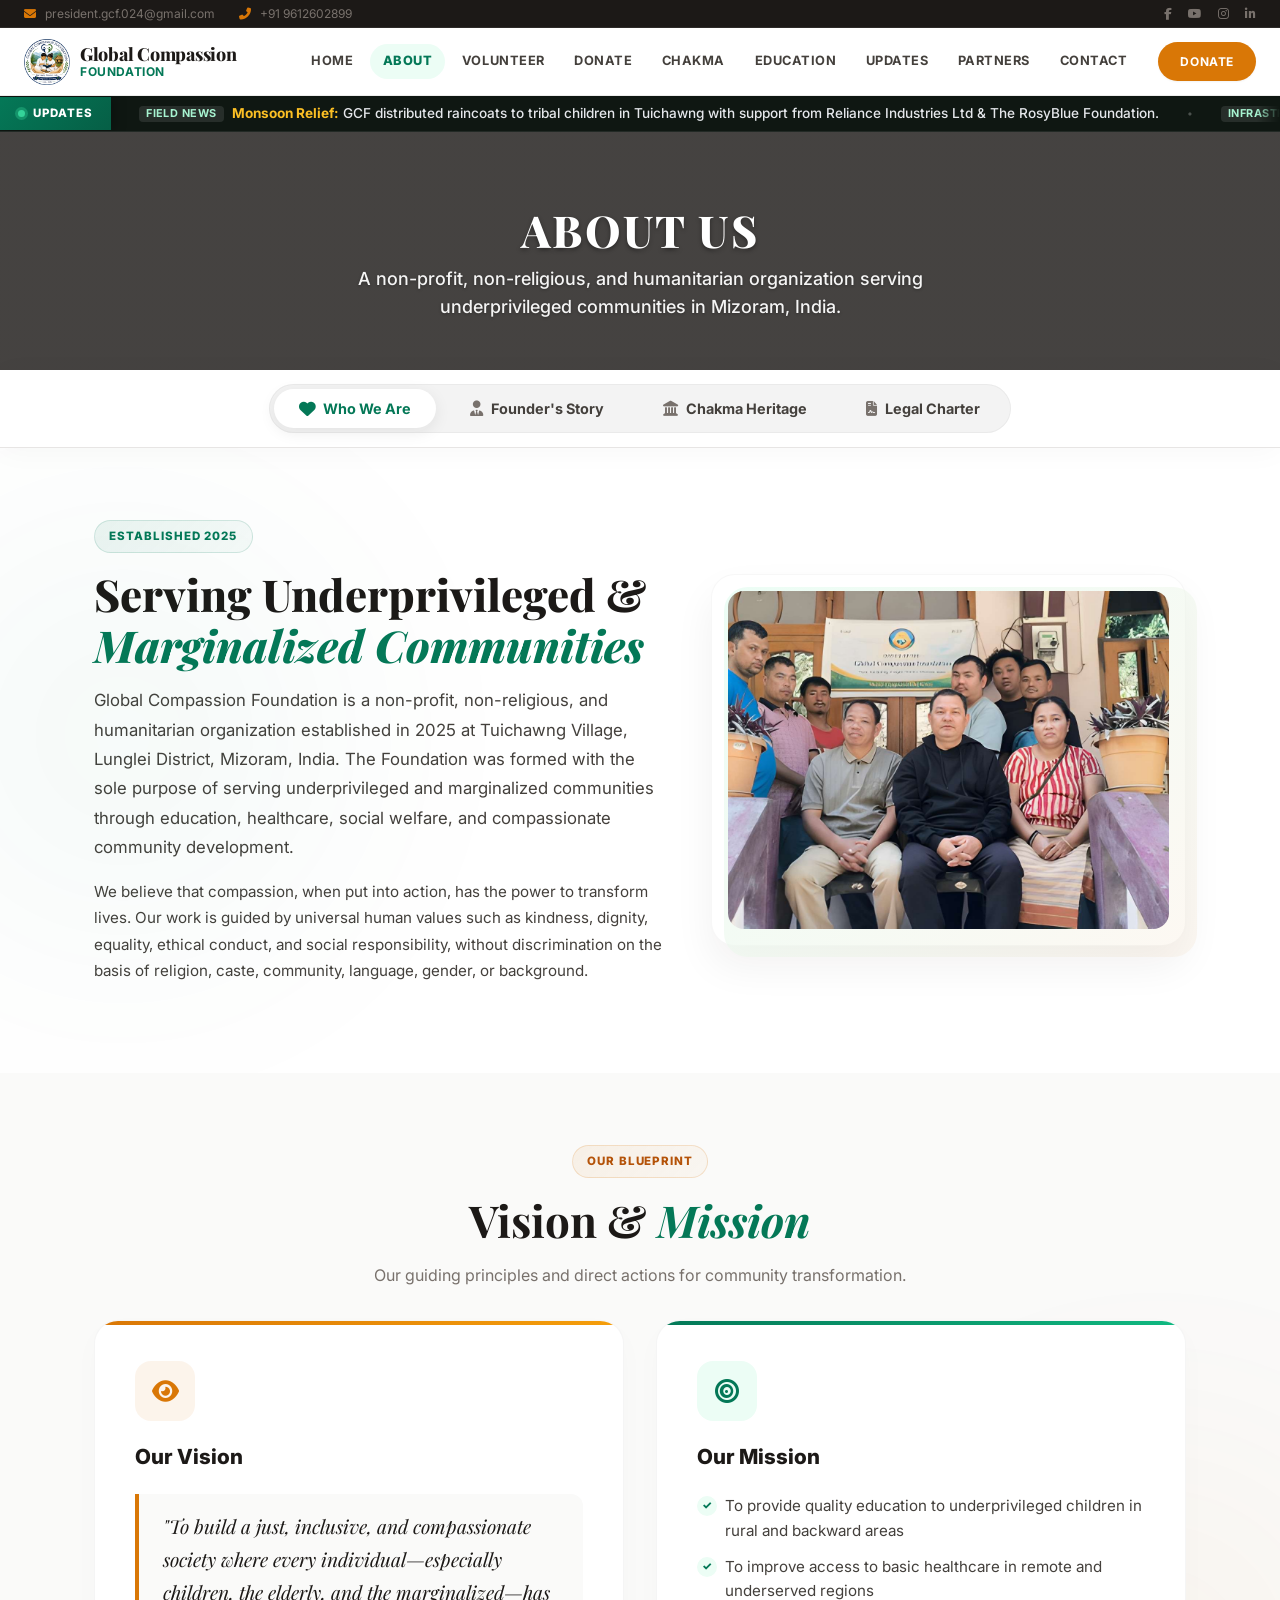
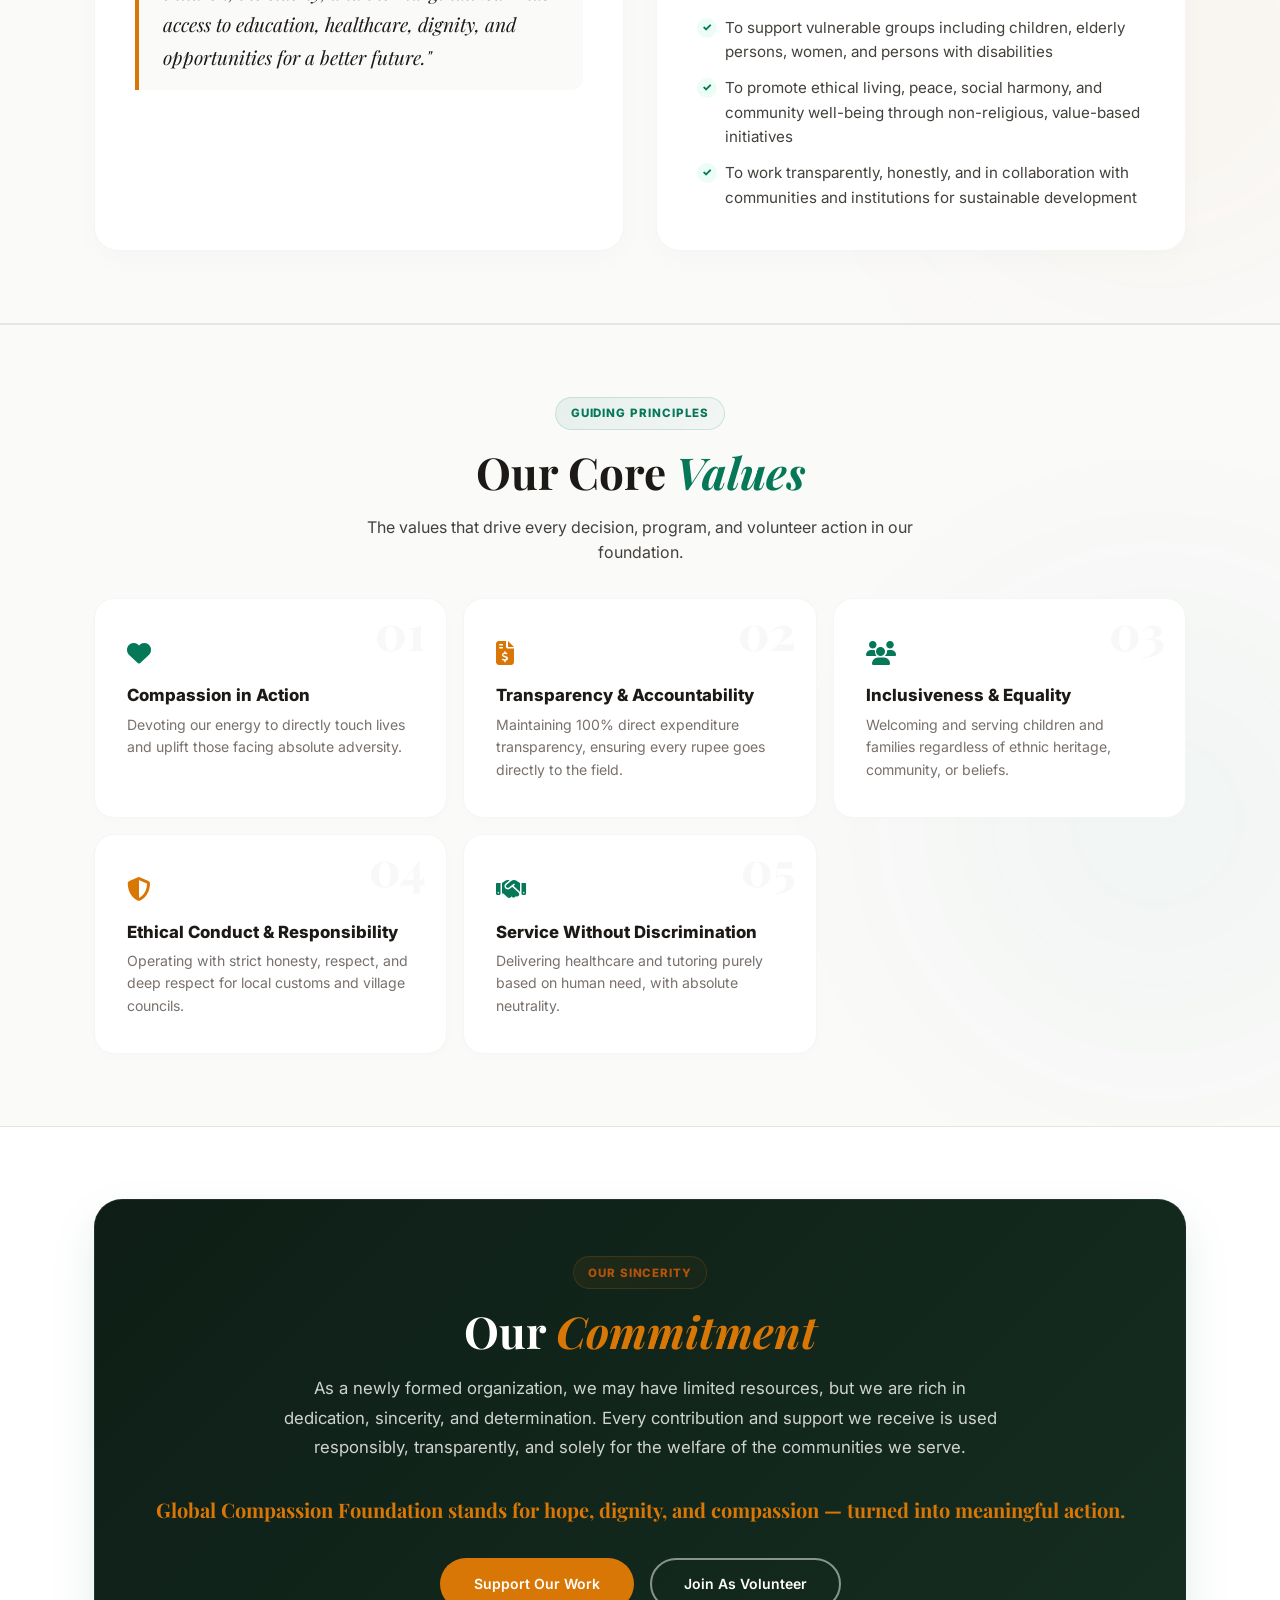
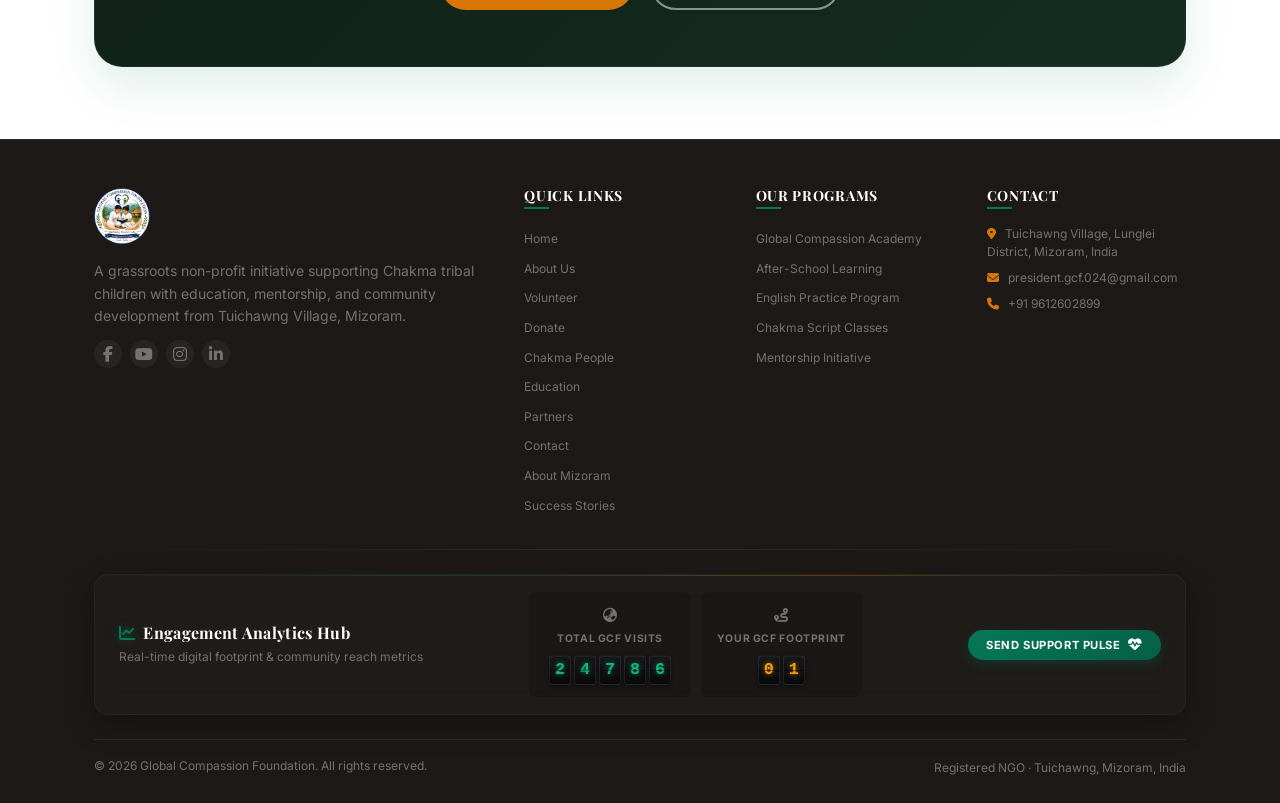
==== commit 6799c1c4: "Update website content and features" ====
--- a/about.html
+++ b/about.html
@@ -1260,6 +1260,7 @@
                     <li><a href="donate.html" class="nav-link">Donate</a></li>
                     <li><a href="chakma.html" class="nav-link">Chakma</a></li>
                     <li><a href="education.html" class="nav-link">Education</a></li>
+                    <li><a href="index.html#latest-updates" class="nav-link">Updates</a></li>
                     <li><a href="partners.html" class="nav-link">Partners</a></li>
                     <li><a href="contact.html" class="nav-link">Contact</a></li>
                 </ul>
@@ -1268,6 +1269,61 @@
             </nav>
         </div>
     </header>
+
+    <!-- Announcement Marquee Ticker Bar -->
+    <div class="gcf-marquee-bar" aria-label="Latest Announcements and News Ticker">
+        <div class="gcf-marquee-inner">
+            <div class="gcf-marquee-label">
+                <span class="live-dot" aria-hidden="true"></span>
+                <span>Updates</span>
+            </div>
+            <div class="gcf-marquee-track">
+                <div class="gcf-marquee-content">
+                    <a href="index.html#latest-updates" class="gcf-marquee-item">
+                        <span class="item-tag">Field News</span>
+                        <span><strong>Monsoon Relief:</strong> GCF distributed raincoats to tribal children in Tuichawng with support from Reliance Industries Ltd &amp; The RosyBlue Foundation.</span>
+                    </a>
+                    <span class="gcf-marquee-sep">•</span>
+                    <a href="index.html#projects" class="gcf-marquee-item">
+                        <span class="item-tag">Infrastructure</span>
+                        <span><strong>Water Project:</strong> Ruma gravity aqueduct pipeline reaches 95% completion, delivering fresh highland spring water!</span>
+                    </a>
+                    <span class="gcf-marquee-sep">•</span>
+                    <a href="chakma.html" class="gcf-marquee-item">
+                        <span class="item-tag">Education</span>
+                        <span><strong>Tribal Literacy:</strong> Native Chakma script literacy classes active across 12 villages.</span>
+                    </a>
+                    <span class="gcf-marquee-sep">•</span>
+                    <a href="index.html#about-teaser" class="gcf-marquee-item">
+                        <span class="item-tag">Transparency</span>
+                        <span><strong>100% Direct Impact:</strong> Zero bureaucracy, 100% of contributions deploy straight to field projects.</span>
+                    </a>
+                    <span class="gcf-marquee-sep">•</span>
+                    <!-- Duplicate for infinite seamless scroll loop -->
+                    <a href="index.html#latest-updates" class="gcf-marquee-item">
+                        <span class="item-tag">Field News</span>
+                        <span><strong>Monsoon Relief:</strong> GCF distributed raincoats to tribal children in Tuichawng with support from Reliance Industries Ltd &amp; The RosyBlue Foundation.</span>
+                    </a>
+                    <span class="gcf-marquee-sep">•</span>
+                    <a href="index.html#projects" class="gcf-marquee-item">
+                        <span class="item-tag">Infrastructure</span>
+                        <span><strong>Water Project:</strong> Ruma gravity aqueduct pipeline reaches 95% completion, delivering fresh highland spring water!</span>
+                    </a>
+                    <span class="gcf-marquee-sep">•</span>
+                    <a href="chakma.html" class="gcf-marquee-item">
+                        <span class="item-tag">Education</span>
+                        <span><strong>Tribal Literacy:</strong> Native Chakma script literacy classes active across 12 villages.</span>
+                    </a>
+                    <span class="gcf-marquee-sep">•</span>
+                    <a href="index.html#about-teaser" class="gcf-marquee-item">
+                        <span class="item-tag">Transparency</span>
+                        <span><strong>100% Direct Impact:</strong> Zero bureaucracy, 100% of contributions deploy straight to field projects.</span>
+                    </a>
+                    <span class="gcf-marquee-sep">•</span>
+                </div>
+            </div>
+        </div>
+    </div>
 
     <!-- Subpage Hero Banner -->
     <div class="subpage-hero hero-about">
--- a/css/layout.css
+++ b/css/layout.css
@@ -13,6 +13,8 @@
     align-items: center;
     text-align: center;
     gap: var(--space-xs);
+    max-width: 1360px;
+    width: 100%;
 }
 
 @media (min-width: 768px) {
@@ -55,25 +57,31 @@
     color: white;
 }
 
-/* Site Navigation Header */
+/* ==========================================================================
+   SITE NAVIGATION HEADER (DESKTOP & RESPONSIVE)
+   ========================================================================== */
 .site-header {
     position: sticky;
     top: 0;
     z-index: 1000;
-    background-color: rgba(255, 255, 255, 0.85);
+    background-color: rgba(255, 255, 255, 0.96);
     backdrop-filter: blur(12px);
     -webkit-backdrop-filter: blur(12px);
-    border-bottom: 1px solid rgba(28, 25, 23, 0.05);
-    box-shadow: 0 4px 20px rgba(28, 25, 23, 0.02);
+    border-bottom: 1px solid rgba(28, 25, 23, 0.08);
+    box-shadow: 0 4px 20px rgba(28, 25, 23, 0.03);
     transition: all 0.3s cubic-bezier(0.16, 1, 0.3, 1);
+    width: 100%;
 }
 
 .site-header .container {
     display: flex;
     justify-content: space-between;
     align-items: center;
-    padding-top: var(--space-sm);
-    padding-bottom: var(--space-sm);
+    padding-top: 0.65rem;
+    padding-bottom: 0.65rem;
+    max-width: 1360px;
+    width: 100%;
+    gap: 1rem;
 }
 
 /* Logo */
@@ -82,44 +90,39 @@
     align-items: center;
     max-height: 80px;
     flex-shrink: 0;
-    gap: 8px;
-    min-width: 0;
+    gap: 10px;
+    min-width: max-content;
+    text-decoration: none;
 }
 
 .logo-link img {
-    height: 38px;
+    height: 40px;
     width: auto;
     object-fit: contain;
     border-radius: 0;
     transition: transform 0.3s ease;
+    flex-shrink: 0;
 }
 
 .logo-link:hover img {
     transform: scale(1.03);
-}
-
-@media (min-width: 768px) {
-    .logo-link img {
-        height: 46px;
-    }
 }
 
 .logo-text {
     font-family: var(--font-heading);
     font-weight: 800;
-    font-size: 0.9rem;
-    line-height: 1.1;
+    font-size: 1rem;
+    line-height: 1.15;
     color: var(--primary);
     display: flex;
     flex-direction: column;
     align-items: flex-start;
     letter-spacing: -0.015em;
-    min-width: 0;
     white-space: nowrap;
 }
 
 .logo-text span {
-    font-size: 0.65rem;
+    font-size: 0.68rem;
     font-weight: 700;
     color: var(--secondary);
     text-transform: uppercase;
@@ -127,12 +130,15 @@
     font-family: var(--font-body);
 }
 
-@media (min-width: 768px) {
+@media (min-width: 1280px) {
+    .logo-link img {
+        height: 46px;
+    }
     .logo-text {
-        font-size: 1.15rem;
+        font-size: 1.12rem;
     }
     .logo-text span {
-        font-size: 0.8rem;
+        font-size: 0.75rem;
     }
 }
 
@@ -152,36 +158,34 @@
 .main-nav {
     display: flex;
     align-items: center;
-    gap: var(--space-md);
+    gap: 0.75rem;
+    flex-shrink: 0;
 }
 
 .nav-list {
     display: flex;
-    gap: 4px;
-}
-
-@media (min-width: 1200px) {
-    .main-nav { gap: var(--space-lg); }
-    .nav-list { gap: 6px; }
+    align-items: center;
+    gap: 2px;
+    list-style: none;
+    margin: 0;
+    padding: 0;
+    flex-wrap: nowrap;
 }
 
 .nav-link {
     font-family: var(--font-body);
     font-weight: 700;
-    font-size: var(--text-xs);
+    font-size: 0.76rem;
     color: var(--text-muted);
     text-transform: uppercase;
-    letter-spacing: 0.05em;
-    padding: 0.5rem 1rem;
+    letter-spacing: 0.04em;
+    padding: 0.45rem 0.65rem;
     border-radius: var(--radius-full);
-    transition: all 0.3s cubic-bezier(0.16, 1, 0.3, 1);
+    transition: all 0.25s cubic-bezier(0.16, 1, 0.3, 1);
     display: inline-block;
-}
-
-@media (min-width: 768px) {
-    .nav-link {
-        font-size: 0.8rem;
-    }
+    white-space: nowrap;
+    text-decoration: none;
+    border-left: none;
 }
 
 .nav-link:hover {
@@ -192,6 +196,33 @@
 .nav-link.active {
     color: var(--secondary);
     background-color: var(--secondary-light);
+    font-weight: 800;
+}
+
+/* Donate Button in Header */
+.main-nav .btn,
+.site-header .btn-secondary {
+    white-space: nowrap;
+    flex-shrink: 0;
+    font-size: 0.75rem;
+    font-weight: 700;
+    text-transform: uppercase;
+    letter-spacing: 0.05em;
+    padding: 0.5rem 1.15rem;
+    border-radius: var(--radius-full);
+}
+
+@media (min-width: 1280px) {
+    .main-nav {
+        gap: 1.15rem;
+    }
+    .nav-list {
+        gap: 4px;
+    }
+    .nav-link {
+        font-size: 0.8rem;
+        padding: 0.48rem 0.8rem;
+    }
 }
 
 /* Mobile Nav Toggle Button */
@@ -273,7 +304,8 @@
     pointer-events: auto;
 }
 
-@media (max-width: 1200px) {
+/* Mobile & Tablet Drawer */
+@media (max-width: 1080px) {
     .mobile-nav-toggle {
         display: flex;
     }
@@ -285,7 +317,7 @@
         right: 0;
         bottom: 0;
         width: 320px;
-        max-width: 80vw;
+        max-width: 85vw;
         height: 100vh;
         background: rgba(255, 255, 255, 0.98);
         flex-direction: column;
@@ -300,6 +332,7 @@
         transition: transform 0.4s cubic-bezier(0.16, 1, 0.3, 1), opacity 0.4s cubic-bezier(0.16, 1, 0.3, 1);
         z-index: 1000;
         gap: var(--space-lg);
+        overflow-y: auto;
     }
 
     .main-nav.active {
@@ -365,23 +398,26 @@
         opacity: 1;
     }
 
-    .main-nav.active .nav-list li:nth-child(1) { transition-delay: 0.12s; }
-    .main-nav.active .nav-list li:nth-child(2) { transition-delay: 0.18s; }
-    .main-nav.active .nav-list li:nth-child(3) { transition-delay: 0.24s; }
-    .main-nav.active .nav-list li:nth-child(4) { transition-delay: 0.30s; }
-    .main-nav.active .nav-list li:nth-child(5) { transition-delay: 0.36s; }
-    .main-nav.active .nav-list li:nth-child(6) { transition-delay: 0.42s; }
+    .main-nav.active .nav-list li:nth-child(1) { transition-delay: 0.08s; }
+    .main-nav.active .nav-list li:nth-child(2) { transition-delay: 0.12s; }
+    .main-nav.active .nav-list li:nth-child(3) { transition-delay: 0.16s; }
+    .main-nav.active .nav-list li:nth-child(4) { transition-delay: 0.20s; }
+    .main-nav.active .nav-list li:nth-child(5) { transition-delay: 0.24s; }
+    .main-nav.active .nav-list li:nth-child(6) { transition-delay: 0.28s; }
+    .main-nav.active .nav-list li:nth-child(7) { transition-delay: 0.32s; }
+    .main-nav.active .nav-list li:nth-child(8) { transition-delay: 0.36s; }
+    .main-nav.active .nav-list li:nth-child(9) { transition-delay: 0.40s; }
 
     .main-nav .btn {
         transform: translateY(20px);
         opacity: 0;
         transition: transform 0.5s cubic-bezier(0.16, 1, 0.3, 1), opacity 0.5s cubic-bezier(0.16, 1, 0.3, 1);
     }
-    
+
     .main-nav.active .btn {
         transform: translateY(0);
         opacity: 1;
-        transition-delay: 0.48s;
+        transition-delay: 0.44s;
     }
 }
 
@@ -1833,3 +1869,704 @@
     }
 }
 
+/* ==========================================================================
+   ANNOUNCEMENT MARQUEE TICKER BAR
+   ========================================================================== */
+.gcf-marquee-bar {
+    background: #0f1712;
+    color: #f3f4f6;
+    border-bottom: 1px solid rgba(255, 255, 255, 0.08);
+    position: relative;
+    z-index: 990;
+    overflow: hidden;
+    font-size: 0.85rem;
+    line-height: 1;
+    display: flex;
+    align-items: center;
+}
+
+.gcf-marquee-inner {
+    display: flex;
+    align-items: center;
+    width: 100%;
+    position: relative;
+}
+
+.gcf-marquee-label {
+    display: inline-flex;
+    align-items: center;
+    gap: 8px;
+    background: linear-gradient(135deg, #047857 0%, #065f46 100%);
+    color: #ffffff;
+    font-size: 0.72rem;
+    font-weight: 800;
+    letter-spacing: 0.08em;
+    text-transform: uppercase;
+    padding: 0.65rem 1.1rem;
+    flex-shrink: 0;
+    z-index: 2;
+    box-shadow: 4px 0 12px rgba(0, 0, 0, 0.25);
+}
+
+.gcf-marquee-label .live-dot {
+    width: 7px;
+    height: 7px;
+    background: #34d399;
+    border-radius: 50%;
+    box-shadow: 0 0 0 3px rgba(52, 211, 153, 0.35);
+    animation: livePulse 1.8s infinite;
+}
+
+@keyframes livePulse {
+    0%, 100% {
+        transform: scale(1);
+        box-shadow: 0 0 0 3px rgba(52, 211, 153, 0.35);
+    }
+    50% {
+        transform: scale(1.2);
+        box-shadow: 0 0 0 6px rgba(52, 211, 153, 0.1);
+    }
+}
+
+.gcf-marquee-track {
+    flex: 1;
+    overflow: hidden;
+    white-space: nowrap;
+    position: relative;
+    padding: 0.6rem 0;
+    mask-image: linear-gradient(to right, transparent 0%, black 2%, black 98%, transparent 100%);
+    -webkit-mask-image: linear-gradient(to right, transparent 0%, black 2%, black 98%, transparent 100%);
+}
+
+.gcf-marquee-content {
+    display: inline-flex;
+    align-items: center;
+    white-space: nowrap;
+    animation: gcfMarqueeLoop 32s linear infinite;
+    will-change: transform;
+}
+
+.gcf-marquee-bar:hover .gcf-marquee-content,
+.gcf-marquee-bar:focus-within .gcf-marquee-content {
+    animation-play-state: paused;
+}
+
+.gcf-marquee-item {
+    display: inline-flex;
+    align-items: center;
+    gap: 8px;
+    color: #e5e7eb;
+    text-decoration: none;
+    padding: 0 1.75rem;
+    font-weight: 500;
+    transition: color 0.2s ease;
+}
+
+.gcf-marquee-item:hover {
+    color: #34d399;
+}
+
+.gcf-marquee-item strong {
+    color: #fbbf24;
+    font-weight: 700;
+}
+
+.gcf-marquee-item .item-tag {
+    background: rgba(255, 255, 255, 0.1);
+    color: #a7f3d0;
+    font-size: 0.68rem;
+    font-weight: 700;
+    padding: 0.15rem 0.45rem;
+    border-radius: 4px;
+    text-transform: uppercase;
+    letter-spacing: 0.04em;
+}
+
+.gcf-marquee-sep {
+    color: rgba(255, 255, 255, 0.25);
+    font-size: 0.65rem;
+}
+
+@keyframes gcfMarqueeLoop {
+    0% {
+        transform: translateX(0);
+    }
+    100% {
+        transform: translateX(-50%);
+    }
+}
+
+@media (max-width: 640px) {
+    .gcf-marquee-bar {
+        font-size: 0.78rem;
+    }
+    .gcf-marquee-label {
+        padding: 0.5rem 0.75rem;
+        font-size: 0.65rem;
+    }
+    .gcf-marquee-content {
+        animation-duration: 24s;
+    }
+    .gcf-marquee-item {
+        padding: 0 1rem;
+    }
+}
+
+/* ==========================================================================
+   INTERACTIVE NEWS & FIELD UPDATES SECTION
+   ========================================================================== */
+.updates-section {
+    background: #f8faf9;
+    padding: 5.5rem 0;
+    position: relative;
+    border-top: 1px solid #e5e7eb;
+    border-bottom: 1px solid #e5e7eb;
+    overflow: hidden;
+}
+
+.updates-section::before {
+    content: '';
+    position: absolute;
+    top: -150px;
+    right: -100px;
+    width: 450px;
+    height: 450px;
+    background: radial-gradient(circle, rgba(4, 120, 87, 0.05) 0%, transparent 70%);
+    border-radius: 50%;
+    pointer-events: none;
+}
+
+.updates-section::after {
+    content: '';
+    position: absolute;
+    bottom: -150px;
+    left: -100px;
+    width: 450px;
+    height: 450px;
+    background: radial-gradient(circle, rgba(217, 119, 6, 0.05) 0%, transparent 70%);
+    border-radius: 50%;
+    pointer-events: none;
+}
+
+/* Update Card Container */
+.update-main-card {
+    background: #ffffff;
+    border-radius: 24px;
+    border: 1px solid rgba(4, 120, 87, 0.12);
+    box-shadow: 0 20px 45px rgba(28, 25, 23, 0.06), 0 1px 3px rgba(0, 0, 0, 0.02);
+    overflow: hidden;
+    margin-top: 2.5rem;
+    display: grid;
+    grid-template-columns: 1fr;
+    gap: 0;
+    position: relative;
+}
+
+@media (min-width: 1024px) {
+    .update-main-card {
+        grid-template-columns: 52fr 48fr;
+    }
+}
+
+/* Left Story Column */
+.update-story-col {
+    padding: 2.5rem 2rem;
+    display: flex;
+    flex-direction: column;
+    justify-content: space-between;
+}
+
+@media (min-width: 768px) {
+    .update-story-col {
+        padding: 3.25rem 3rem;
+    }
+}
+
+.update-badges-row {
+    display: flex;
+    flex-wrap: wrap;
+    align-items: center;
+    gap: 0.5rem;
+    margin-bottom: 1.25rem;
+}
+
+.update-badge {
+    display: inline-flex;
+    align-items: center;
+    gap: 6px;
+    font-size: 0.72rem;
+    font-weight: 700;
+    text-transform: uppercase;
+    letter-spacing: 0.06em;
+    padding: 0.35rem 0.85rem;
+    border-radius: 999px;
+}
+
+.update-badge.rain {
+    background: #ecfdf5;
+    color: #047857;
+    border: 1px solid rgba(4, 120, 87, 0.2);
+}
+
+.update-badge.partner {
+    background: #fffbeb;
+    color: #b45309;
+    border: 1px solid rgba(217, 119, 6, 0.25);
+}
+
+.update-badge.date {
+    background: #f3f4f6;
+    color: #4b5563;
+}
+
+.update-headline {
+    font-family: var(--font-heading);
+    font-size: clamp(1.6rem, 3.2vw, 2.25rem);
+    font-weight: 800;
+    color: var(--primary);
+    line-height: 1.22;
+    margin-bottom: 1.25rem;
+    letter-spacing: -0.015em;
+}
+
+.update-headline span {
+    color: #047857;
+}
+
+.update-lead-paragraph {
+    font-size: 1.05rem;
+    line-height: 1.75;
+    color: #374151;
+    font-weight: 500;
+    margin-bottom: 1.25rem;
+}
+
+.update-quote-box {
+    background: linear-gradient(135deg, #f0fdf4 0%, #fefce8 100%);
+    border-left: 4px solid #047857;
+    padding: 1.25rem 1.5rem;
+    border-radius: 0 14px 14px 0;
+    margin-bottom: 1.5rem;
+    position: relative;
+}
+
+.update-quote-box p {
+    font-size: 0.95rem;
+    line-height: 1.68;
+    color: #1f2937;
+    margin: 0;
+    font-style: italic;
+}
+
+.update-quote-box .quote-heart {
+    font-style: normal;
+    color: #d97706;
+    font-weight: 700;
+    display: block;
+    margin-top: 0.6rem;
+    font-size: 0.9rem;
+}
+
+/* Partner Acknowledgement Box */
+.update-partners-strip {
+    background: #fafaf9;
+    border: 1px dashed #d1d5db;
+    border-radius: 14px;
+    padding: 1.1rem 1.25rem;
+    margin-bottom: 1.75rem;
+}
+
+.update-partners-title {
+    font-size: 0.72rem;
+    font-weight: 800;
+    color: #6b7280;
+    text-transform: uppercase;
+    letter-spacing: 0.08em;
+    margin-bottom: 0.6rem;
+    display: flex;
+    align-items: center;
+    gap: 6px;
+}
+
+.update-partners-title i {
+    color: #047857;
+}
+
+.update-partner-pills {
+    display: flex;
+    flex-wrap: wrap;
+    gap: 0.6rem;
+}
+
+.partner-tag-pill {
+    display: inline-flex;
+    align-items: center;
+    gap: 6px;
+    background: #ffffff;
+    border: 1px solid #e5e7eb;
+    box-shadow: 0 1px 2px rgba(0, 0, 0, 0.03);
+    padding: 0.4rem 0.85rem;
+    border-radius: 8px;
+    font-size: 0.82rem;
+    font-weight: 700;
+    color: #1f2937;
+}
+
+.partner-tag-pill i {
+    color: #d97706;
+}
+
+.update-action-row {
+    display: flex;
+    flex-wrap: wrap;
+    gap: 0.875rem;
+    align-items: center;
+    margin-top: 0.5rem;
+}
+
+/* Right Interactive Gallery Column */
+.update-gallery-col {
+    background: #111827;
+    padding: 1.75rem;
+    display: flex;
+    flex-direction: column;
+    justify-content: space-between;
+    position: relative;
+}
+
+@media (min-width: 768px) {
+    .update-gallery-col {
+        padding: 2.25rem;
+    }
+}
+
+/* Main Featured Image Stage */
+.update-stage-wrapper {
+    position: relative;
+    border-radius: 18px;
+    overflow: hidden;
+    background: #000000;
+    aspect-ratio: 4 / 3;
+    cursor: pointer;
+    box-shadow: 0 10px 30px rgba(0, 0, 0, 0.4);
+}
+
+.update-stage-img {
+    width: 100%;
+    height: 100%;
+    object-fit: cover;
+    display: block;
+    transition: transform 0.5s ease, opacity 0.3s ease;
+}
+
+.update-stage-wrapper:hover .update-stage-img {
+    transform: scale(1.03);
+}
+
+/* Stage Overlay Elements */
+.update-stage-overlay {
+    position: absolute;
+    inset: 0;
+    background: linear-gradient(to top, rgba(0, 0, 0, 0.75) 0%, rgba(0, 0, 0, 0.1) 45%, rgba(0, 0, 0, 0.4) 100%);
+    display: flex;
+    flex-direction: column;
+    justify-content: space-between;
+    padding: 1.25rem;
+    pointer-events: none;
+}
+
+.update-stage-top {
+    display: flex;
+    justify-content: space-between;
+    align-items: center;
+}
+
+.update-photo-count-badge {
+    background: rgba(0, 0, 0, 0.65);
+    backdrop-filter: blur(8px);
+    border: 1px solid rgba(255, 255, 255, 0.2);
+    color: #ffffff;
+    font-size: 0.72rem;
+    font-weight: 700;
+    padding: 0.3rem 0.7rem;
+    border-radius: 999px;
+}
+
+.update-zoom-hint {
+    background: rgba(4, 120, 87, 0.85);
+    backdrop-filter: blur(8px);
+    border: 1px solid rgba(255, 255, 255, 0.25);
+    color: #ffffff;
+    font-size: 0.72rem;
+    font-weight: 700;
+    padding: 0.35rem 0.75rem;
+    border-radius: 999px;
+    display: inline-flex;
+    align-items: center;
+    gap: 5px;
+    transition: transform 0.2s ease;
+}
+
+.update-stage-wrapper:hover .update-zoom-hint {
+    transform: scale(1.05);
+    background: #059669;
+}
+
+.update-stage-caption {
+    color: #ffffff;
+    font-size: 0.88rem;
+    font-weight: 600;
+    text-shadow: 0 1px 3px rgba(0, 0, 0, 0.8);
+    line-height: 1.4;
+}
+
+/* Stage Navigation Arrows */
+.update-stage-nav {
+    position: absolute;
+    top: 50%;
+    left: 0;
+    right: 0;
+    transform: translateY(-50%);
+    display: flex;
+    justify-content: space-between;
+    padding: 0 0.875rem;
+    pointer-events: none;
+    z-index: 5;
+}
+
+.update-stage-btn {
+    pointer-events: auto;
+    width: 40px;
+    height: 40px;
+    border-radius: 50%;
+    background: rgba(17, 24, 39, 0.75);
+    backdrop-filter: blur(8px);
+    border: 1px solid rgba(255, 255, 255, 0.25);
+    color: #ffffff;
+    display: flex;
+    align-items: center;
+    justify-content: center;
+    cursor: pointer;
+    transition: all 0.2s ease;
+    font-size: 0.95rem;
+}
+
+.update-stage-btn:hover {
+    background: #047857;
+    border-color: #34d399;
+    transform: scale(1.1);
+}
+
+/* 6-Photo Thumbnail Grid */
+.update-thumbs-container {
+    margin-top: 1.25rem;
+}
+
+.update-thumbs-header {
+    display: flex;
+    justify-content: space-between;
+    align-items: center;
+    margin-bottom: 0.6rem;
+}
+
+.update-thumbs-title {
+    font-size: 0.72rem;
+    font-weight: 700;
+    color: #9ca3af;
+    text-transform: uppercase;
+    letter-spacing: 0.08em;
+}
+
+.update-thumbs-grid {
+    display: grid;
+    grid-template-columns: repeat(6, 1fr);
+    gap: 0.5rem;
+}
+
+.update-thumb-btn {
+    border: 2px solid transparent;
+    border-radius: 10px;
+    overflow: hidden;
+    padding: 0;
+    background: #1f2937;
+    cursor: pointer;
+    position: relative;
+    aspect-ratio: 1 / 1;
+    transition: all 0.2s ease;
+}
+
+.update-thumb-btn img {
+    width: 100%;
+    height: 100%;
+    object-fit: cover;
+    display: block;
+    opacity: 0.65;
+    transition: opacity 0.2s ease, transform 0.2s ease;
+}
+
+.update-thumb-btn:hover img {
+    opacity: 0.95;
+    transform: scale(1.08);
+}
+
+.update-thumb-btn.active {
+    border-color: #34d399;
+    box-shadow: 0 0 0 2px rgba(52, 211, 153, 0.35);
+}
+
+.update-thumb-btn.active img {
+    opacity: 1;
+}
+
+/* ==========================================================================
+   FULLSCREEN LIGHTBOX MODAL
+   ========================================================================== */
+.gcf-lightbox-modal {
+    position: fixed;
+    inset: 0;
+    background: rgba(5, 10, 7, 0.94);
+    backdrop-filter: blur(14px);
+    -webkit-backdrop-filter: blur(14px);
+    z-index: 2000;
+    display: flex;
+    flex-direction: column;
+    justify-content: space-between;
+    opacity: 0;
+    pointer-events: none;
+    transition: opacity 0.3s ease;
+    padding: 1.5rem;
+}
+
+.gcf-lightbox-modal.active {
+    opacity: 1;
+    pointer-events: auto;
+}
+
+.gcf-lightbox-header {
+    display: flex;
+    justify-content: space-between;
+    align-items: center;
+    z-index: 10;
+}
+
+.gcf-lightbox-title {
+    color: #ffffff;
+    font-size: 0.95rem;
+    font-weight: 700;
+    display: flex;
+    align-items: center;
+    gap: 8px;
+}
+
+.gcf-lightbox-counter {
+    background: rgba(255, 255, 255, 0.12);
+    color: #34d399;
+    font-size: 0.75rem;
+    font-weight: 800;
+    padding: 0.25rem 0.65rem;
+    border-radius: 999px;
+}
+
+.gcf-lightbox-close {
+    background: rgba(255, 255, 255, 0.1);
+    border: 1px solid rgba(255, 255, 255, 0.2);
+    color: #ffffff;
+    width: 42px;
+    height: 42px;
+    border-radius: 50%;
+    display: flex;
+    align-items: center;
+    justify-content: center;
+    cursor: pointer;
+    font-size: 1.25rem;
+    transition: all 0.2s ease;
+}
+
+.gcf-lightbox-close:hover {
+    background: #ef4444;
+    border-color: #ef4444;
+    transform: rotate(90deg);
+}
+
+.gcf-lightbox-body {
+    flex: 1;
+    display: flex;
+    align-items: center;
+    justify-content: center;
+    position: relative;
+    padding: 1rem 0;
+    max-height: 80vh;
+}
+
+.gcf-lightbox-img-wrapper {
+    max-width: 90vw;
+    max-height: 75vh;
+    display: flex;
+    align-items: center;
+    justify-content: center;
+}
+
+.gcf-lightbox-img {
+    max-width: 100%;
+    max-height: 75vh;
+    object-fit: contain;
+    border-radius: 12px;
+    box-shadow: 0 25px 60px rgba(0, 0, 0, 0.6);
+    border: 1px solid rgba(255, 255, 255, 0.1);
+    animation: lightboxZoomIn 0.3s cubic-bezier(0.16, 1, 0.3, 1);
+}
+
+@keyframes lightboxZoomIn {
+    from {
+        opacity: 0;
+        transform: scale(0.94);
+    }
+    to {
+        opacity: 1;
+        transform: scale(1);
+    }
+}
+
+.gcf-lightbox-nav {
+    position: absolute;
+    top: 50%;
+    left: 0;
+    right: 0;
+    transform: translateY(-50%);
+    display: flex;
+    justify-content: space-between;
+    pointer-events: none;
+    padding: 0 1rem;
+}
+
+.gcf-lightbox-btn {
+    pointer-events: auto;
+    width: 48px;
+    height: 48px;
+    border-radius: 50%;
+    background: rgba(255, 255, 255, 0.12);
+    backdrop-filter: blur(8px);
+    border: 1px solid rgba(255, 255, 255, 0.25);
+    color: #ffffff;
+    display: flex;
+    align-items: center;
+    justify-content: center;
+    cursor: pointer;
+    font-size: 1.1rem;
+    transition: all 0.2s ease;
+}
+
+.gcf-lightbox-btn:hover {
+    background: #047857;
+    border-color: #34d399;
+    transform: scale(1.1);
+}
+
+.gcf-lightbox-footer {
+    text-align: center;
+    color: rgba(255, 255, 255, 0.7);
+    font-size: 0.85rem;
+    padding: 0.5rem 0;
+}
+
+
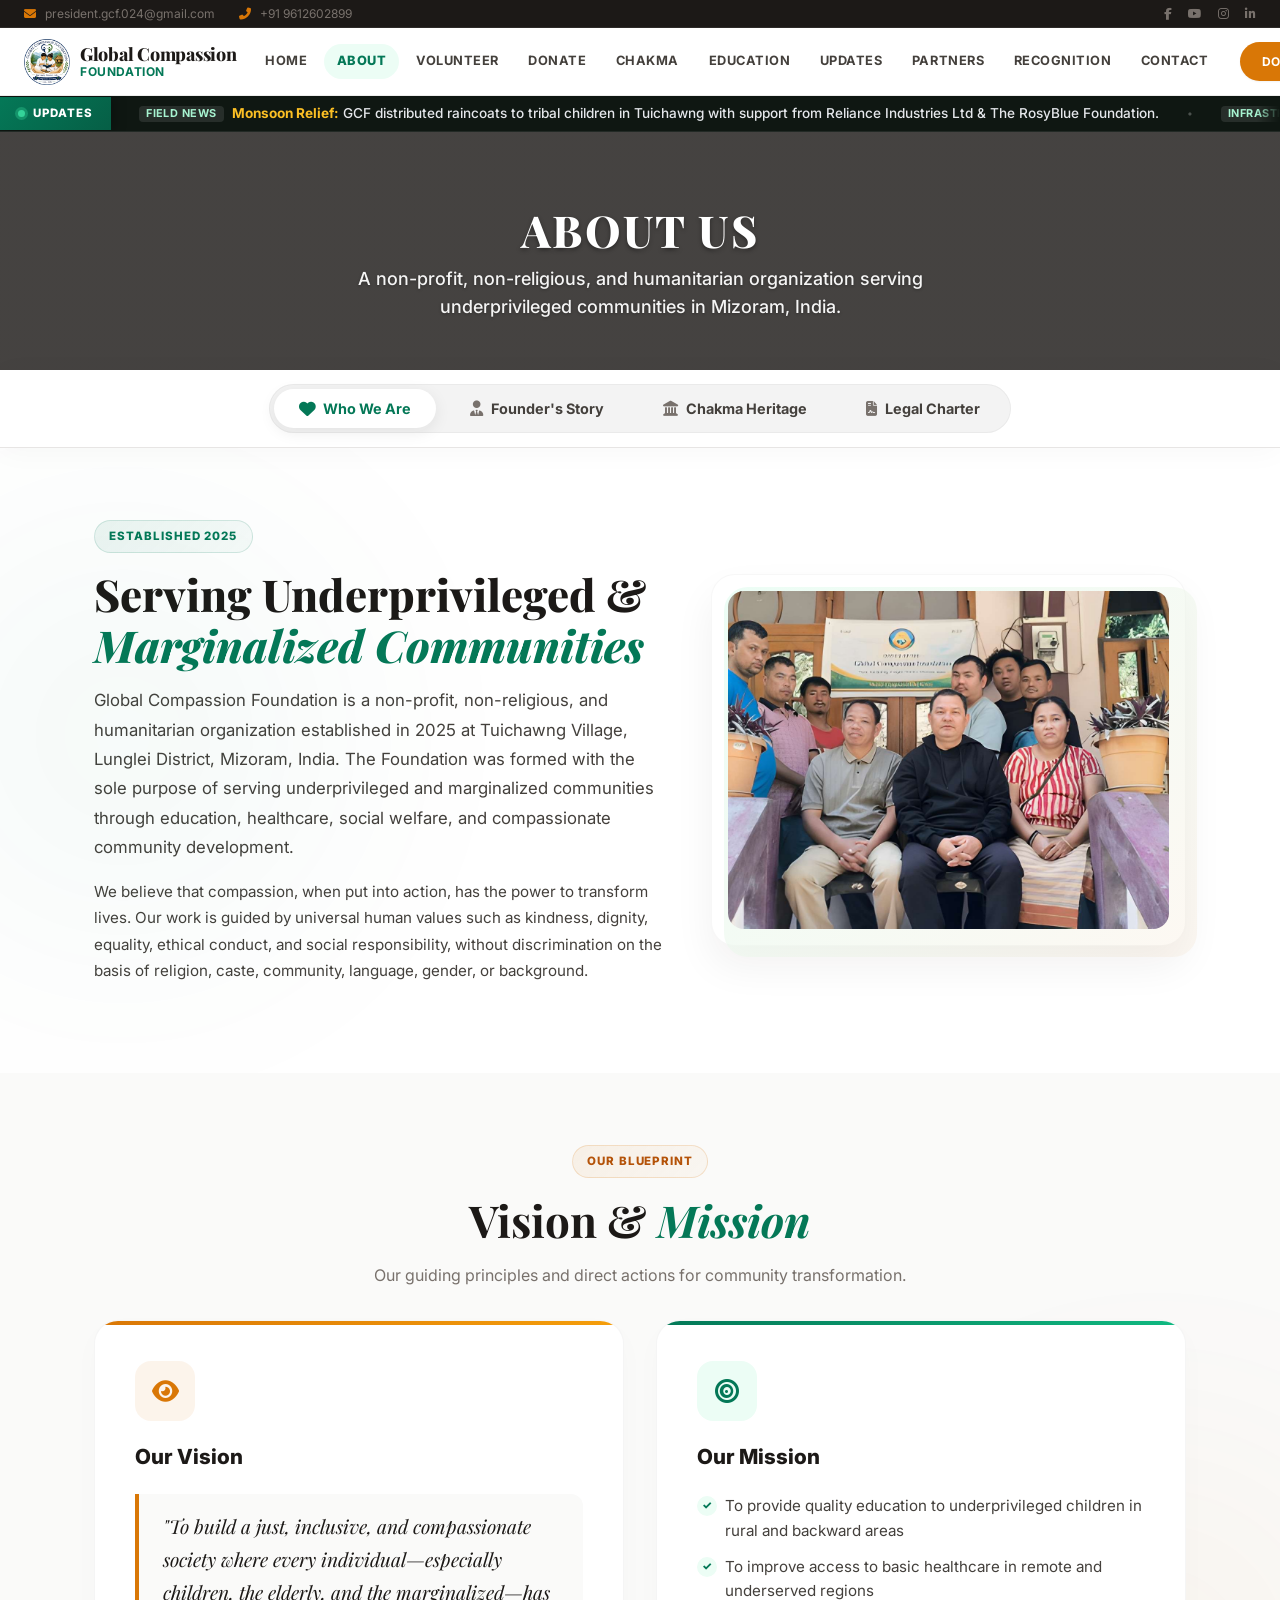
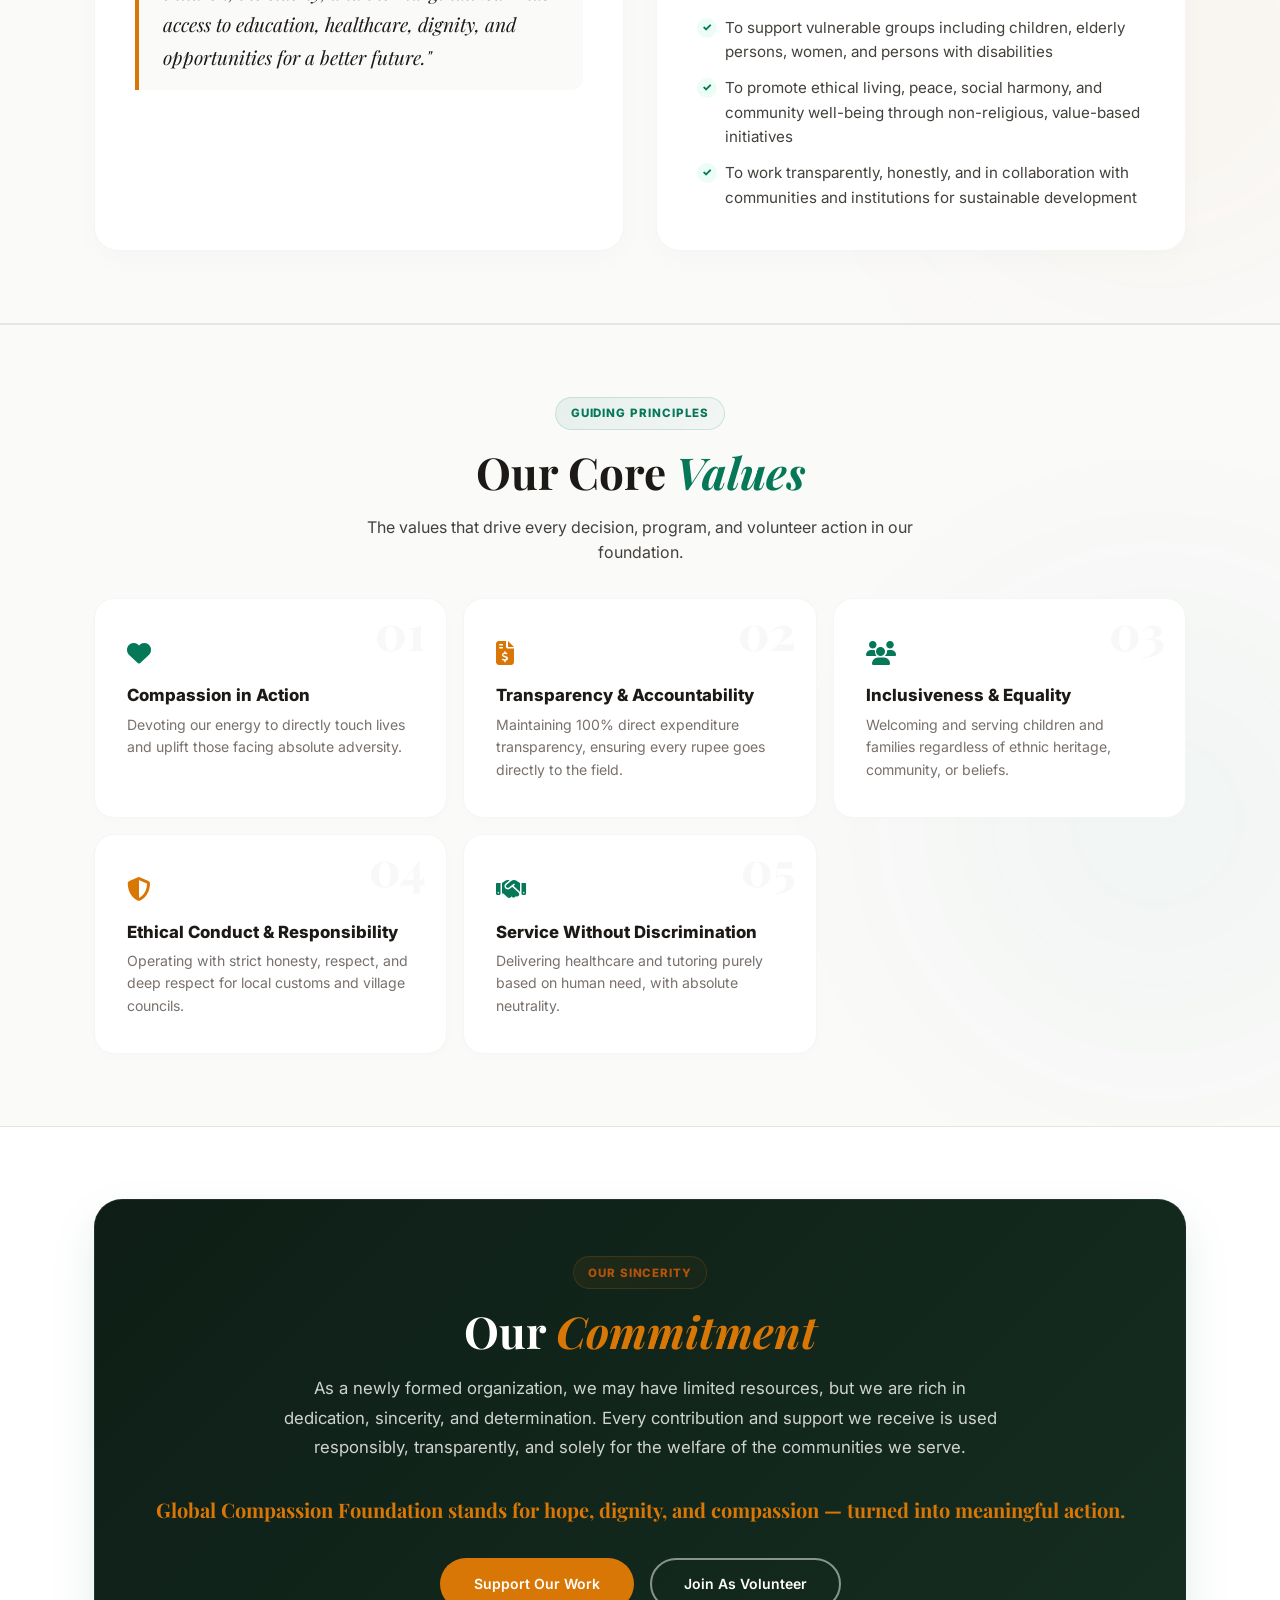
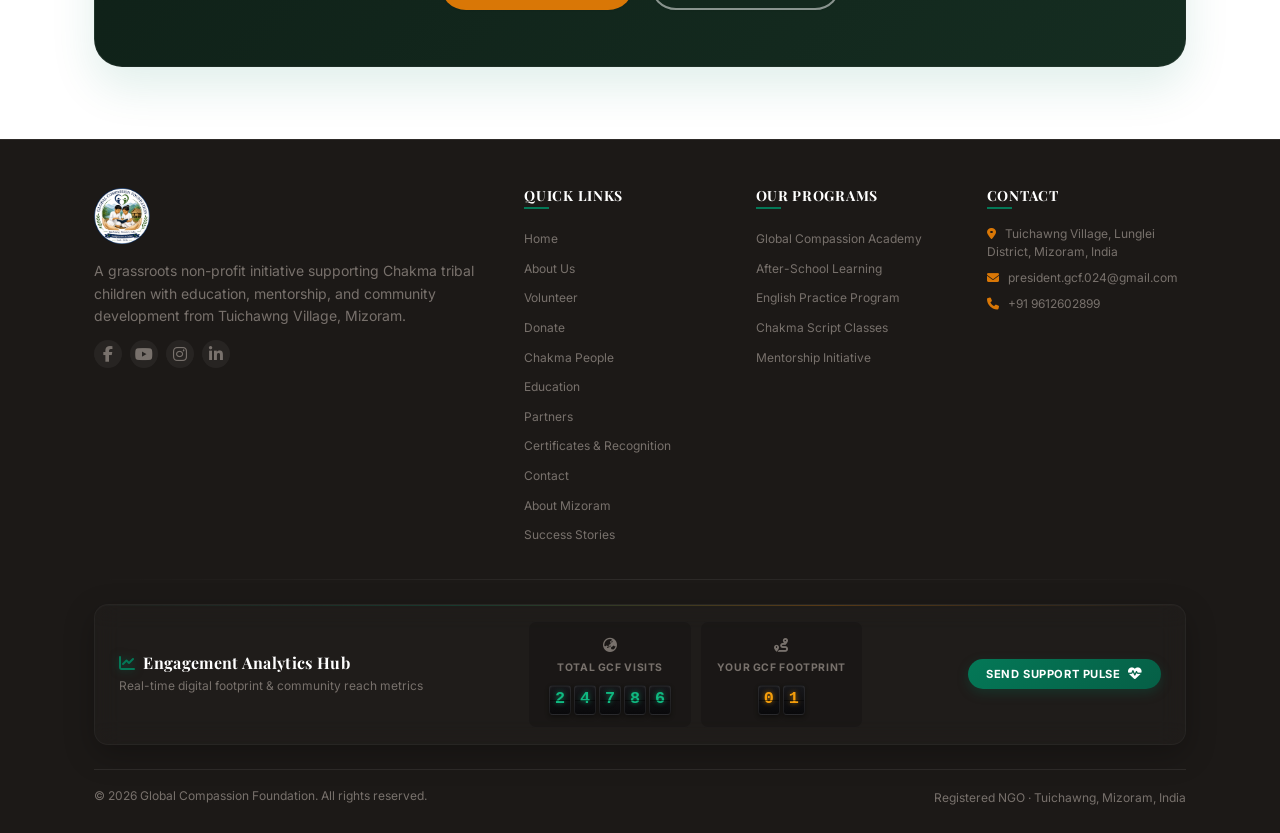
==== commit 38d75694: "feat: add interactive Certificates, Awards & Recognition page with PDF uploads and previews" ====
--- a/about.html
+++ b/about.html
@@ -1044,6 +1044,18 @@
         /* Hide the avatar image/icon placeholder as requested */
         .member-avatar {
             display: none;
+        }
+
+        .leader-photo-avatar {
+            width: 58px;
+            height: 58px;
+            border-radius: 50%;
+            object-fit: cover;
+            object-position: center top;
+            border: 2px solid var(--secondary);
+            margin-bottom: 8px;
+            box-shadow: 0 4px 10px rgba(0, 0, 0, 0.08);
+            display: block;
         }
 
         .member-info {
@@ -1262,6 +1274,7 @@
                     <li><a href="education.html" class="nav-link">Education</a></li>
                     <li><a href="index.html#latest-updates" class="nav-link">Updates</a></li>
                     <li><a href="partners.html" class="nav-link">Partners</a></li>
+                    <li><a href="certificates.html" class="nav-link">Recognition</a></li>
                     <li><a href="contact.html" class="nav-link">Contact</a></li>
                 </ul>
                 <a href="donate.html" class="btn btn-secondary"
@@ -1552,11 +1565,12 @@
                     <div class="editorial-grid reverse">
                         <div style="position: relative; max-width: 380px; margin: 0 auto;">
                             <div class="polaroid-frame">
-                                <img src="assets/images/team/founder.jpeg"
-                                    alt="Mr. Sudip Chakma - Founder of Global Compassion Foundation" loading="lazy">
+                                <img src="assets/images/hero/mailProfile.jpeg"
+                                    alt="Mr. Sudip Chakma - Founder of Global Compassion Foundation with village students"
+                                    style="object-position: center top; height: 390px;" loading="lazy">
                                 <div
                                     style="text-align: center; font-size: var(--text-xs); color: var(--text-light); font-weight: 700; text-transform: uppercase; letter-spacing: 0.06em; margin-top: 12px;">
-                                    Mr. Sudip Chakma</div>
+                                    Mr. Sudip Chakma &amp; Students</div>
                             </div>
                         </div>
 
@@ -1588,6 +1602,53 @@
                             <div
                                 style="font-family: 'Playfair Display', Georgia, serif; font-style: italic; font-size: 1.6rem; color: var(--secondary); border-bottom: 2px solid var(--brand-accent); padding-bottom: 4px; display: inline-block; font-weight: 700;">
                                 Sudip Chakma</div>
+                        </div>
+                    </div>
+                </div>
+            </section>
+
+            <!-- Section 5B: Executive Leadership - General Secretary Spotlight -->
+            <section class="section-relative" id="secretary-section"
+                style="background-color: white; border-bottom: 1px solid var(--border-light);">
+                <div class="glow-blob glow-amber" style="top: 20%; right: -8%;"></div>
+                <div class="glow-blob glow-emerald" style="bottom: 10%; left: -8%;"></div>
+                <div class="container">
+                    <div class="editorial-grid">
+                        <div style="position: relative; max-width: 380px; margin: 0 auto;">
+                            <div class="polaroid-frame">
+                                <img src="assets/images/partners/rmsGCFSectory.jpeg"
+                                    alt="Mr. Ramesh Kumar - General Secretary of Global Compassion Foundation"
+                                    style="object-position: center top; height: 390px;" loading="lazy">
+                                <div
+                                    style="text-align: center; font-size: var(--text-xs); color: var(--text-light); font-weight: 700; text-transform: uppercase; letter-spacing: 0.06em; margin-top: 12px;">
+                                    Mr. Ramesh Kumar &bull; Gen. Secretary</div>
+                            </div>
+                        </div>
+
+                        <div>
+                            <span class="badge-premium amber">Executive Leadership</span>
+                            <h2
+                                style="font-family: var(--font-heading); font-size: clamp(2rem, 4vw, 2.75rem); font-weight: 800; color: var(--primary);">
+                                Inspiring the Community Through <span>Education &amp; Awareness</span></h2>
+                            <h3 style="font-size: 1.15rem; font-weight: 700; color: var(--secondary); margin-bottom: 1rem;">
+                                Mr. Ramesh Kumar — General Secretary of GCF
+                            </h3>
+                            <p style="font-weight: 600; color: var(--primary); font-size: 1.05rem; line-height: 1.6;">
+                                Motivating villagers and children to embrace education, create better opportunities, empower future generations, and build a stronger and more compassionate community.
+                            </p>
+                            <p style="font-size: 0.95rem; color: var(--text-muted); line-height: 1.65;">
+                                As General Secretary of Global Compassion Foundation, Mr. Ramesh Kumar spearheads grassroots awareness campaigns and community counseling drives across remote villages in Mizoram. He works closely with village councils, parents, and tribal elders to break down cultural and economic barriers to schooling.
+                            </p>
+                            <p style="font-size: 0.95rem; color: var(--text-muted); line-height: 1.65;">
+                                Through patient guidance and persistent encouragement, he inspires marginalized families to recognize education as the most potent instrument for generational upliftment, dignity, and sustainable transformation.
+                            </p>
+                            <div
+                                style="font-family: var(--font-heading); font-size: 1.15rem; font-style: italic; color: var(--secondary-hover); margin: 1.5rem 0; padding-left: 1.5rem; border-left: 4px solid var(--brand-accent);">
+                                "Motivating villagers and children to embrace education, create better opportunities, empower future generations, and build a stronger and more compassionate community."
+                            </div>
+                            <div
+                                style="font-family: 'Playfair Display', Georgia, serif; font-style: italic; font-size: 1.6rem; color: var(--secondary); border-bottom: 2px solid var(--brand-accent); padding-bottom: 4px; display: inline-block; font-weight: 700;">
+                                Ramesh Kumar</div>
                         </div>
                     </div>
                 </div>
@@ -2276,13 +2337,13 @@
 
                                         <div class="moa-members-grid">
                                             <div class="moa-member-card">
-                                                <div class="member-avatar">SC</div>
+                                                <img src="assets/images/hero/mailProfile.jpeg" alt="Mr. Sudip Chakma - President" class="leader-photo-avatar">
                                                 <div class="member-info">
                                                     <h5>Sudip Chakma</h5>
-                                                    <span class="member-badge president">President</span>
+                                                    <span class="member-badge president">President &amp; Founder</span>
                                                     <div class="member-meta">
                                                         <p><i class="fas fa-map-marker-alt"></i> Tuichawng</p>
-                                                        <p><i class="fas fa-briefcase"></i> Social Worker</p>
+                                                        <p><i class="fas fa-briefcase"></i> Primary Teacher &amp; Social Worker</p>
                                                     </div>
                                                 </div>
                                             </div>
@@ -2298,14 +2359,14 @@
                                                 </div>
                                             </div>
                                             <div class="moa-member-card">
-                                                <div class="member-avatar">RK</div>
+                                                <img src="assets/images/partners/rmsGCFSectory.jpeg" alt="Mr. Ramesh Kumar Chakma - General Secretary" class="leader-photo-avatar">
                                                 <div class="member-info">
-                                                    <h5>Rakesh Kumar Chakma</h5>
+                                                    <h5>Ramesh Kumar Chakma</h5>
                                                     <span class="member-badge general-secretary">General
                                                         Secretary</span>
                                                     <div class="member-meta">
                                                         <p><i class="fas fa-map-marker-alt"></i> Tuichawng</p>
-                                                        <p><i class="fas fa-briefcase"></i> Social Worker</p>
+                                                        <p><i class="fas fa-briefcase"></i> Social Worker &amp; Community Mobilizer</p>
                                                     </div>
                                                 </div>
                                             </div>
@@ -2628,6 +2689,7 @@
                         <li><a href="chakma.html">Chakma People</a></li>
                         <li><a href="education.html">Education</a></li>
                         <li><a href="partners.html">Partners</a></li>
+                        <li><a href="certificates.html">Certificates &amp; Recognition</a></li>
                         <li><a href="contact.html">Contact</a></li>
                         <li><a href="mizoram.html">About Mizoram</a></li>
                         <li><a href="story.html">Success Stories</a></li>
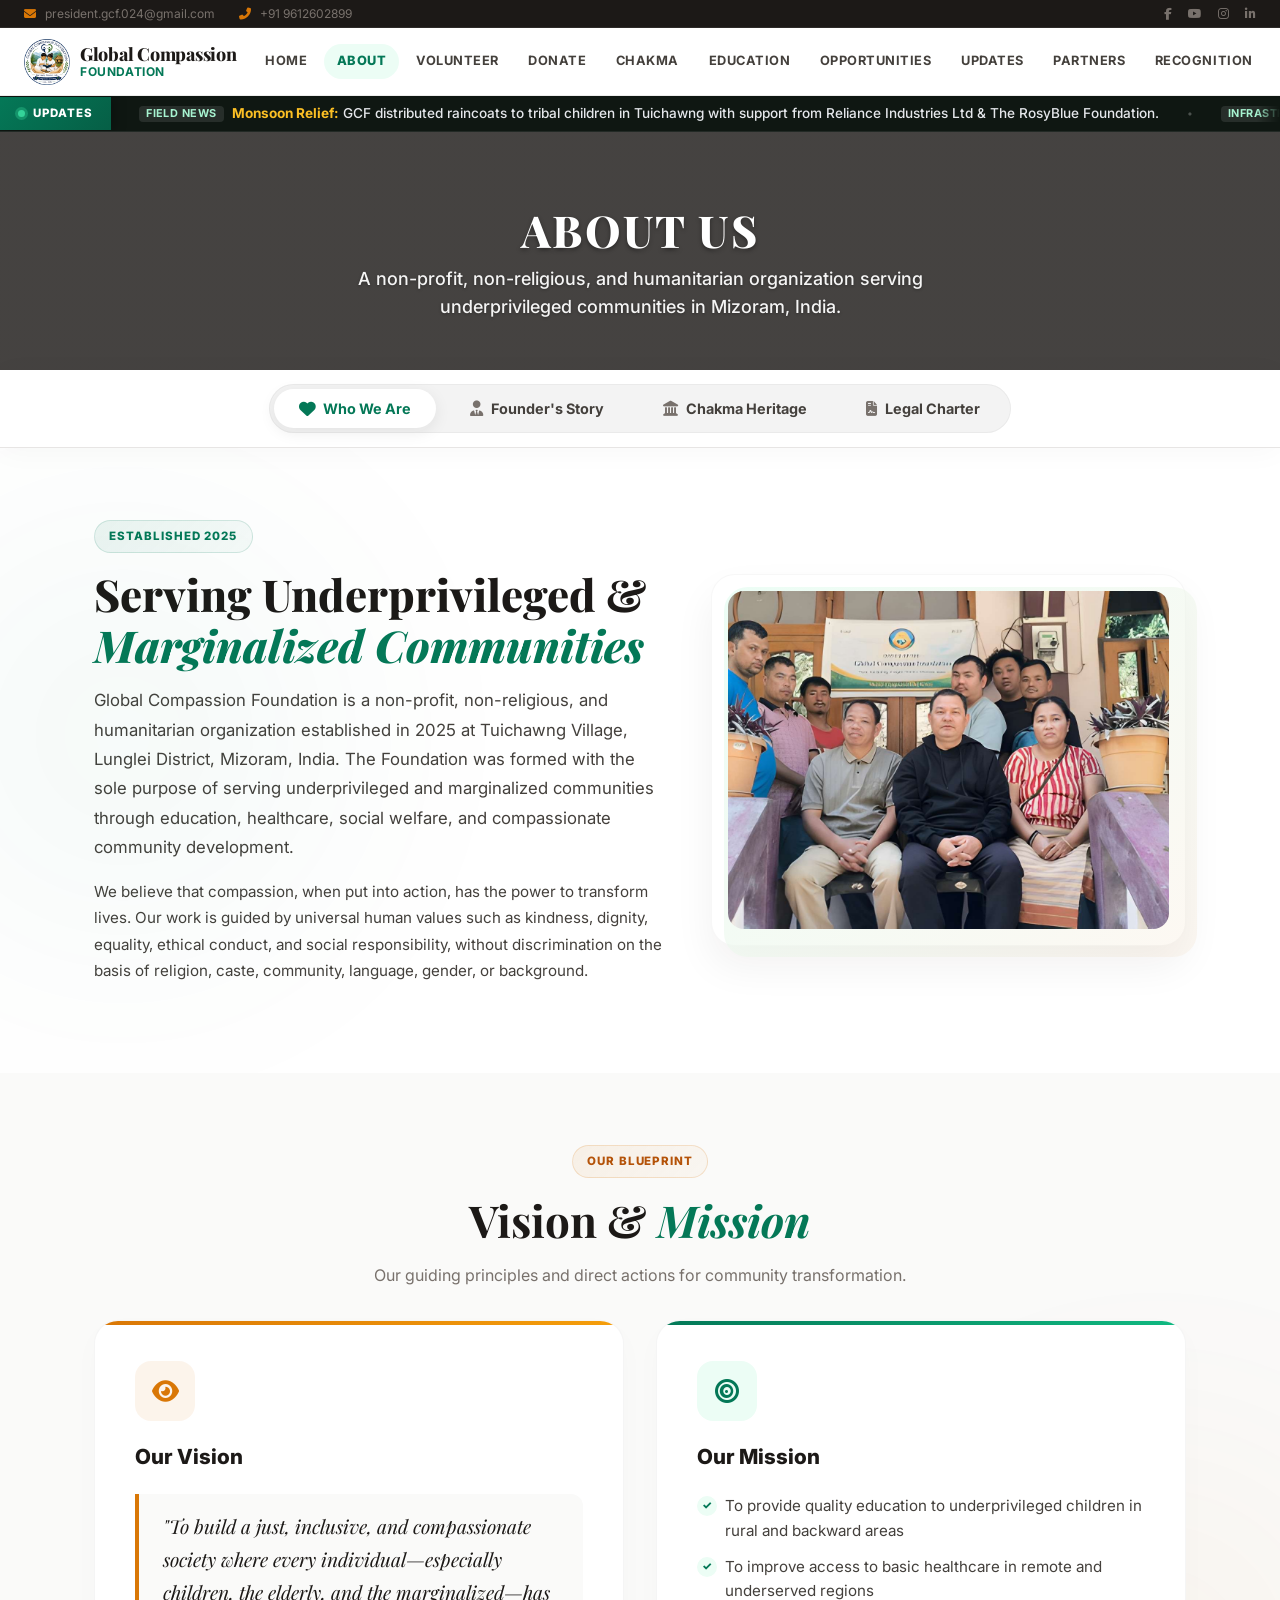
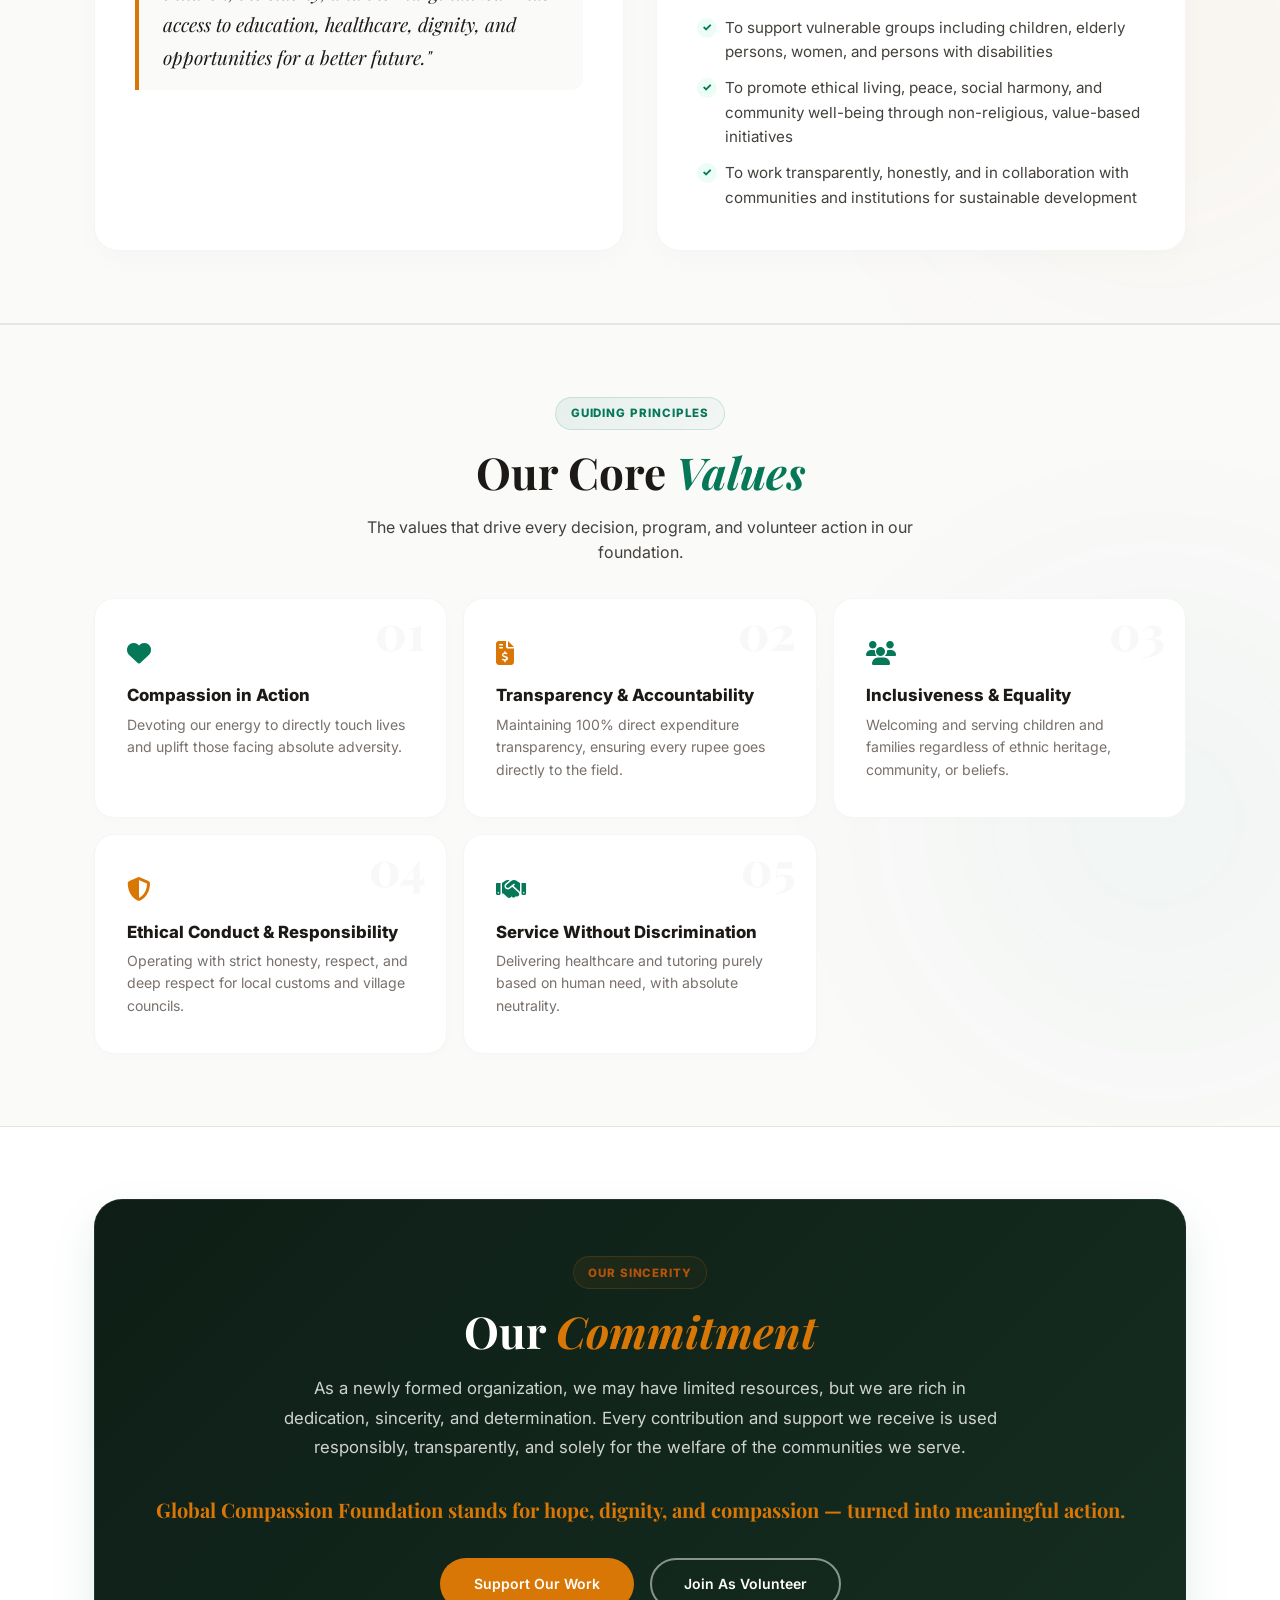
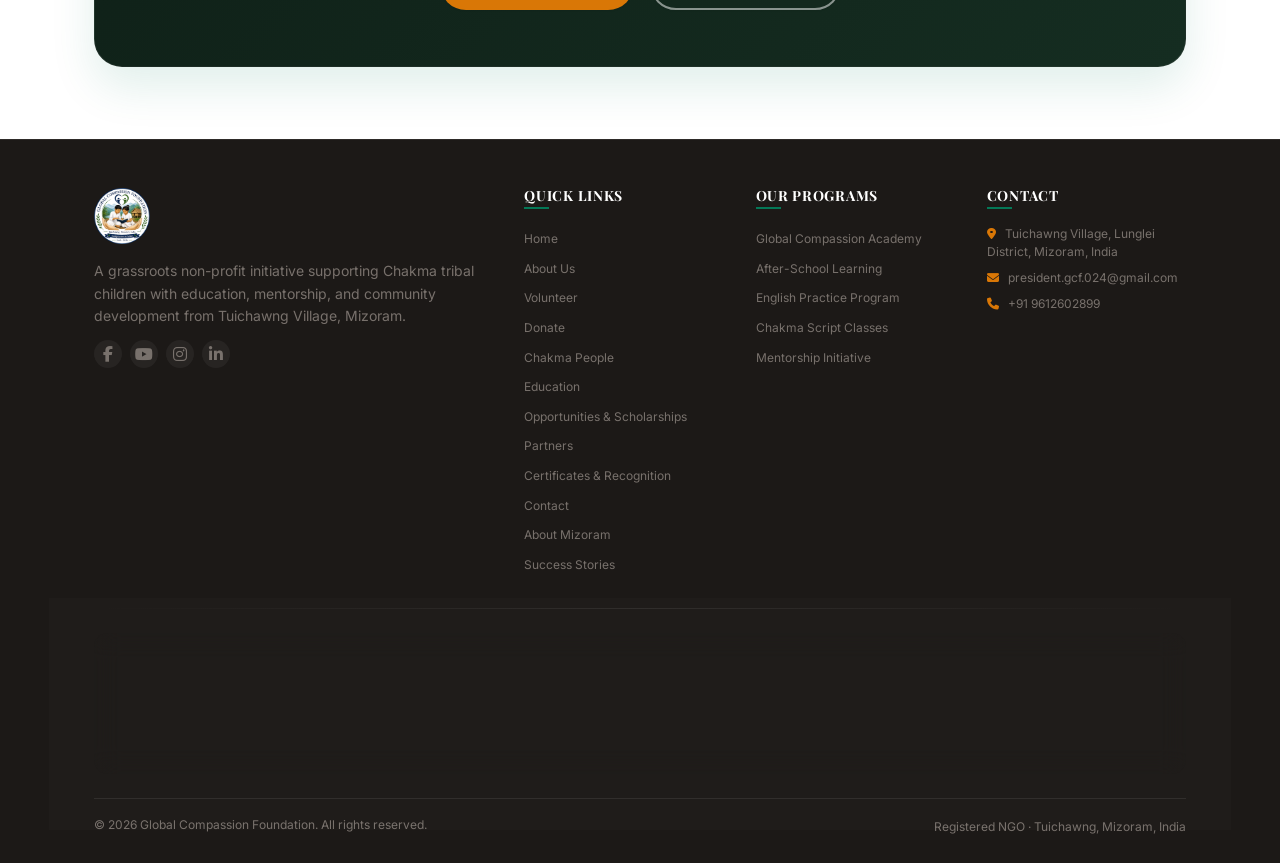
==== commit 89410961: "Add interactive Opportunities & Scholarships page and site-wide navigation links" ====
--- a/about.html
+++ b/about.html
@@ -15,23 +15,30 @@
     <meta name="keywords"
         content="GCF mission, about Global Compassion Foundation, Sudip Chakma Mizoram, charity values, NGO about us, Tuichawng community, indigenous support India">
     <meta name="robots" content="index, follow">
-    <link rel="canonical" href="https://globalcompassionfoundation.org/about.html">
+    <link rel="canonical" href="https://gcf-global.org/about.html">
 
     <!-- Open Graph / Facebook -->
     <meta property="og:type" content="website">
-    <meta property="og:url" content="https://globalcompassionfoundation.org/about.html">
+    <meta property="og:url" content="https://gcf-global.org/about.html">
     <meta property="og:title" content="About Us | Global Compassion Foundation">
     <meta property="og:description"
         content="Discover the mission, vision, values, and work of Global Compassion Foundation in Tuichawng, Mizoram, India. Led by founder Mr. Sudip Chakma to serve marginalized rural communities.">
-    <meta property="og:image" content="https://globalcompassionfoundation.org/assets/images/hero/logo.png">
+        <meta property="og:site_name" content="Global Compassion Foundation">
+    <meta property="og:image" content="https://gcf-global.org/assets/images/hero/og_share.jpg">
+    <meta property="og:image:secure_url" content="https://gcf-global.org/assets/images/hero/og_share.jpg">
+    <meta property="og:image:type" content="image/jpeg">
+    <meta property="og:image:width" content="1200">
+    <meta property="og:image:height" content="630">
+    <meta property="og:image:alt" content="Global Compassion Foundation - Mizoram">
 
     <!-- Twitter -->
     <meta property="twitter:card" content="summary_large_image">
-    <meta property="twitter:url" content="https://globalcompassionfoundation.org/about.html">
+    <meta property="twitter:url" content="https://gcf-global.org/about.html">
     <meta property="twitter:title" content="About Us | Global Compassion Foundation">
     <meta property="twitter:description"
         content="Discover the mission, vision, values, and work of Global Compassion Foundation in Tuichawng, Mizoram, India. Led by founder Mr. Sudip Chakma to serve marginalized rural communities.">
-    <meta property="twitter:image" content="https://globalcompassionfoundation.org/assets/images/hero/logo.png">
+    <meta property="twitter:image" content="https://gcf-global.org/assets/images/hero/og_share.jpg">
+    <link rel="image_src" href="https://gcf-global.org/assets/images/hero/og_share.jpg">
 
     <!-- Resource Hints -->
     <link rel="preconnect" href="https://cdnjs.cloudflare.com">
@@ -1195,21 +1202,21 @@
               "@type": "ListItem",
               "position": 1,
               "name": "Home",
-              "item": "https://globalcompassionfoundation.org/index.html"
+              "item": "https://gcf-global.org/index.html"
             },
             {
               "@type": "ListItem",
               "position": 2,
               "name": "About Us",
-              "item": "https://globalcompassionfoundation.org/about.html"
+              "item": "https://gcf-global.org/about.html"
             }
           ]
         },
         {
           "@context": "https://schema.org",
           "@type": "AboutPage",
-          "url": "https://globalcompassionfoundation.org/about.html",
-          "mainEntityOfPage": "https://globalcompassionfoundation.org/about.html",
+          "url": "https://gcf-global.org/about.html",
+          "mainEntityOfPage": "https://gcf-global.org/about.html",
           "name": "About Us",
           "headline": "About Us | Global Compassion Foundation",
           "description": "Learn about the mission, vision, values, and the executive board of Global Compassion Foundation.",
@@ -1218,7 +1225,7 @@
             "name": "Global Compassion Foundation",
             "logo": {
               "@type": "ImageObject",
-              "url": "https://globalcompassionfoundation.org/assets/images/hero/logo.png"
+              "url": "https://gcf-global.org/assets/images/hero/logo.png"
             }
           }
         }
@@ -1272,6 +1279,7 @@
                     <li><a href="donate.html" class="nav-link">Donate</a></li>
                     <li><a href="chakma.html" class="nav-link">Chakma</a></li>
                     <li><a href="education.html" class="nav-link">Education</a></li>
+                    <li><a href="opportunities.html" class="nav-link">Opportunities</a></li>
                     <li><a href="index.html#latest-updates" class="nav-link">Updates</a></li>
                     <li><a href="partners.html" class="nav-link">Partners</a></li>
                     <li><a href="certificates.html" class="nav-link">Recognition</a></li>
@@ -2688,6 +2696,7 @@
                         <li><a href="donate.html">Donate</a></li>
                         <li><a href="chakma.html">Chakma People</a></li>
                         <li><a href="education.html">Education</a></li>
+                        <li><a href="opportunities.html">Opportunities &amp; Scholarships</a></li>
                         <li><a href="partners.html">Partners</a></li>
                         <li><a href="certificates.html">Certificates &amp; Recognition</a></li>
                         <li><a href="contact.html">Contact</a></li>
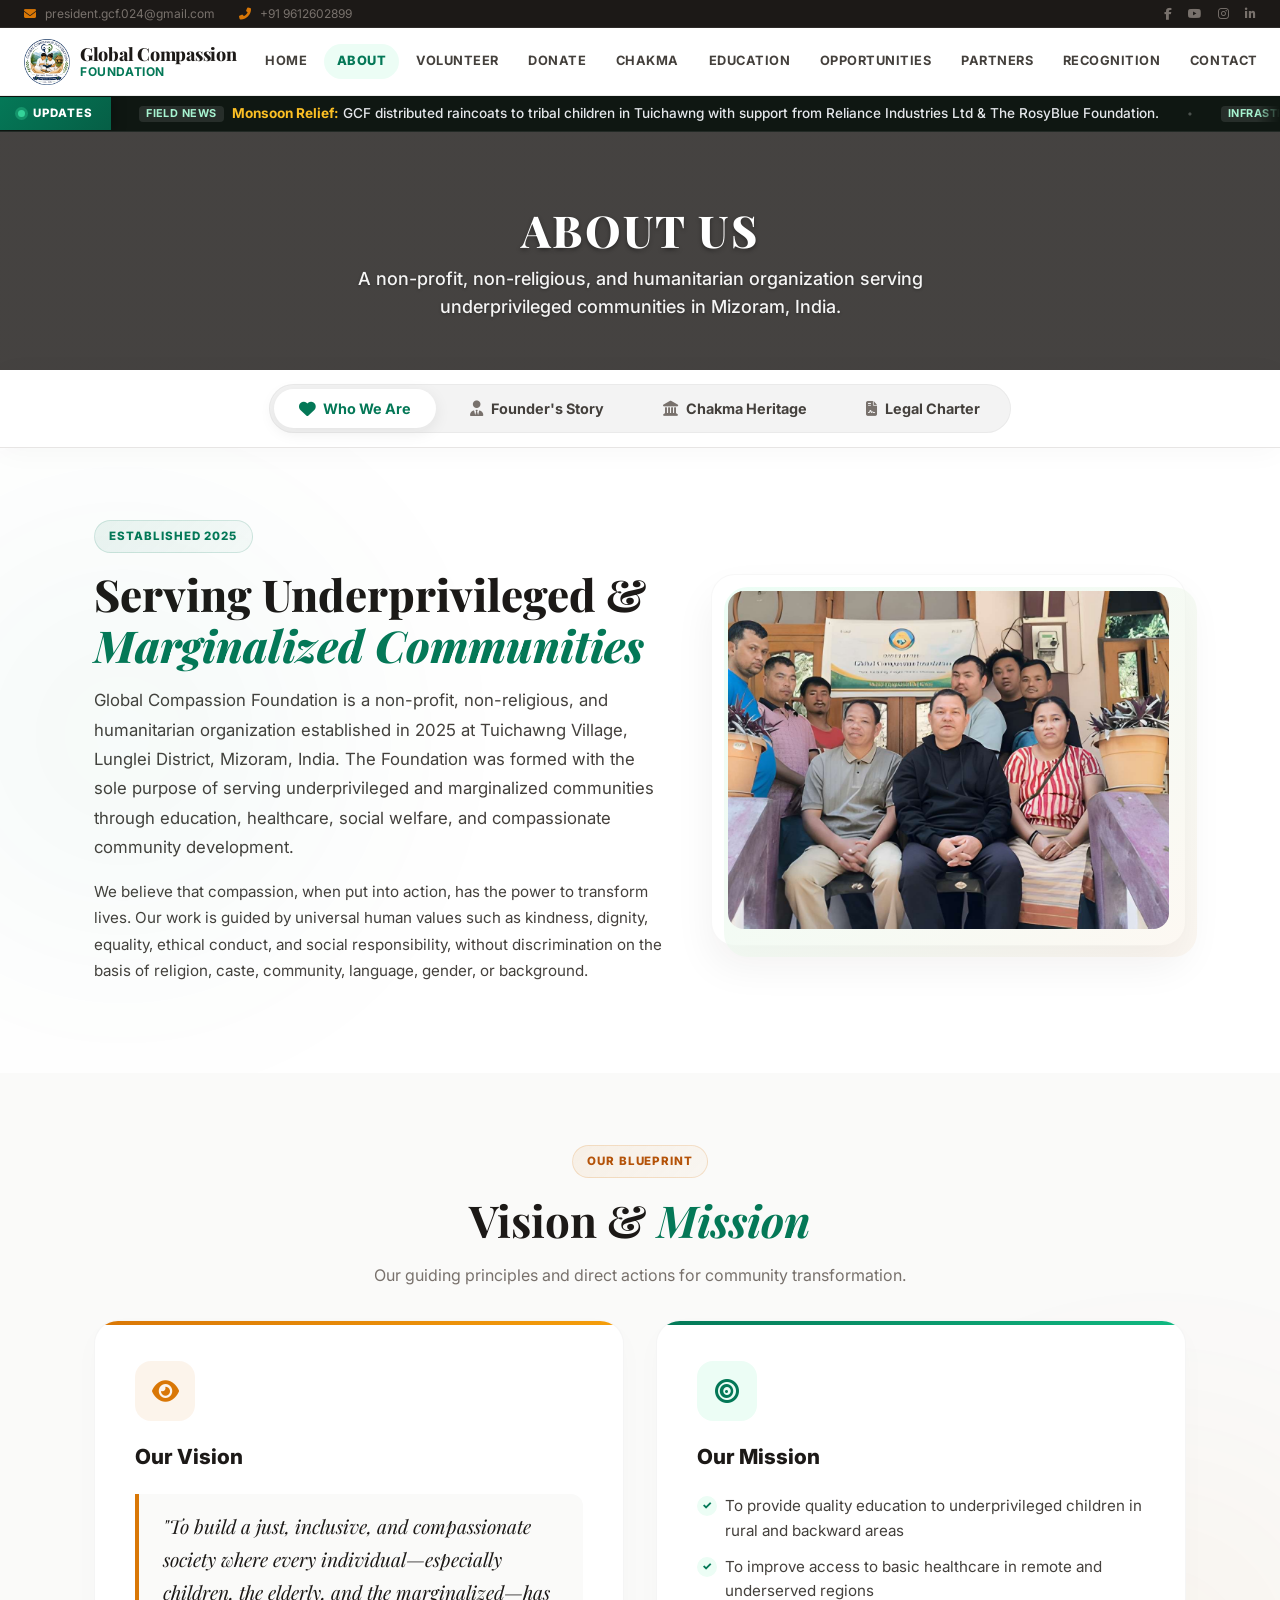
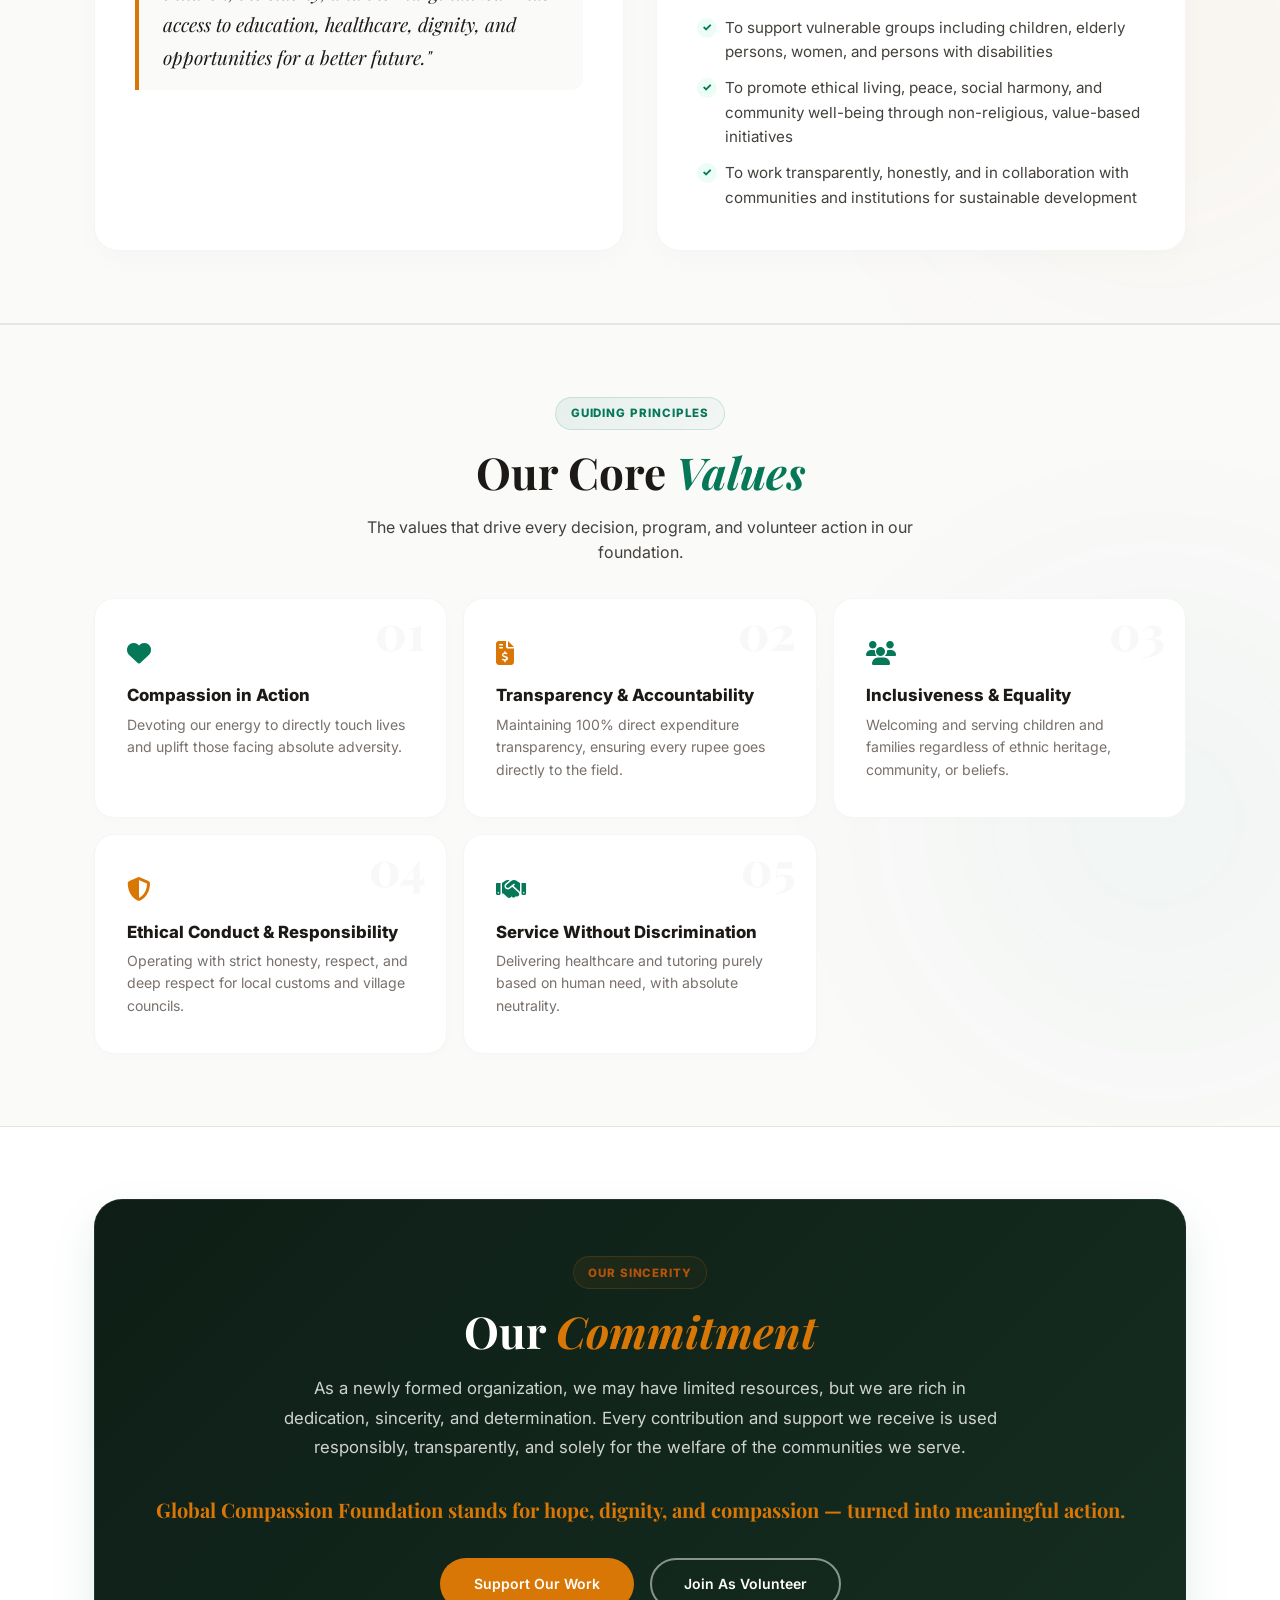
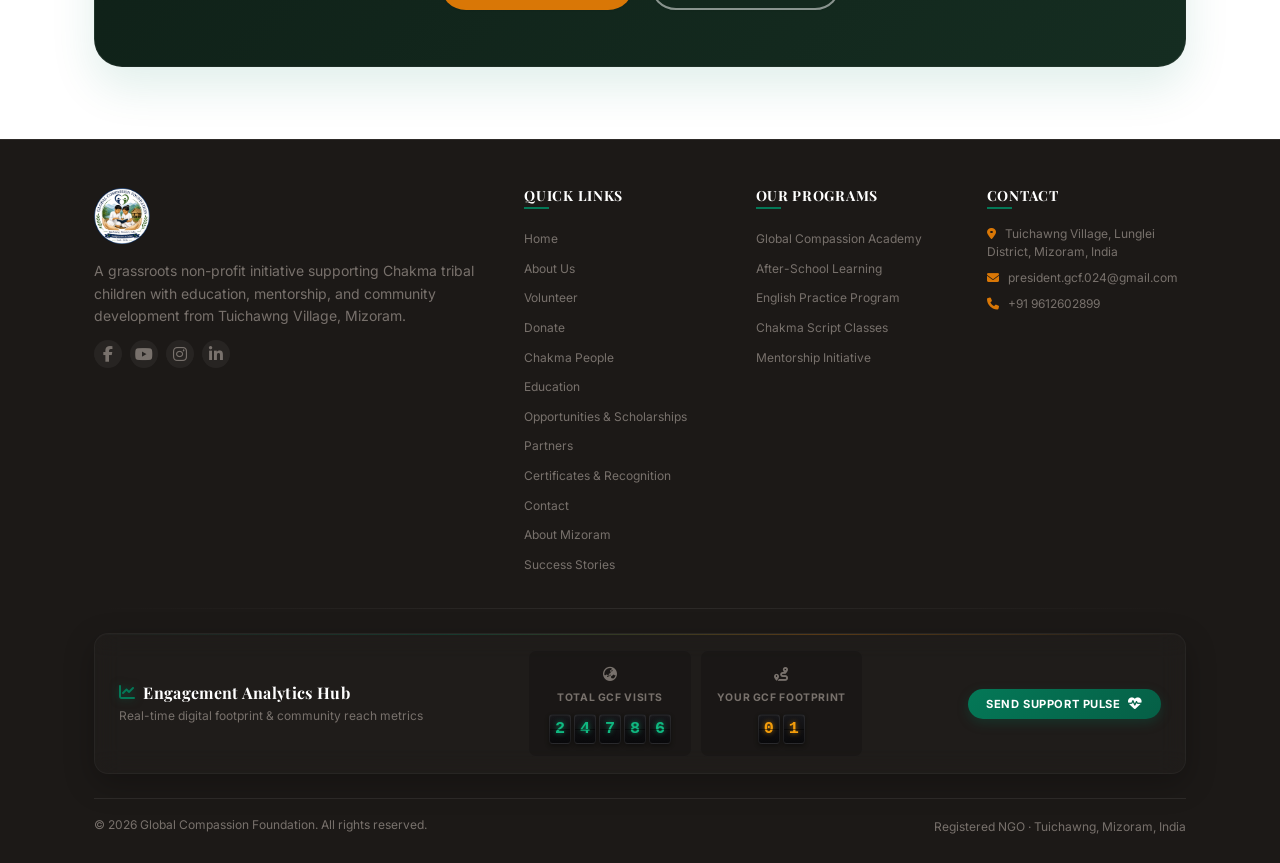
==== commit 67a94b84: "fix(nav): remove Updates link from top navigation bar across all pages" ====
--- a/about.html
+++ b/about.html
@@ -1280,7 +1280,6 @@
                     <li><a href="chakma.html" class="nav-link">Chakma</a></li>
                     <li><a href="education.html" class="nav-link">Education</a></li>
                     <li><a href="opportunities.html" class="nav-link">Opportunities</a></li>
-                    <li><a href="index.html#latest-updates" class="nav-link">Updates</a></li>
                     <li><a href="partners.html" class="nav-link">Partners</a></li>
                     <li><a href="certificates.html" class="nav-link">Recognition</a></li>
                     <li><a href="contact.html" class="nav-link">Contact</a></li>
